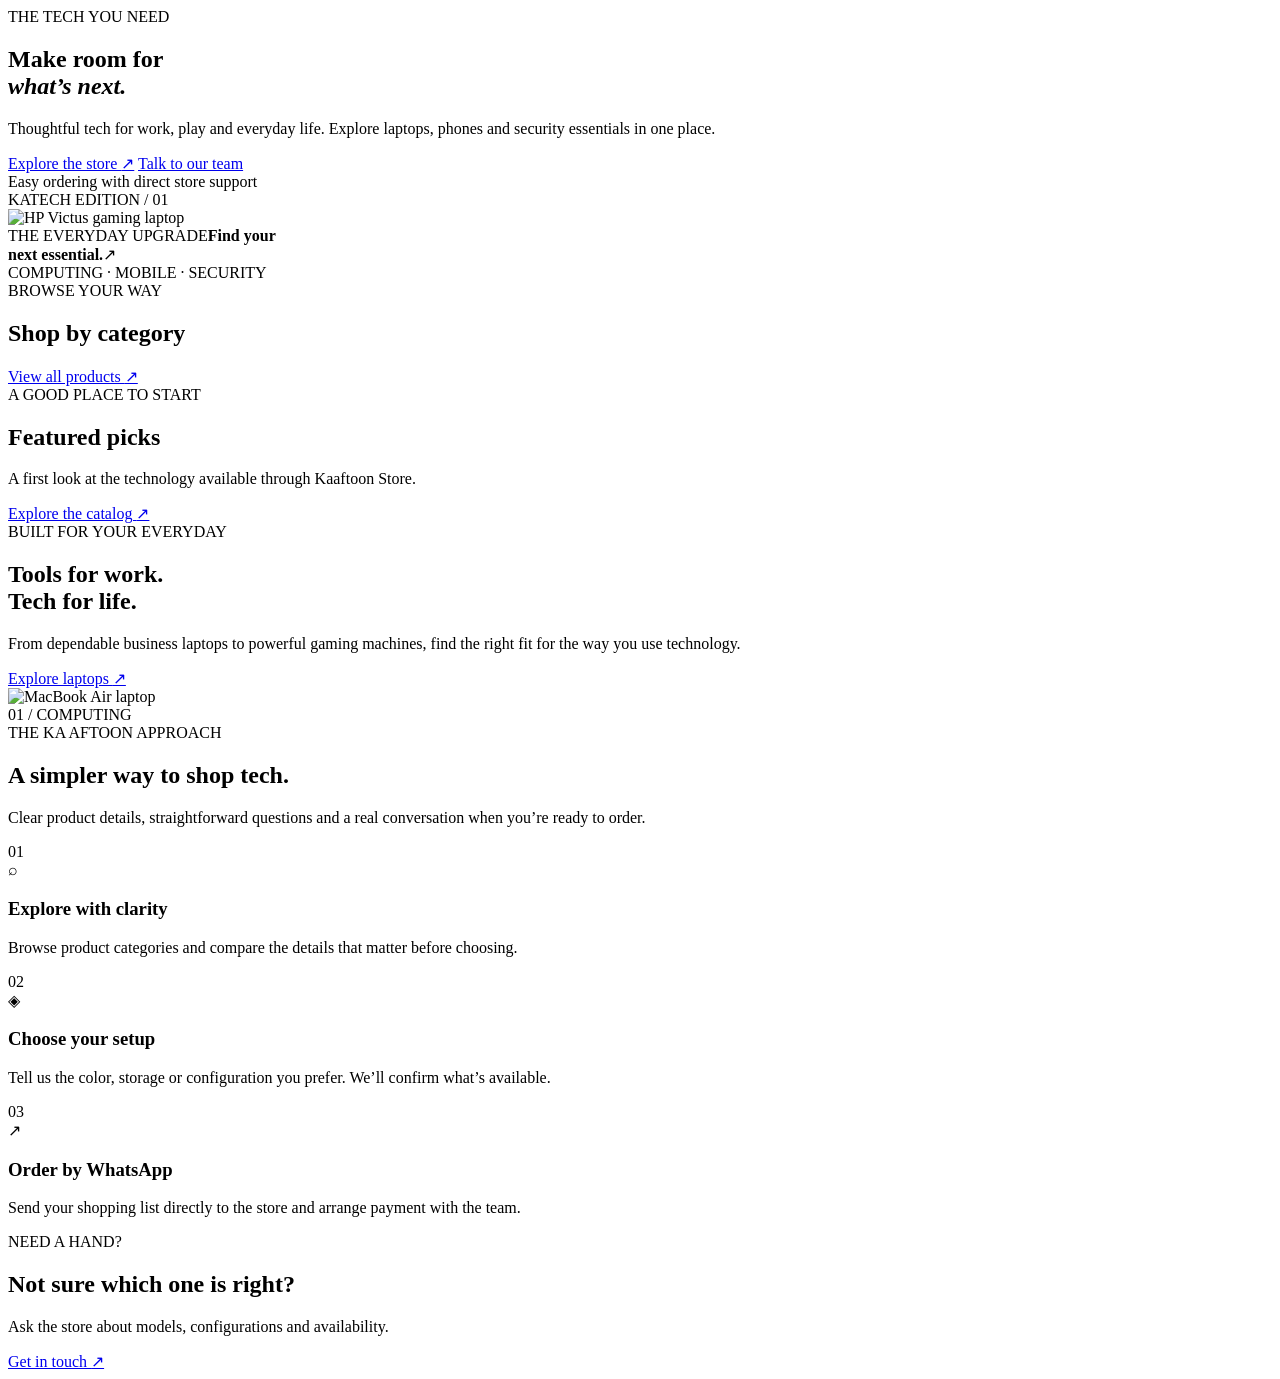
==== index.html @ 33104681 "Build Kaaftoon Store storefront" ====
<!doctype html>
<html lang="en">
<head>
  <meta charset="utf-8">
  <meta name="viewport" content="width=device-width, initial-scale=1">
  <title>Kaaftoon Store | Electronics, Laptops & Smartphones</title>
  <meta name="description" content="Explore laptops, smartphones and security cameras at Kaaftoon Store. Browse products and send your order directly through WhatsApp.">
  <meta name="theme-color" content="#C2185B">
  <link rel="icon" href="assets/logo/favicon.svg" type="image/svg+xml">
  <link rel="preconnect" href="https://fonts.googleapis.com">
  <link rel="preconnect" href="https://fonts.gstatic.com" crossorigin>
  <link href="https://fonts.googleapis.com/css2?family=DM+Sans:wght@400;500;600;700&family=Manrope:wght@500;600;700;800&display=swap" rel="stylesheet">
  <link rel="stylesheet" href="css/styles.css">
  <link rel="stylesheet" href="css/responsive.css">
</head>
<body data-page="home">
  <div id="site-header"></div>
  <main>
    <section class="hero wrap">
      <div class="hero-copy">
        <span class="eyebrow"><span class="eyebrow-line"></span> THE TECH YOU NEED</span>
        <h1>Make room for<br><em>what’s next.</em></h1>
        <p>Thoughtful tech for work, play and everyday life. Explore laptops, phones and security essentials in one place.</p>
        <div class="hero-actions">
          <a class="btn btn-primary" href="shop.html">Explore the store <span class="btn-arrow">↗</span></a>
          <a class="btn btn-quiet" href="about.html#contact">Talk to our team</a>
        </div>
        <div class="hero-assurance"><span class="assurance-dot"></span> Easy ordering with direct store support</div>
      </div>
      <div class="hero-art">
        <div class="hero-art-label"><span>KA</span><span>TECH EDITION / 01</span></div>
        <div class="hero-image-frame">
          <img src="https://media.gadgetbytenepal.com/2023/07/HP-Victus-15-2023.jpg" alt="HP Victus gaming laptop" fetchpriority="high">
        </div>
        <div class="hero-float-card"><span class="float-card-kicker">THE EVERYDAY UPGRADE</span><strong>Find your<br>next essential.</strong><span class="float-card-arrow">↗</span></div>
        <div class="hero-vertical">COMPUTING · MOBILE · SECURITY</div>
      </div>
    </section>

    <section class="category-section section-space">
      <div class="wrap">
        <div class="section-heading">
          <div><span class="eyebrow">BROWSE YOUR WAY</span><h2>Shop by category</h2></div>
          <a class="text-link" href="shop.html">View all products <span>↗</span></a>
        </div>
        <div class="category-grid" id="home-categories"></div>
      </div>
    </section>

    <section class="featured-section section-space">
      <div class="wrap">
        <div class="section-heading">
          <div><span class="eyebrow">A GOOD PLACE TO START</span><h2>Featured picks</h2><p class="section-intro">A first look at the technology available through Kaaftoon Store.</p></div>
          <a class="text-link" href="shop.html">Explore the catalog <span>↗</span></a>
        </div>
        <div class="product-grid" id="featured-products"></div>
      </div>
    </section>

    <section class="editorial-banner wrap">
      <div class="editorial-copy"><span class="eyebrow eyebrow-light">BUILT FOR YOUR EVERYDAY</span><h2>Tools for work.<br>Tech for life.</h2><p>From dependable business laptops to powerful gaming machines, find the right fit for the way you use technology.</p><a class="btn btn-light" href="shop.html?category=Laptops">Explore laptops <span>↗</span></a></div>
      <div class="editorial-image"><img src="https://cdn.cs.1worldsync.com/e2/25/e225c93e-fde5-4671-9f9e-1f6cb28ae846.jpg" alt="MacBook Air laptop" loading="lazy"></div>
      <div class="editorial-index">01 / COMPUTING</div>
    </section>

    <section class="why-section section-space">
      <div class="wrap">
        <div class="section-heading centered-heading"><div><span class="eyebrow">THE KA AFTOON APPROACH</span><h2>A simpler way to shop tech.</h2><p class="section-intro">Clear product details, straightforward questions and a real conversation when you’re ready to order.</p></div></div>
        <div class="benefit-grid">
          <article class="benefit-card"><span class="benefit-number">01</span><div class="benefit-icon">⌕</div><h3>Explore with clarity</h3><p>Browse product categories and compare the details that matter before choosing.</p></article>
          <article class="benefit-card"><span class="benefit-number">02</span><div class="benefit-icon">◈</div><h3>Choose your setup</h3><p>Tell us the color, storage or configuration you prefer. We’ll confirm what’s available.</p></article>
          <article class="benefit-card"><span class="benefit-number">03</span><div class="benefit-icon">↗</div><h3>Order by WhatsApp</h3><p>Send your shopping list directly to the store and arrange payment with the team.</p></article>
        </div>
      </div>
    </section>

    <section class="contact-strip wrap">
      <div><span class="eyebrow eyebrow-light">NEED A HAND?</span><h2>Not sure which one is right?</h2><p>Ask the store about models, configurations and availability.</p></div>
      <a class="btn btn-light" href="about.html#contact">Get in touch <span>↗</span></a>
    </section>
  </main>
  <div id="site-footer"></div>
  <script src="js/config.js"></script><script src="js/products.js"></script><script src="js/app.js"></script><script src="js/home.js"></script>
</body>
</html>
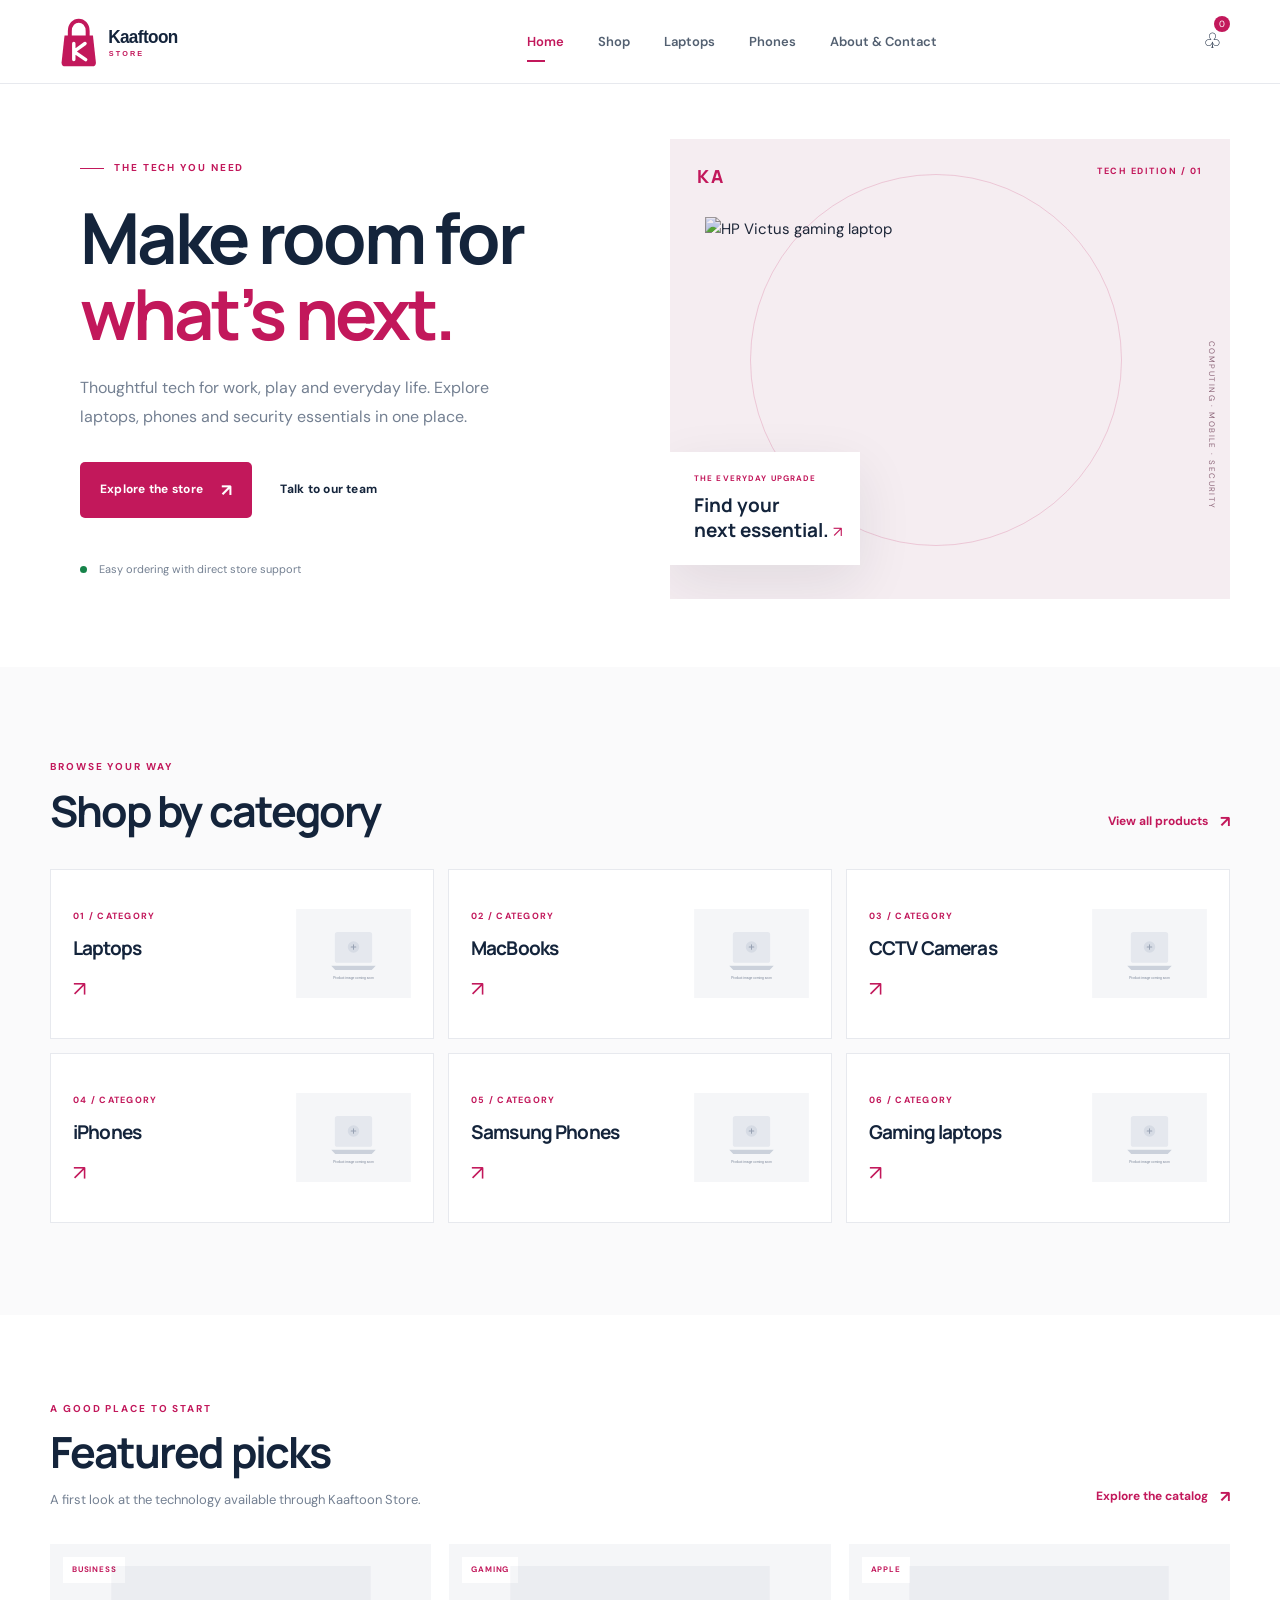
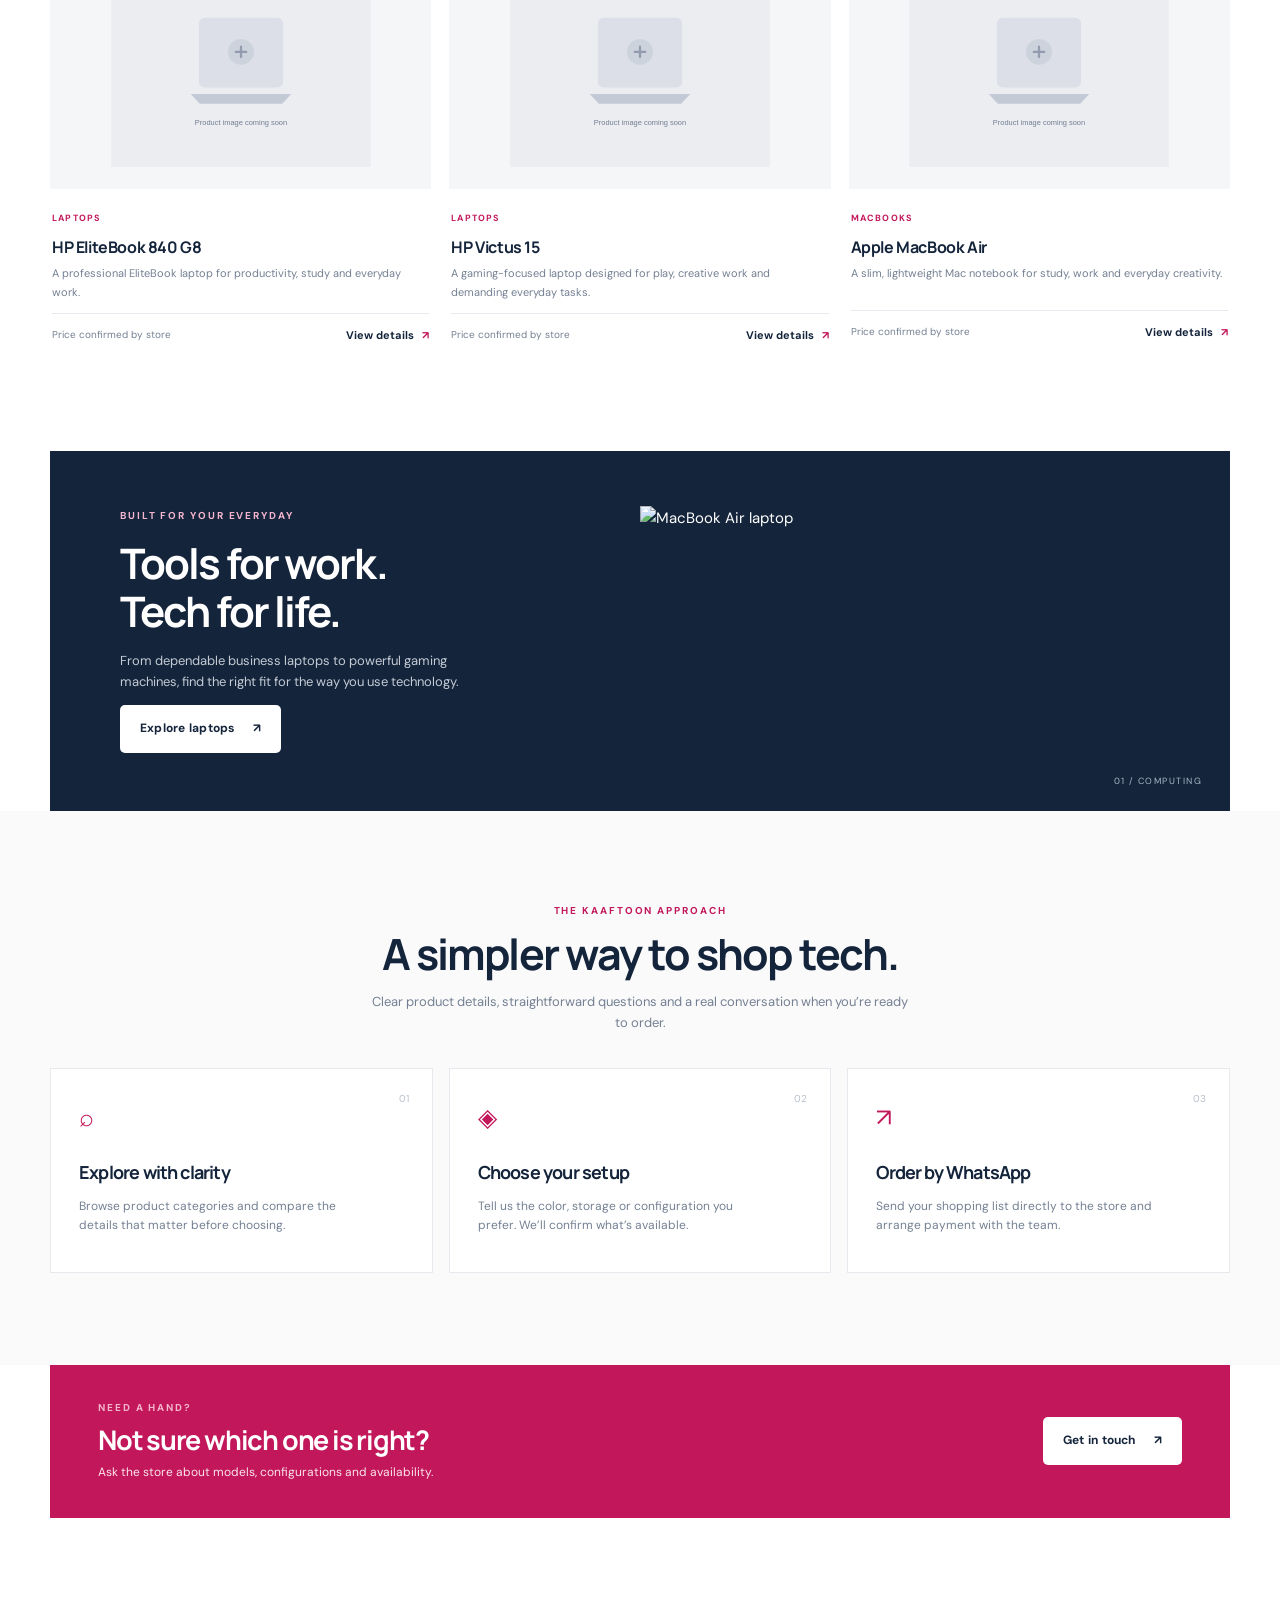
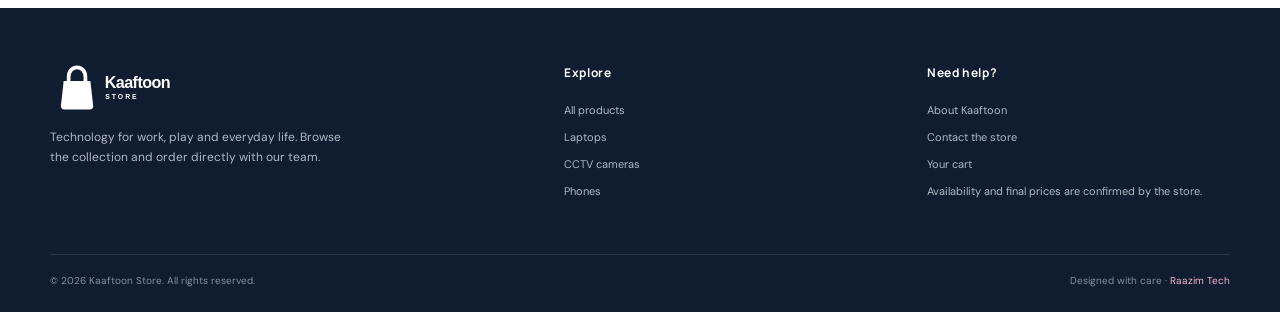
==== commit 72c874ca: "Strengthen Kaaftoon homepage SEO and store structured data" ====
--- a/index.html
+++ b/index.html
@@ -4,7 +4,19 @@
   <meta charset="utf-8">
   <meta name="viewport" content="width=device-width, initial-scale=1">
   <title>Kaaftoon Store | Electronics, Laptops & Smartphones</title>
-  <meta name="description" content="Explore laptops, smartphones and security cameras at Kaaftoon Store. Browse products and send your order directly through WhatsApp.">
+  <meta name="description" content="Shop laptops, HP EliteBook and Victus, Apple MacBooks, iPhones, Samsung Galaxy phones and CCTV security cameras at Kaaftoon Store. Browse products and order directly on WhatsApp.">
+  <meta name="robots" content="index,follow,max-image-preview:large,max-snippet:-1,max-video-preview:-1">
+  <link rel="canonical" href="https://raazimtech.github.io/kaaftoon-store/">
+  <meta property="og:type" content="website">
+  <meta property="og:site_name" content="Kaaftoon Store">
+  <meta property="og:title" content="Kaaftoon Store | Laptops, Phones & CCTV in Somaliland">
+  <meta property="og:description" content="Explore laptops, MacBooks, iPhones, Samsung Galaxy phones and CCTV security cameras. Order directly with Kaaftoon Store on WhatsApp.">
+  <meta property="og:url" content="https://raazimtech.github.io/kaaftoon-store/">
+  <meta property="og:image" content="https://raazimtech.github.io/kaaftoon-store/assets/logo/kaaftoon-logo.svg">
+  <meta name="twitter:card" content="summary">
+  <meta name="twitter:title" content="Kaaftoon Store | Laptops, Phones & CCTV">
+  <meta name="twitter:description" content="Shop computing, mobile and security products at Kaaftoon Store.">
+  <link rel="manifest" href="site.webmanifest">
   <meta name="theme-color" content="#C2185B">
   <link rel="icon" href="assets/logo/favicon.svg" type="image/svg+xml">
   <link rel="preconnect" href="https://fonts.googleapis.com">
@@ -13,6 +25,8 @@
   <link rel="stylesheet" href="css/styles.css">
   <link rel="stylesheet" href="css/responsive.css">
 </head>
+<script type="application/ld+json">
+  {"@context":"https://schema.org","@type":"ElectronicsStore","name":"Kaaftoon Store","url":"https://raazimtech.github.io/kaaftoon-store/","logo":"https://raazimtech.github.io/kaaftoon-store/assets/logo/kaaftoon-logo.svg","image":"https://raazimtech.github.io/kaaftoon-store/assets/logo/kaaftoon-logo.svg","description":"Electronics retailer offering laptops, MacBooks, smartphones and CCTV security cameras, with direct WhatsApp ordering.","telephone":"+252636581295","areaServed":[{"@type":"Country","name":"Somalia"},{"@type":"Place","name":"Somaliland"}],"priceRange":"Contact for current pricing","contactPoint":{"@type":"ContactPoint","telephone":"+252636581295","contactType":"sales","availableLanguage":["English","Somali"]}}</script>
 <body data-page="home">
   <div id="site-header"></div>
   <main>
@@ -65,7 +79,7 @@
 
     <section class="why-section section-space">
       <div class="wrap">
-        <div class="section-heading centered-heading"><div><span class="eyebrow">THE KA AFTOON APPROACH</span><h2>A simpler way to shop tech.</h2><p class="section-intro">Clear product details, straightforward questions and a real conversation when you’re ready to order.</p></div></div>
+        <div class="section-heading centered-heading"><div><span class="eyebrow">THE KAAFTOON APPROACH</span><h2>A simpler way to shop tech.</h2><p class="section-intro">Clear product details, straightforward questions and a real conversation when you’re ready to order.</p></div></div>
         <div class="benefit-grid">
           <article class="benefit-card"><span class="benefit-number">01</span><div class="benefit-icon">⌕</div><h3>Explore with clarity</h3><p>Browse product categories and compare the details that matter before choosing.</p></article>
           <article class="benefit-card"><span class="benefit-number">02</span><div class="benefit-icon">◈</div><h3>Choose your setup</h3><p>Tell us the color, storage or configuration you prefer. We’ll confirm what’s available.</p></article>
--- a/css/styles.css
+++ b/css/styles.css
@@ -0,0 +1 @@
+ :root{--pink:#C2185B;--pink-dark:#9D174D;--pink-soft:#FCE8F0;--navy:#14243B;--ink:#1E293B;--muted:#748092;--line:#E7E9EE;--paper:#F5F6F8;--white:#fff;--green:#16834A;--radius:18px;--shadow:0 18px 55px rgba(20,36,59,.09)}*{box-sizing:border-box}html{scroll-behavior:smooth}body{margin:0;background:#fff;color:var(--ink);font:15px/1.65 "DM Sans",sans-serif}img{display:block;max-width:100%}a{color:inherit;text-decoration:none}button,input,select,textarea{font:inherit}button,a,select{-webkit-tap-highlight-color:transparent}button{cursor:pointer}.wrap{width:min(1180px,calc(100% - 48px));margin-inline:auto}.section-space{padding:92px 0}.hidden{display:none!important}.sr-only{position:absolute;width:1px;height:1px;padding:0;margin:-1px;overflow:hidden;clip:rect(0,0,0,0);white-space:nowrap;border:0}.site-header{height:84px;border-bottom:1px solid var(--line);background:rgba(255,255,255,.96);position:sticky;top:0;z-index:50;backdrop-filter:blur(14px)}.header-inner{height:100%;display:flex;align-items:center;justify-content:space-between;gap:30px}.brand img{width:218px;height:auto}.main-nav{display:flex;align-items:center;gap:34px;color:#536071;font-size:13px;font-weight:600}.main-nav a{padding:30px 0;position:relative}.main-nav a.active,.main-nav a:hover{color:var(--pink)}.main-nav a.active:after{content:"";position:absolute;bottom:20px;left:0;width:18px;height:2px;background:var(--pink)}.header-actions{display:flex;align-items:center;gap:18px}.header-icon{border:0;background:transparent;color:var(--navy);font-size:21px;position:relative;padding:8px}.cart-count{position:absolute;top:0;right:0;background:var(--pink);color:#fff;border-radius:50%;font-size:9px;min-width:16px;height:16px;display:grid;place-items:center}.menu-toggle{display:none}.btn{display:inline-flex;align-items:center;justify-content:center;gap:18px;border:0;border-radius:5px;padding:14px 20px;font-size:12px;font-weight:700;letter-spacing:.02em;transition:.2s}.btn-primary{background:var(--pink);color:#fff}.btn-primary:hover{background:var(--pink-dark);transform:translateY(-2px)}.btn-secondary{background:var(--navy);color:#fff}.btn-light{background:#fff;color:var(--navy)}.btn-quiet{background:transparent;color:var(--navy);padding-inline:4px}.btn-arrow{font-size:17px}.text-link{font-size:12px;font-weight:700;color:var(--pink);display:inline-flex;gap:12px;align-items:center}.text-link span{font-size:16px}.eyebrow{font-size:10px;letter-spacing:.19em;font-weight:700;color:var(--pink);display:flex;align-items:center;gap:10px}.eyebrow-line{width:24px;height:1px;background:var(--pink)}h1,h2,h3,p{margin-top:0}h1,h2,h3{font-family:Manrope,sans-serif;color:var(--navy);letter-spacing:-.045em}h1{font-size:clamp(42px,5.5vw,72px);line-height:1.08;font-weight:700}h1 em{font-style:normal;color:var(--pink)}h2{font-size:clamp(30px,3.5vw,43px);line-height:1.15}h3{font-size:18px}.hero{min-height:580px;display:grid;grid-template-columns:1fr 1fr;align-items:center;gap:60px;padding-block:55px 68px}.hero-copy{padding-left:30px}.hero-copy h1{margin:22px 0}.hero-copy>p{max-width:440px;color:var(--muted);font-size:16px;line-height:1.85}.hero-actions{display:flex;align-items:center;gap:24px;margin-top:30px}.hero-assurance{margin-top:42px;color:var(--muted);font-size:11px}.assurance-dot{display:inline-block;width:7px;height:7px;background:var(--green);border-radius:50%;margin-right:9px}.hero-art{height:460px;position:relative;background:#F5EDF1;overflow:hidden}.hero-art:before{content:"";position:absolute;width:370px;height:370px;border:1px solid rgba(194,24,91,.18);border-radius:50%;top:35px;left:80px}.hero-art-label{position:absolute;z-index:2;top:25px;left:27px;right:27px;display:flex;justify-content:space-between;font-size:9px;letter-spacing:.17em;color:var(--pink);font-weight:700}.hero-art-label span:first-child{font:800 18px Manrope}.hero-image-frame{position:absolute;inset:78px 24px 22px 35px;display:grid;place-items:center}.hero-image-frame img{width:100%;height:100%;object-fit:contain;mix-blend-mode:multiply}.hero-float-card{position:absolute;z-index:3;bottom:34px;left:0;background:#fff;padding:20px 24px;box-shadow:var(--shadow);min-width:190px}.float-card-kicker{display:block;color:var(--pink);font-size:8px;letter-spacing:.14em;font-weight:700;margin-bottom:8px}.hero-float-card strong{font:700 19px/1.25 Manrope;color:var(--navy)}.float-card-arrow{position:absolute;right:18px;bottom:20px;color:var(--pink)}.hero-vertical{position:absolute;right:12px;top:44%;writing-mode:vertical-rl;font-size:8px;letter-spacing:.18em;color:#8C6578}.section-heading{display:flex;justify-content:space-between;align-items:end;gap:24px;margin-bottom:34px}.section-heading h2{margin:10px 0 0}.section-intro{color:var(--muted);font-size:13px;margin:12px 0 0}.category-section{background:#FAFAFB}.category-grid{display:grid;grid-template-columns:repeat(3,1fr);gap:14px}.category-card{height:170px;background:#fff;border:1px solid var(--line);display:flex;align-items:center;justify-content:space-between;padding:22px;transition:.25s;position:relative;overflow:hidden}.category-card:hover{border-color:#E7A2BD;transform:translateY(-3px);box-shadow:var(--shadow)}.category-card small{color:var(--pink);font-size:9px;letter-spacing:.14em;font-weight:700}.category-card h3{margin:7px 0;font-size:19px}.category-card .category-arrow{font-size:21px;color:var(--pink)}.category-card img{width:115px;height:112px;object-fit:contain;mix-blend-mode:multiply}.featured-section{padding-top:86px}.product-grid{display:grid;grid-template-columns:repeat(3,minmax(0,1fr));gap:24px 18px}.product-card{min-width:0;position:relative}.product-image{height:245px;background:var(--paper);display:grid;place-items:center;position:relative;overflow:hidden}.product-image img{width:82%;height:82%;object-fit:contain;mix-blend-mode:multiply;transition:transform .35s}.product-card:hover .product-image img{transform:scale(1.045)}.product-tag{position:absolute;top:13px;left:13px;background:#fff;padding:6px 9px;color:var(--pink);font-size:8px;font-weight:700;letter-spacing:.1em}.product-info{padding:15px 2px}.product-category{font-size:9px;color:var(--pink);font-weight:700;letter-spacing:.13em;text-transform:uppercase}.product-info h3{font-size:16px;margin:5px 0 4px;letter-spacing:-.025em}.product-description{font-size:11px;color:var(--muted);min-height:34px;margin:0 0 12px}.product-bottom{display:flex;align-items:center;justify-content:space-between;border-top:1px solid var(--line);padding-top:12px}.price-note{font-size:10px;color:var(--muted)}.product-link{font-size:11px;color:var(--navy);font-weight:700}.product-link span{color:var(--pink);margin-left:5px}.editorial-banner{min-height:330px;background:var(--navy);color:#fff;display:grid;grid-template-columns:1fr 1fr;position:relative;overflow:hidden;padding:55px 70px;align-items:center}.eyebrow-light{color:#F4B6CF}.editorial-copy h2{font-size:42px;color:#fff;margin:14px 0}.editorial-copy p{color:#C4CBD5;max-width:370px;font-size:13px}.editorial-image{height:250px;display:grid;place-items:center}.editorial-image img{height:100%;width:100%;object-fit:contain;mix-blend-mode:screen}.editorial-index{position:absolute;bottom:22px;right:28px;font-size:9px;letter-spacing:.16em;color:#ADB8C7}.why-section{background:#FAFAFB}.centered-heading{text-align:center;justify-content:center}.centered-heading .eyebrow{justify-content:center}.centered-heading .section-intro{max-width:540px;margin-inline:auto}.benefit-grid{display:grid;grid-template-columns:repeat(3,1fr);gap:16px}.benefit-card{background:#fff;border:1px solid var(--line);padding:28px;min-height:205px;position:relative}.benefit-number{position:absolute;right:23px;top:22px;color:#B7BFCA;font-size:10px}.benefit-icon{font-size:25px;color:var(--pink);margin-bottom:20px}.benefit-card h3{margin-bottom:9px}.benefit-card p{font-size:12px;color:var(--muted);margin:0;max-width:280px}.contact-strip{background:var(--pink);padding:35px 48px;color:#fff;display:flex;align-items:center;justify-content:space-between;margin-bottom:90px}.contact-strip h2{font-size:27px;color:#fff;margin:8px 0}.contact-strip p{font-size:12px;color:#FBE4ED;margin:0}.site-footer{background:#101D30;color:#fff;padding:55px 0 22px}.footer-main{display:grid;grid-template-columns:1.5fr 1fr 1fr;gap:60px;padding-bottom:45px}.footer-brand img{width:205px;filter:brightness(0) invert(1)}.footer-brand p{max-width:300px;color:#AEB8C6;font-size:12px;margin-top:18px}.footer-column h3{color:#fff;font-size:12px;letter-spacing:.05em;margin-bottom:18px}.footer-column a,.footer-column p{display:block;color:#AEB8C6;font-size:11px;margin:9px 0}.footer-column a:hover{color:#fff}.footer-bottom{border-top:1px solid #2C394B;padding-top:18px;display:flex;justify-content:space-between;color:#8390A2;font-size:10px}.footer-bottom a{color:#F4B6CF}.breadcrumbs{display:flex;gap:10px;color:#98A1AE;font-size:10px;padding:25px 0}.breadcrumbs a{color:#687487}.page-main{min-height:60vh;padding-bottom:80px}.page-title-row{display:flex;justify-content:space-between;align-items:end;margin:20px 0 36px}.page-title-row h1{font-size:43px;margin:9px 0}.page-title-row p{color:var(--muted);font-size:13px;margin:0}.catalog-count{font-size:11px;color:var(--muted)}.shop-toolbar{display:flex;justify-content:space-between;gap:20px;border-block:1px solid var(--line);padding:15px 0;margin-bottom:25px}.catalog-search{display:flex;align-items:center;gap:12px;flex:1;max-width:450px}.catalog-search input{border:0;outline:0;width:100%;font-size:12px}.search-icon{font-size:21px;color:var(--pink)}kbd{font-size:9px;color:#8B95A4;border:1px solid var(--line);padding:3px 6px;border-radius:4px}.toolbar-actions{display:flex;align-items:center;gap:24px}.filter-toggle{border:0;background:none;color:var(--navy);font-size:11px;font-weight:700}.sort-control{display:flex;gap:10px;align-items:center;font-size:10px;color:var(--muted)}.sort-control select{border:0;color:var(--navy);font-size:11px;font-weight:700;background:#fff}.shop-layout{display:grid;grid-template-columns:205px 1fr;gap:35px}.filter-panel{border-right:1px solid var(--line);padding-right:24px}.filter-top{display:flex;justify-content:space-between;align-items:center}.filter-top h2{font-size:18px}.text-button{border:0;background:none;color:var(--pink);font-size:10px}.filter-group{border-top:1px solid var(--line);padding:19px 0}.filter-group h3{font-size:12px;margin-bottom:14px}.filter-options{display:grid;gap:11px}.filter-option{display:flex;gap:9px;align-items:center;font-size:11px;color:#667286}.filter-option input{accent-color:var(--pink)}.filter-note{background:#F8F0F3;padding:14px;display:flex;gap:10px;margin-top:12px}.filter-note-mark{width:17px;height:17px;border:1px solid var(--pink);color:var(--pink);border-radius:50%;text-align:center;font-size:10px;flex:none}.filter-note p{font-size:10px;color:#806A75;margin:0}.catalog-results .product-grid{grid-template-columns:repeat(3,minmax(0,1fr));gap:25px 16px}.catalog-results .product-image{height:205px}.applied-filters{display:flex;gap:8px;flex-wrap:wrap;margin-bottom:18px}.filter-chip{border:1px solid var(--line);border-radius:30px;padding:5px 10px;font-size:9px;color:var(--pink);background:#fff}.empty-state{text-align:center;padding:75px 20px}.empty-symbol{font-size:45px;color:var(--pink)}.empty-state p{color:var(--muted);font-size:12px}.mobile-only{display:none}.product-detail-layout{display:grid;grid-template-columns:1fr 1fr;gap:65px;padding:20px 0 65px}.detail-gallery{background:var(--paper);min-height:470px;display:grid;place-items:center;position:relative}.detail-gallery img{width:84%;height:420px;object-fit:contain;mix-blend-mode:multiply}.detail-copy{padding-top:18px}.detail-copy h1{font-size:38px;margin:12px 0}.detail-copy .product-description{font-size:13px;min-height:0;line-height:1.8}.detail-note{font-size:11px;color:var(--muted);padding:14px;background:#FAF1F5;border-left:2px solid var(--pink);margin:22px 0}.option-group{margin:22px 0}.option-group label{font-size:11px;font-weight:700;display:block;margin-bottom:9px}.option-select{width:100%;padding:12px;border:1px solid var(--line);background:#fff;border-radius:4px;font-size:12px;color:var(--navy)}.option-pills{display:flex;gap:8px;flex-wrap:wrap}.option-pill{border:1px solid var(--line);padding:8px 13px;background:#fff;font-size:10px;border-radius:4px}.option-pill.selected{border-color:var(--pink);color:var(--pink);background:#FFF7FA}.quantity-row{display:flex;align-items:center;gap:15px;margin:25px 0}.quantity-control{display:flex;border:1px solid var(--line);align-items:center}.quantity-control button{border:0;background:#fff;padding:8px 13px}.quantity-control span{min-width:25px;text-align:center;font-size:11px}.detail-actions{display:flex;gap:10px}.detail-actions .btn{flex:1}.spec-list{border-top:1px solid var(--line);margin-top:28px}.spec-row{display:flex;justify-content:space-between;gap:20px;padding:11px 0;border-bottom:1px solid var(--line);font-size:11px}.spec-row span:first-child{color:var(--muted)}.related-section{border-top:1px solid var(--line)}.cart-title{align-items:center}.cart-title-count{font-size:18px;color:var(--pink);vertical-align:top;margin-left:10px}.cart-layout{display:grid;grid-template-columns:1fr 330px;gap:35px}.cart-items{border-top:1px solid var(--line)}.cart-item{display:grid;grid-template-columns:110px 1fr auto;gap:20px;padding:20px 0;border-bottom:1px solid var(--line);align-items:center}.cart-item-image{width:110px;height:105px;background:var(--paper);display:grid;place-items:center}.cart-item-image img{width:85%;height:85%;object-fit:contain;mix-blend-mode:multiply}.cart-item h3{font-size:15px;margin:4px 0}.cart-item p{font-size:10px;color:var(--muted);margin:0}.cart-item-actions{display:flex;gap:12px;align-items:center;margin-top:12px}.cart-item-actions button{border:0;background:none;color:var(--pink);font-size:10px;padding:0}.cart-summary{background:#F7F8FA;padding:25px;height:max-content}.cart-summary h2{font-size:20px}.cart-summary p{font-size:11px;color:var(--muted)}.summary-row{display:flex;justify-content:space-between;border-top:1px solid var(--line);padding:13px 0;font-size:11px}.summary-row strong{color:var(--navy)}.cart-summary .btn{width:100%;margin-top:12px}.empty-cart{text-align:center;padding:65px 20px;border:1px solid var(--line)}.empty-cart .empty-symbol{font-size:40px}.checkout-layout{display:grid;grid-template-columns:1fr 350px;gap:40px}.checkout-form{display:grid;grid-template-columns:1fr 1fr;gap:18px}.form-field{display:grid;gap:7px}.form-field.full{grid-column:1/-1}.form-field label{font-size:10px;font-weight:700;color:var(--navy)}.form-field input,.form-field textarea,.form-field select{border:1px solid var(--line);padding:12px;font-size:12px;outline:0;border-radius:4px}.form-field input:focus,.form-field textarea:focus{border-color:var(--pink)}.checkout-summary{background:#F7F8FA;padding:25px;height:max-content}.checkout-summary h2{font-size:19px}.checkout-product{display:flex;justify-content:space-between;gap:12px;padding:12px 0;border-bottom:1px solid var(--line);font-size:10px}.checkout-product span:last-child{color:var(--muted)}.checkout-hint{background:#FCE8F0;padding:13px;color:#87445F;font-size:10px;margin:18px 0}.checkout-summary .btn{width:100%}.form-error{color:#B42318;font-size:10px;grid-column:1/-1}.about-hero{display:grid;grid-template-columns:1.1fr .9fr;gap:60px;align-items:center;padding-block:70px}.about-hero h1{font-size:57px;margin:18px 0}.about-hero-copy>p{color:var(--muted);max-width:450px;line-height:1.9}.about-hero-art{height:350px;background:var(--pink);display:grid;place-items:center;position:relative;overflow:hidden}.about-hero-art:before,.about-hero-art:after{content:"";position:absolute;border:1px solid rgba(255,255,255,.2);border-radius:50%;width:350px;height:350px}.about-hero-art:after{width:450px;height:450px}.about-art-card{position:relative;z-index:2;text-align:center;color:#fff}.about-art-k{display:block;font:800 130px/1 Manrope;letter-spacing:-.1em}.about-art-card>span:last-child{font-size:9px;letter-spacing:.2em;line-height:2}.about-art-caption{position:absolute;bottom:17px;color:#F8C5D9;font-size:8px;letter-spacing:.17em}.about-values{background:#FAFAFB}.contact-section{display:grid;grid-template-columns:1fr .8fr;gap:70px;padding-block:85px}.contact-details h2{font-size:39px;max-width:470px;margin:15px 0}.contact-details>p{color:var(--muted);font-size:13px;max-width:470px}.contact-detail-row{display:flex;align-items:center;gap:14px;margin:23px 0}.contact-detail-icon{width:38px;height:38px;background:#FCE8F0;color:var(--pink);display:grid;place-items:center}.contact-detail-row small{display:block;color:var(--muted);font-size:8px;letter-spacing:.15em}.contact-detail-row strong{font-size:12px;color:var(--navy)}.contact-aside{background:#F6F2F4;padding:35px;display:flex;flex-direction:column;justify-content:space-between;min-height:310px}.contact-aside-mark{display:flex;justify-content:flex-end}.contact-aside-mark img{width:165px}.contact-aside h3{font-size:25px;margin:9px 0}.contact-aside p{font-size:11px;color:var(--muted);max-width:300px}.icon-button{border:0;background:none;font-size:22px;color:var(--navy)}
--- a/css/responsive.css
+++ b/css/responsive.css
@@ -0,0 +1 @@
+@media(max-width:900px){.wrap{width:min(100% - 36px,720px)}.main-nav{gap:18px}.hero{gap:25px;padding-top:40px;min-height:500px}.hero-copy{padding-left:0}.hero-art{height:390px}.hero-art:before{width:290px;height:290px;left:30px}.product-grid{grid-template-columns:repeat(2,minmax(0,1fr))}.category-grid{grid-template-columns:repeat(2,1fr)}.editorial-banner{padding:42px;min-height:300px}.shop-layout{grid-template-columns:175px 1fr;gap:20px}.catalog-results .product-grid{grid-template-columns:repeat(2,minmax(0,1fr))}.product-detail-layout{gap:30px}.cart-layout,.checkout-layout{grid-template-columns:1fr 280px;gap:20px}.about-hero{gap:30px}.about-hero h1{font-size:46px}.contact-section{gap:30px}}@media(max-width:680px){.wrap{width:calc(100% - 32px)}.site-header{height:68px}.brand img{width:178px}.menu-toggle{display:block}.header-actions{gap:7px}.main-nav{display:none;position:absolute;top:68px;left:0;right:0;background:#fff;border-bottom:1px solid var(--line);padding:12px 22px 22px;flex-direction:column;align-items:stretch;gap:0;box-shadow:var(--shadow)}.main-nav.open{display:flex}.main-nav a{padding:12px 0}.main-nav a.active:after{bottom:5px}.hero{display:flex;flex-direction:column;align-items:stretch;gap:35px;padding-block:48px 45px}.hero-copy h1{font-size:48px}.hero-copy>p{font-size:14px}.hero-actions{gap:18px;flex-wrap:wrap}.hero-assurance{margin-top:25px}.hero-art{height:310px}.hero-art:before{width:240px;height:240px;left:calc(50% - 120px);top:40px}.hero-image-frame{inset:55px 22px 10px}.hero-float-card{bottom:15px;padding:13px 17px}.hero-float-card strong{font-size:16px}.hero-vertical{right:5px}.section-space{padding:62px 0}.section-heading{align-items:start;flex-direction:column;margin-bottom:25px}.section-heading h2{font-size:31px}.category-grid{gap:9px}.category-card{height:125px;padding:12px}.category-card img{width:75px;height:80px}.category-card h3{font-size:14px}.category-card small{font-size:7px}.product-grid{gap:20px 11px}.product-image{height:165px}.product-info{padding-top:11px}.product-info h3{font-size:13px}.product-description{font-size:10px;min-height:45px}.product-bottom{align-items:flex-start;gap:5px;flex-direction:column}.editorial-banner{display:flex;flex-direction:column;align-items:stretch;padding:30px 25px 45px;gap:15px}.editorial-copy h2{font-size:35px}.editorial-image{height:175px}.editorial-index{font-size:8px}.benefit-grid{grid-template-columns:1fr;gap:10px}.benefit-card{min-height:0;padding:22px}.benefit-icon{margin-bottom:10px}.contact-strip{margin-bottom:60px;padding:27px 23px;align-items:flex-start;gap:20px;flex-direction:column}.contact-strip h2{font-size:24px}.footer-main{grid-template-columns:1fr 1fr;gap:30px 20px}.footer-brand{grid-column:1/-1}.footer-bottom{gap:12px;flex-direction:column}.page-main{padding-bottom:50px}.page-title-row{align-items:flex-start;flex-direction:column;gap:15px;margin-bottom:25px}.page-title-row h1{font-size:34px}.shop-toolbar{flex-direction:column;gap:13px}.catalog-search{max-width:none}.toolbar-actions{justify-content:space-between}.shop-layout{display:block}.filter-panel{display:none;position:fixed;z-index:100;inset:0 0 0 auto;width:min(340px,88vw);background:#fff;padding:25px;overflow:auto;box-shadow:var(--shadow);border:0}.filter-panel.open{display:block}.mobile-only{display:block}.catalog-results .product-grid{grid-template-columns:repeat(2,minmax(0,1fr))}.catalog-results .product-image{height:160px}.product-detail-layout{grid-template-columns:1fr;gap:25px}.detail-gallery{min-height:300px}.detail-gallery img{height:290px}.detail-copy{padding:0}.detail-copy h1{font-size:30px}.detail-actions{flex-direction:column}.cart-layout,.checkout-layout{grid-template-columns:1fr}.cart-item{grid-template-columns:78px 1fr;gap:12px}.cart-item-image{width:78px;height:78px}.cart-item>strong{grid-column:2}.cart-summary{order:2}.checkout-form{grid-template-columns:1fr}.form-field.full{grid-column:auto}.about-hero{grid-template-columns:1fr;padding-block:45px;gap:28px}.about-hero h1{font-size:44px}.about-hero-art{height:270px}.contact-section{grid-template-columns:1fr;padding-block:55px;gap:25px}.contact-details h2{font-size:32px}.contact-aside{min-height:260px}.cart-title{gap:10px}.cart-title .text-link{margin-top:8px}}@media(max-width:380px){.hero-copy h1{font-size:42px}.category-card{padding:9px}.category-card img{width:60px}.product-image{height:140px}.btn{padding:12px 14px}.brand img{width:160px}}
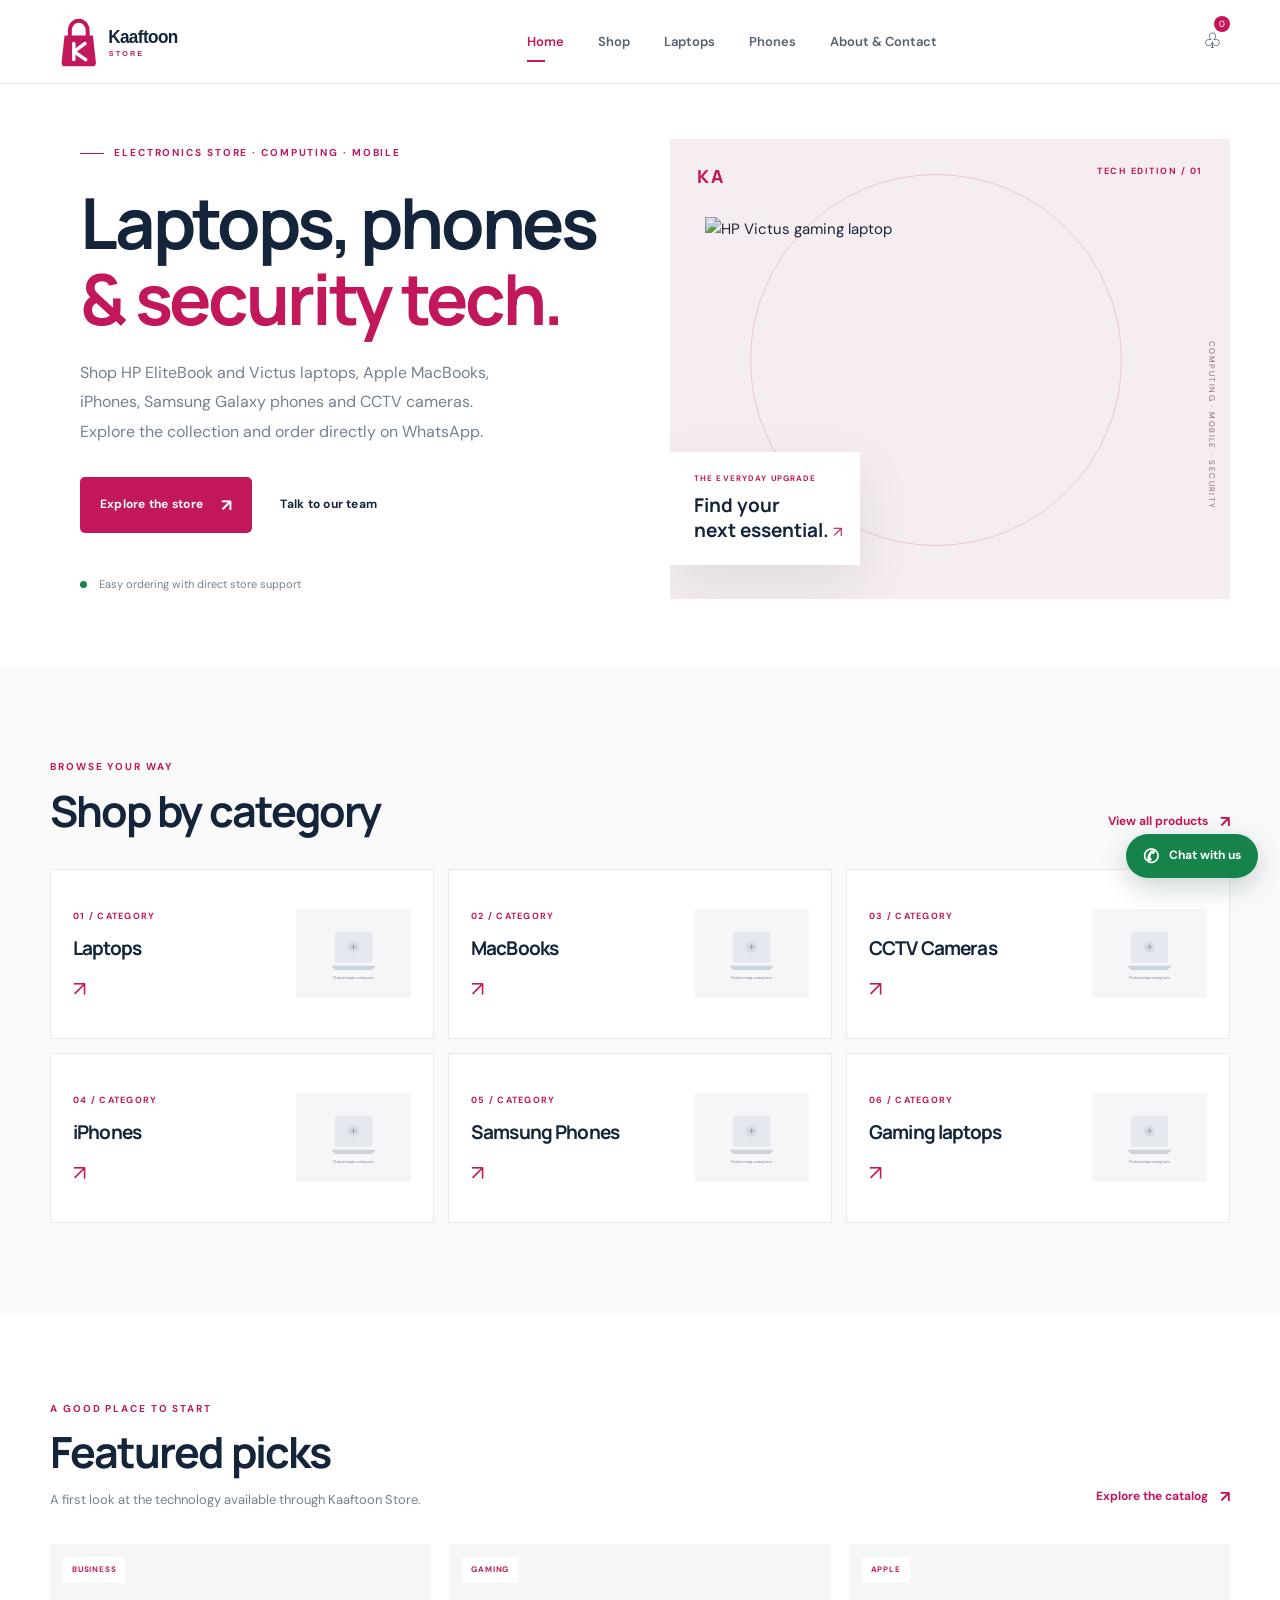
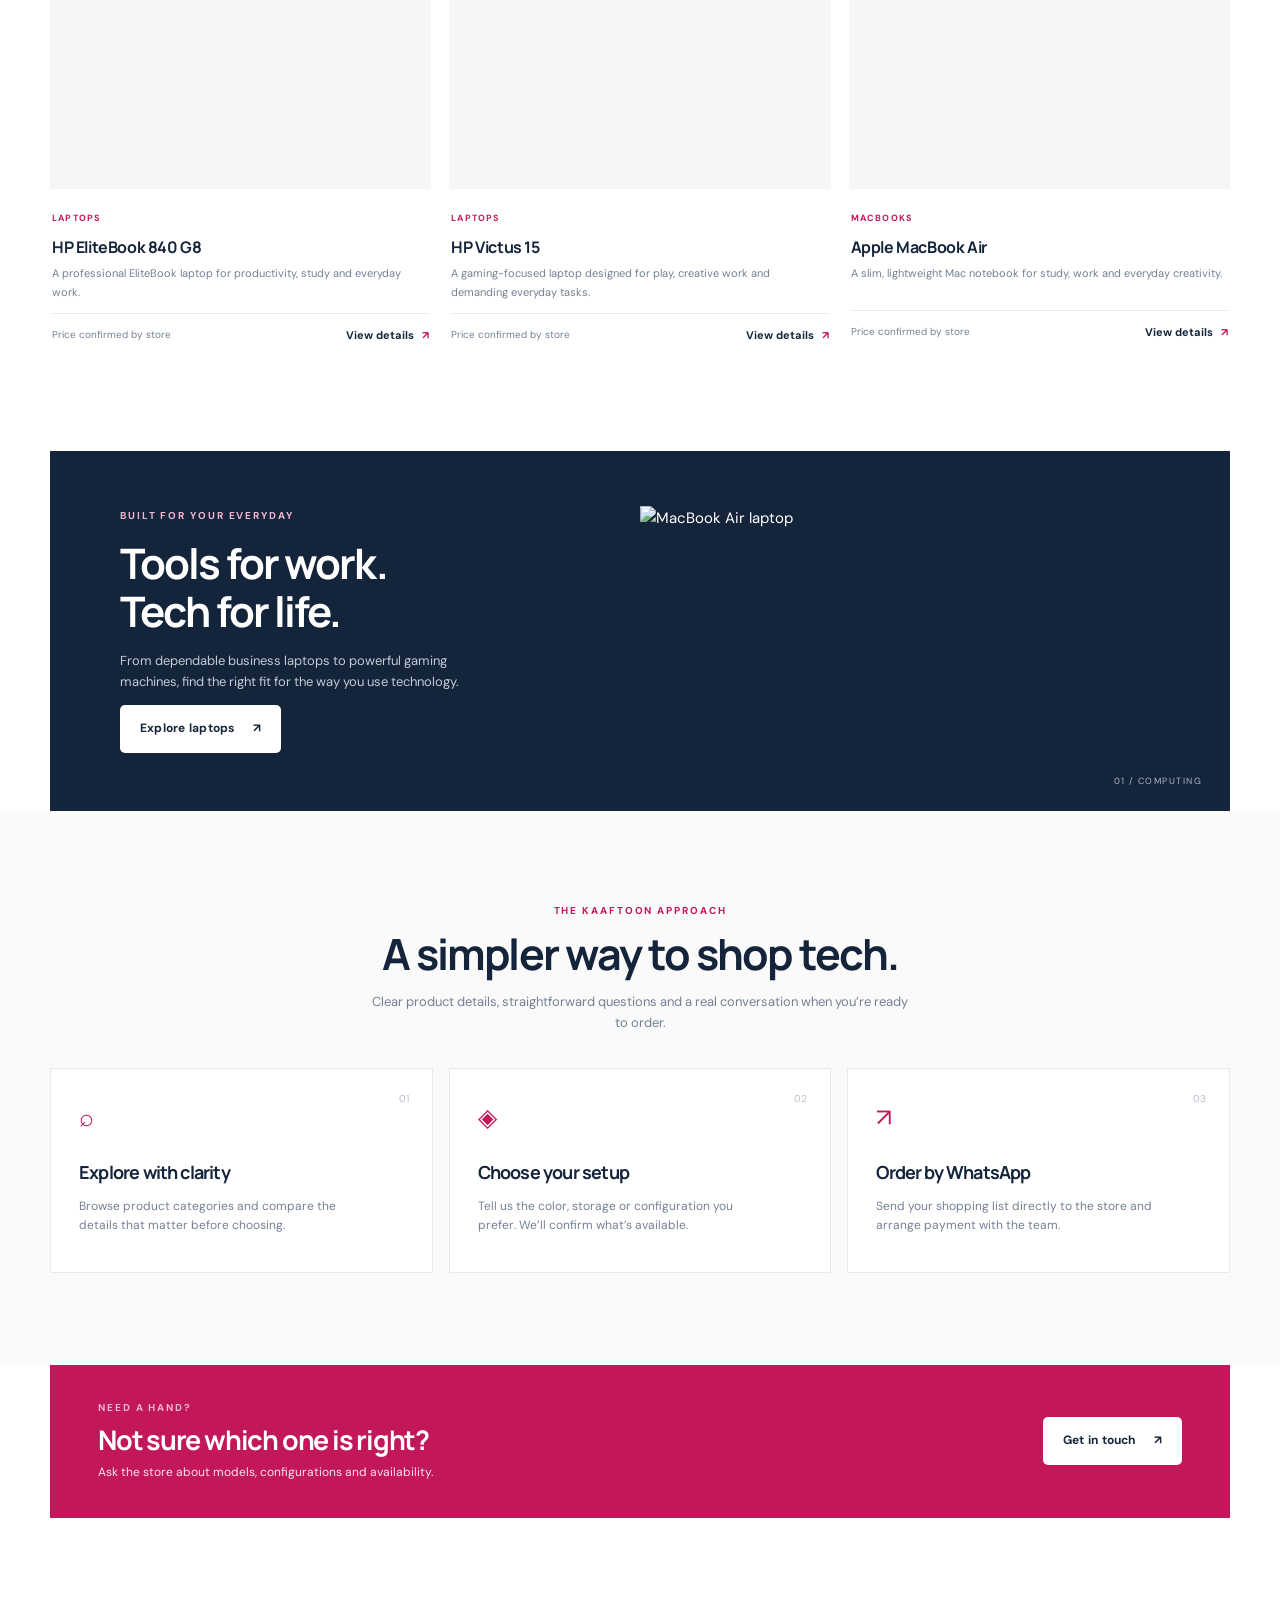
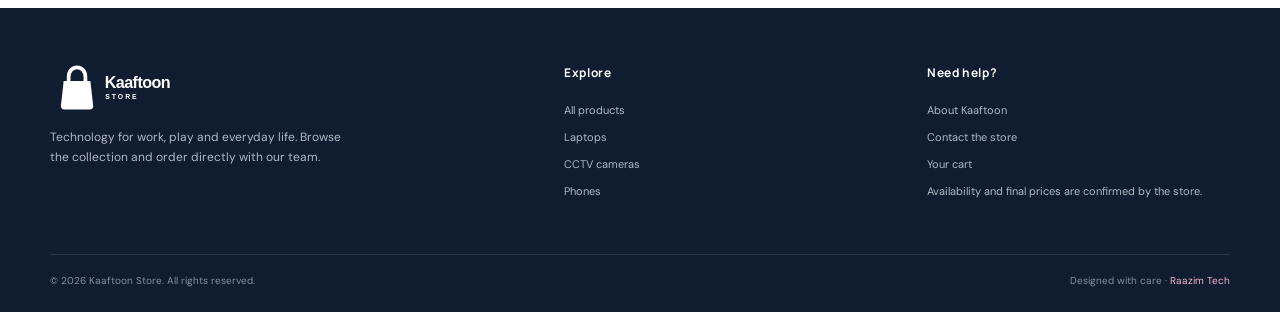
==== commit a41ba16a: "Refine Kaaftoon Store search titles and homepage messaging" ====
--- a/index.html
+++ b/index.html
@@ -3,7 +3,7 @@
 <head>
   <meta charset="utf-8">
   <meta name="viewport" content="width=device-width, initial-scale=1">
-  <title>Kaaftoon Store | Electronics, Laptops & Smartphones</title>
+  <title>Kaaftoon Store | Laptops, Phones & CCTV in Somaliland</title>
   <meta name="description" content="Shop laptops, HP EliteBook and Victus, Apple MacBooks, iPhones, Samsung Galaxy phones and CCTV security cameras at Kaaftoon Store. Browse products and order directly on WhatsApp.">
   <meta name="robots" content="index,follow,max-image-preview:large,max-snippet:-1,max-video-preview:-1">
   <link rel="canonical" href="https://raazimtech.github.io/kaaftoon-store/">
@@ -32,9 +32,9 @@
   <main>
     <section class="hero wrap">
       <div class="hero-copy">
-        <span class="eyebrow"><span class="eyebrow-line"></span> THE TECH YOU NEED</span>
-        <h1>Make room for<br><em>what’s next.</em></h1>
-        <p>Thoughtful tech for work, play and everyday life. Explore laptops, phones and security essentials in one place.</p>
+        <span class="eyebrow"><span class="eyebrow-line"></span> ELECTRONICS STORE · COMPUTING · MOBILE</span>
+        <h1>Laptops, phones<br><em>&amp; security tech.</em></h1>
+        <p>Shop HP EliteBook and Victus laptops, Apple MacBooks, iPhones, Samsung Galaxy phones and CCTV cameras. Explore the collection and order directly on WhatsApp.</p>
         <div class="hero-actions">
           <a class="btn btn-primary" href="shop.html">Explore the store <span class="btn-arrow">↗</span></a>
           <a class="btn btn-quiet" href="about.html#contact">Talk to our team</a>
--- a/css/responsive.css
+++ b/css/responsive.css
@@ -1 +1,11 @@
-@media(max-width:900px){.wrap{width:min(100% - 36px,720px)}.main-nav{gap:18px}.hero{gap:25px;padding-top:40px;min-height:500px}.hero-copy{padding-left:0}.hero-art{height:390px}.hero-art:before{width:290px;height:290px;left:30px}.product-grid{grid-template-columns:repeat(2,minmax(0,1fr))}.category-grid{grid-template-columns:repeat(2,1fr)}.editorial-banner{padding:42px;min-height:300px}.shop-layout{grid-template-columns:175px 1fr;gap:20px}.catalog-results .product-grid{grid-template-columns:repeat(2,minmax(0,1fr))}.product-detail-layout{gap:30px}.cart-layout,.checkout-layout{grid-template-columns:1fr 280px;gap:20px}.about-hero{gap:30px}.about-hero h1{font-size:46px}.contact-section{gap:30px}}@media(max-width:680px){.wrap{width:calc(100% - 32px)}.site-header{height:68px}.brand img{width:178px}.menu-toggle{display:block}.header-actions{gap:7px}.main-nav{display:none;position:absolute;top:68px;left:0;right:0;background:#fff;border-bottom:1px solid var(--line);padding:12px 22px 22px;flex-direction:column;align-items:stretch;gap:0;box-shadow:var(--shadow)}.main-nav.open{display:flex}.main-nav a{padding:12px 0}.main-nav a.active:after{bottom:5px}.hero{display:flex;flex-direction:column;align-items:stretch;gap:35px;padding-block:48px 45px}.hero-copy h1{font-size:48px}.hero-copy>p{font-size:14px}.hero-actions{gap:18px;flex-wrap:wrap}.hero-assurance{margin-top:25px}.hero-art{height:310px}.hero-art:before{width:240px;height:240px;left:calc(50% - 120px);top:40px}.hero-image-frame{inset:55px 22px 10px}.hero-float-card{bottom:15px;padding:13px 17px}.hero-float-card strong{font-size:16px}.hero-vertical{right:5px}.section-space{padding:62px 0}.section-heading{align-items:start;flex-direction:column;margin-bottom:25px}.section-heading h2{font-size:31px}.category-grid{gap:9px}.category-card{height:125px;padding:12px}.category-card img{width:75px;height:80px}.category-card h3{font-size:14px}.category-card small{font-size:7px}.product-grid{gap:20px 11px}.product-image{height:165px}.product-info{padding-top:11px}.product-info h3{font-size:13px}.product-description{font-size:10px;min-height:45px}.product-bottom{align-items:flex-start;gap:5px;flex-direction:column}.editorial-banner{display:flex;flex-direction:column;align-items:stretch;padding:30px 25px 45px;gap:15px}.editorial-copy h2{font-size:35px}.editorial-image{height:175px}.editorial-index{font-size:8px}.benefit-grid{grid-template-columns:1fr;gap:10px}.benefit-card{min-height:0;padding:22px}.benefit-icon{margin-bottom:10px}.contact-strip{margin-bottom:60px;padding:27px 23px;align-items:flex-start;gap:20px;flex-direction:column}.contact-strip h2{font-size:24px}.footer-main{grid-template-columns:1fr 1fr;gap:30px 20px}.footer-brand{grid-column:1/-1}.footer-bottom{gap:12px;flex-direction:column}.page-main{padding-bottom:50px}.page-title-row{align-items:flex-start;flex-direction:column;gap:15px;margin-bottom:25px}.page-title-row h1{font-size:34px}.shop-toolbar{flex-direction:column;gap:13px}.catalog-search{max-width:none}.toolbar-actions{justify-content:space-between}.shop-layout{display:block}.filter-panel{display:none;position:fixed;z-index:100;inset:0 0 0 auto;width:min(340px,88vw);background:#fff;padding:25px;overflow:auto;box-shadow:var(--shadow);border:0}.filter-panel.open{display:block}.mobile-only{display:block}.catalog-results .product-grid{grid-template-columns:repeat(2,minmax(0,1fr))}.catalog-results .product-image{height:160px}.product-detail-layout{grid-template-columns:1fr;gap:25px}.detail-gallery{min-height:300px}.detail-gallery img{height:290px}.detail-copy{padding:0}.detail-copy h1{font-size:30px}.detail-actions{flex-direction:column}.cart-layout,.checkout-layout{grid-template-columns:1fr}.cart-item{grid-template-columns:78px 1fr;gap:12px}.cart-item-image{width:78px;height:78px}.cart-item>strong{grid-column:2}.cart-summary{order:2}.checkout-form{grid-template-columns:1fr}.form-field.full{grid-column:auto}.about-hero{grid-template-columns:1fr;padding-block:45px;gap:28px}.about-hero h1{font-size:44px}.about-hero-art{height:270px}.contact-section{grid-template-columns:1fr;padding-block:55px;gap:25px}.contact-details h2{font-size:32px}.contact-aside{min-height:260px}.cart-title{gap:10px}.cart-title .text-link{margin-top:8px}}@media(max-width:380px){.hero-copy h1{font-size:42px}.category-card{padding:9px}.category-card img{width:60px}.product-image{height:140px}.btn{padding:12px 14px}.brand img{width:160px}}+@media(max-width:900px){.wrap{width:min(100% - 36px,720px)}.main-nav{gap:18px}.hero{gap:25px;padding-top:40px;min-height:500px}.hero-copy{padding-left:0}.hero-art{height:390px}.hero-art:before{width:290px;height:290px;left:30px}.product-grid{grid-template-columns:repeat(2,minmax(0,1fr))}.category-grid{grid-template-columns:repeat(2,1fr)}.editorial-banner{padding:42px;min-height:300px}.shop-layout{grid-template-columns:175px 1fr;gap:20px}.catalog-results .product-grid{grid-template-columns:repeat(2,minmax(0,1fr))}.product-detail-layout{gap:30px}.cart-layout,.checkout-layout{grid-template-columns:1fr 280px;gap:20px}.about-hero{gap:30px}.about-hero h1{font-size:46px}.contact-section{gap:30px}}@media(max-width:680px){.wrap{width:calc(100% - 32px)}.site-header{height:68px}.brand img{width:178px}.menu-toggle{display:block}.header-actions{gap:7px}.main-nav{display:none;position:absolute;top:68px;left:0;right:0;background:#fff;border-bottom:1px solid var(--line);padding:12px 22px 22px;flex-direction:column;align-items:stretch;gap:0;box-shadow:var(--shadow)}.main-nav.open{display:flex}.main-nav a{padding:12px 0}.main-nav a.active:after{bottom:5px}.hero{display:flex;flex-direction:column;align-items:stretch;gap:35px;padding-block:48px 45px}.hero-copy h1{font-size:48px}.hero-copy>p{font-size:14px}.hero-actions{gap:18px;flex-wrap:wrap}.hero-assurance{margin-top:25px}.hero-art{height:310px}.hero-art:before{width:240px;height:240px;left:calc(50% - 120px);top:40px}.hero-image-frame{inset:55px 22px 10px}.hero-float-card{bottom:15px;padding:13px 17px}.hero-float-card strong{font-size:16px}.hero-vertical{right:5px}.section-space{padding:62px 0}.section-heading{align-items:start;flex-direction:column;margin-bottom:25px}.section-heading h2{font-size:31px}.category-grid{gap:9px}.category-card{height:125px;padding:12px}.category-card img{width:75px;height:80px}.category-card h3{font-size:14px}.category-card small{font-size:7px}.product-grid{gap:20px 11px}.product-image{height:165px}.product-info{padding-top:11px}.product-info h3{font-size:13px}.product-description{font-size:10px;min-height:45px}.product-bottom{align-items:flex-start;gap:5px;flex-direction:column}.editorial-banner{display:flex;flex-direction:column;align-items:stretch;padding:30px 25px 45px;gap:15px}.editorial-copy h2{font-size:35px}.editorial-image{height:175px}.editorial-index{font-size:8px}.benefit-grid{grid-template-columns:1fr;gap:10px}.benefit-card{min-height:0;padding:22px}.benefit-icon{margin-bottom:10px}.contact-strip{margin-bottom:60px;padding:27px 23px;align-items:flex-start;gap:20px;flex-direction:column}.contact-strip h2{font-size:24px}.footer-main{grid-template-columns:1fr 1fr;gap:30px 20px}.footer-brand{grid-column:1/-1}.footer-bottom{gap:12px;flex-direction:column}.page-main{padding-bottom:50px}.page-title-row{align-items:flex-start;flex-direction:column;gap:15px;margin-bottom:25px}.page-title-row h1{font-size:34px}.shop-toolbar{flex-direction:column;gap:13px}.catalog-search{max-width:none}.toolbar-actions{justify-content:space-between}.shop-layout{display:block}.filter-panel{display:none;position:fixed;z-index:100;inset:0 0 0 auto;width:min(340px,88vw);background:#fff;padding:25px;overflow:auto;box-shadow:var(--shadow);border:0}.filter-panel.open{display:block}.mobile-only{display:block}.catalog-results .product-grid{grid-template-columns:repeat(2,minmax(0,1fr))}.catalog-results .product-image{height:160px}.product-detail-layout{grid-template-columns:1fr;gap:25px}.detail-gallery{min-height:300px}.detail-gallery img{height:290px}.detail-copy{padding:0}.detail-copy h1{font-size:30px}.detail-actions{flex-direction:column}.cart-layout,.checkout-layout{grid-template-columns:1fr}.cart-item{grid-template-columns:78px 1fr;gap:12px}.cart-item-image{width:78px;height:78px}.cart-item>strong{grid-column:2}.cart-summary{order:2}.checkout-form{grid-template-columns:1fr}.form-field.full{grid-column:auto}.about-hero{grid-template-columns:1fr;padding-block:45px;gap:28px}.about-hero h1{font-size:44px}.about-hero-art{height:270px}.contact-section{grid-template-columns:1fr;padding-block:55px;gap:25px}.contact-details h2{font-size:32px}.contact-aside{min-height:260px}.cart-title{gap:10px}.cart-title .text-link{margin-top:8px}}@media(max-width:380px){.hero-copy h1{font-size:42px}.category-card{padding:9px}.category-card img{width:60px}.product-image{height:140px}.btn{padding:12px 14px}.brand img{width:160px}}
+/* Accessibility and final responsive safeguards */
+:focus-visible{outline:3px solid rgba(194,24,91,.45);outline-offset:3px}
+button,.btn,a,select{touch-action:manipulation}
+img{height:auto}
+.floating-whatsapp{position:fixed;right:22px;bottom:22px;z-index:80;display:flex;align-items:center;gap:10px;background:#16834A;color:#fff;padding:12px 17px;border-radius:999px;box-shadow:0 8px 28px rgba(12,55,35,.22);font-size:12px;font-weight:700}
+.floating-whatsapp>span:first-child{font-size:19px;line-height:1}
+.floating-whatsapp:hover{background:#116b3c;transform:translateY(-2px)}
+@media(max-width:680px){.floating-whatsapp{right:14px;bottom:14px;padding:13px;border-radius:50%;width:50px;height:50px;justify-content:center}.floating-whatsapp-label{display:none}.main-nav{max-height:calc(100dvh - 68px);overflow:auto}.btn{min-height:44px}.header-icon{min-width:44px;min-height:44px}.detail-actions .btn{width:100%}}
+@media(max-width:360px){.wrap{width:calc(100% - 24px)}.hero-copy h1{font-size:39px}.category-grid{grid-template-columns:1fr}.category-card{height:112px}.product-image,.catalog-results .product-image{height:132px}.product-info h3{overflow-wrap:anywhere}.shop-toolbar .toolbar-actions{gap:8px}.sort-control{gap:5px}.cart-item{grid-template-columns:68px minmax(0,1fr)}.cart-item-image{width:68px;height:68px}}
+@media(prefers-reduced-motion:reduce){html{scroll-behavior:auto}*,*::before,*::after{animation-duration:.01ms!important;animation-iteration-count:1!important;transition-duration:.01ms!important}}
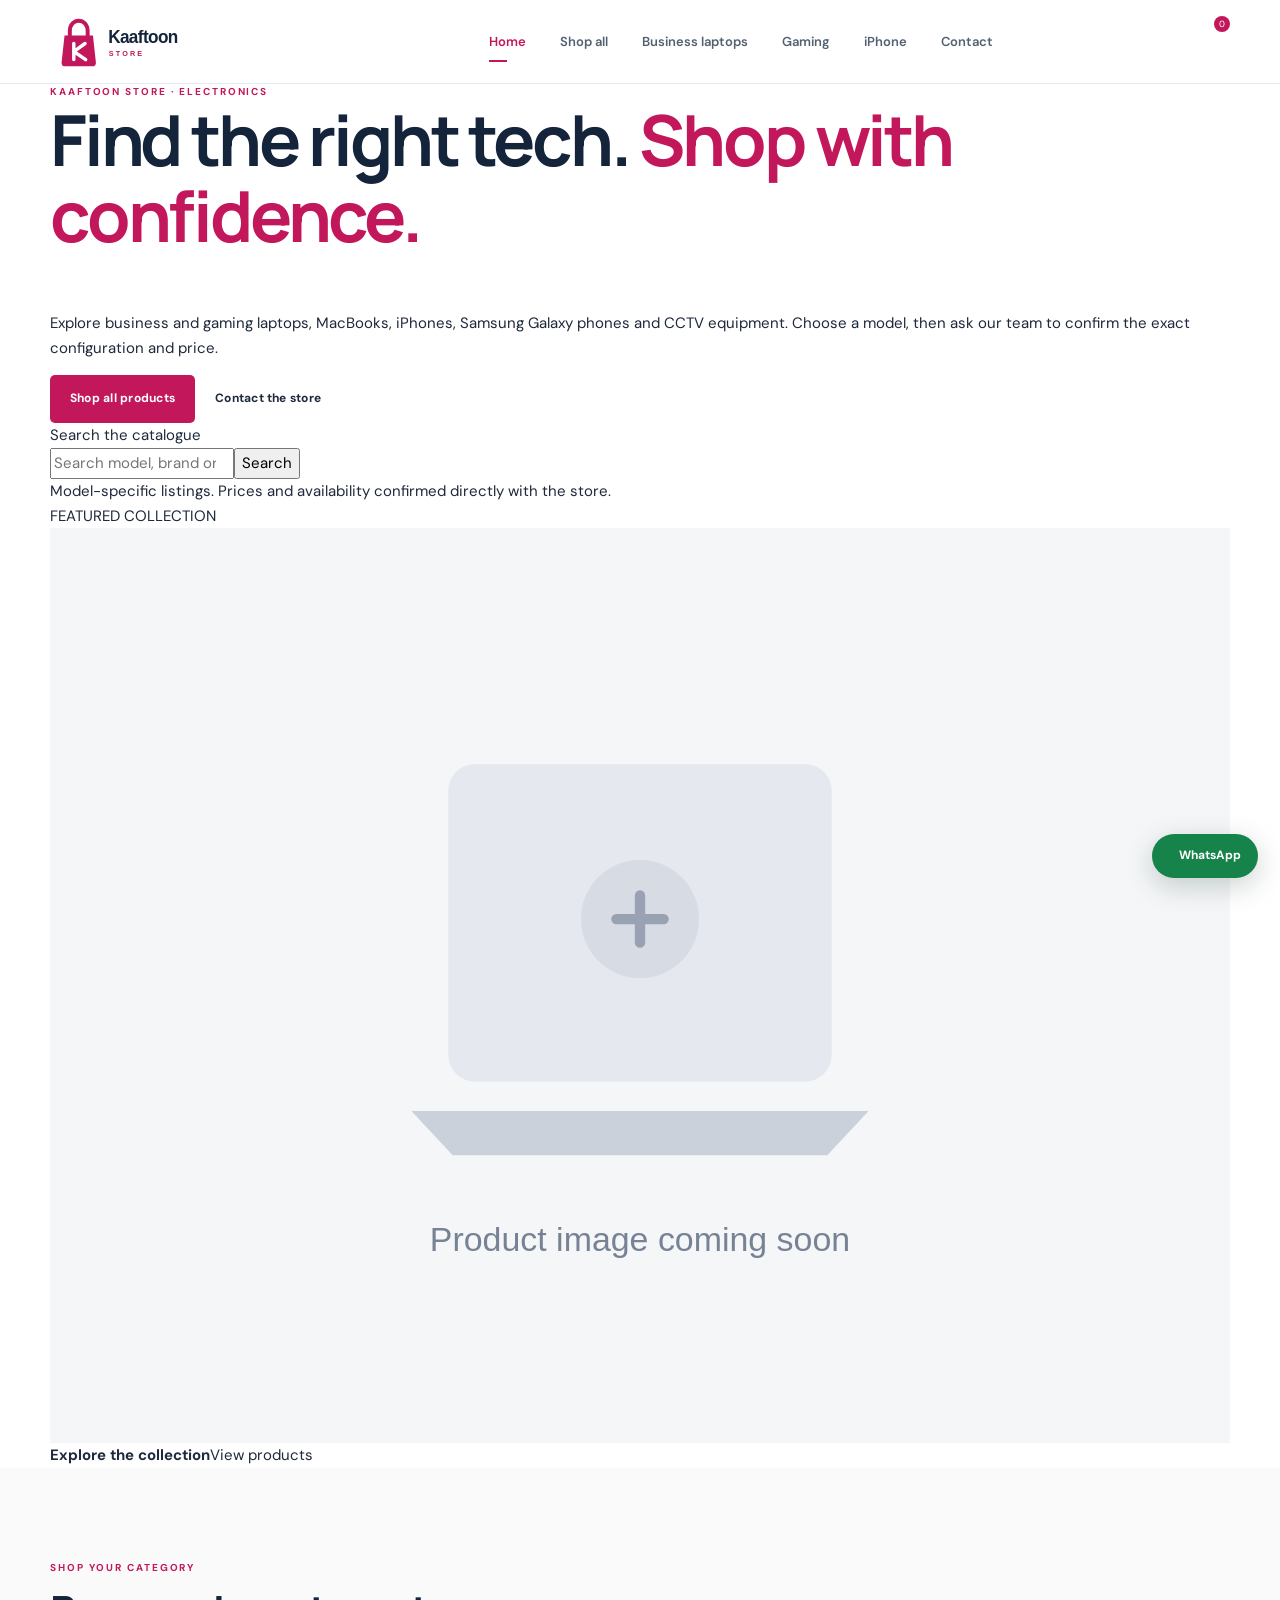
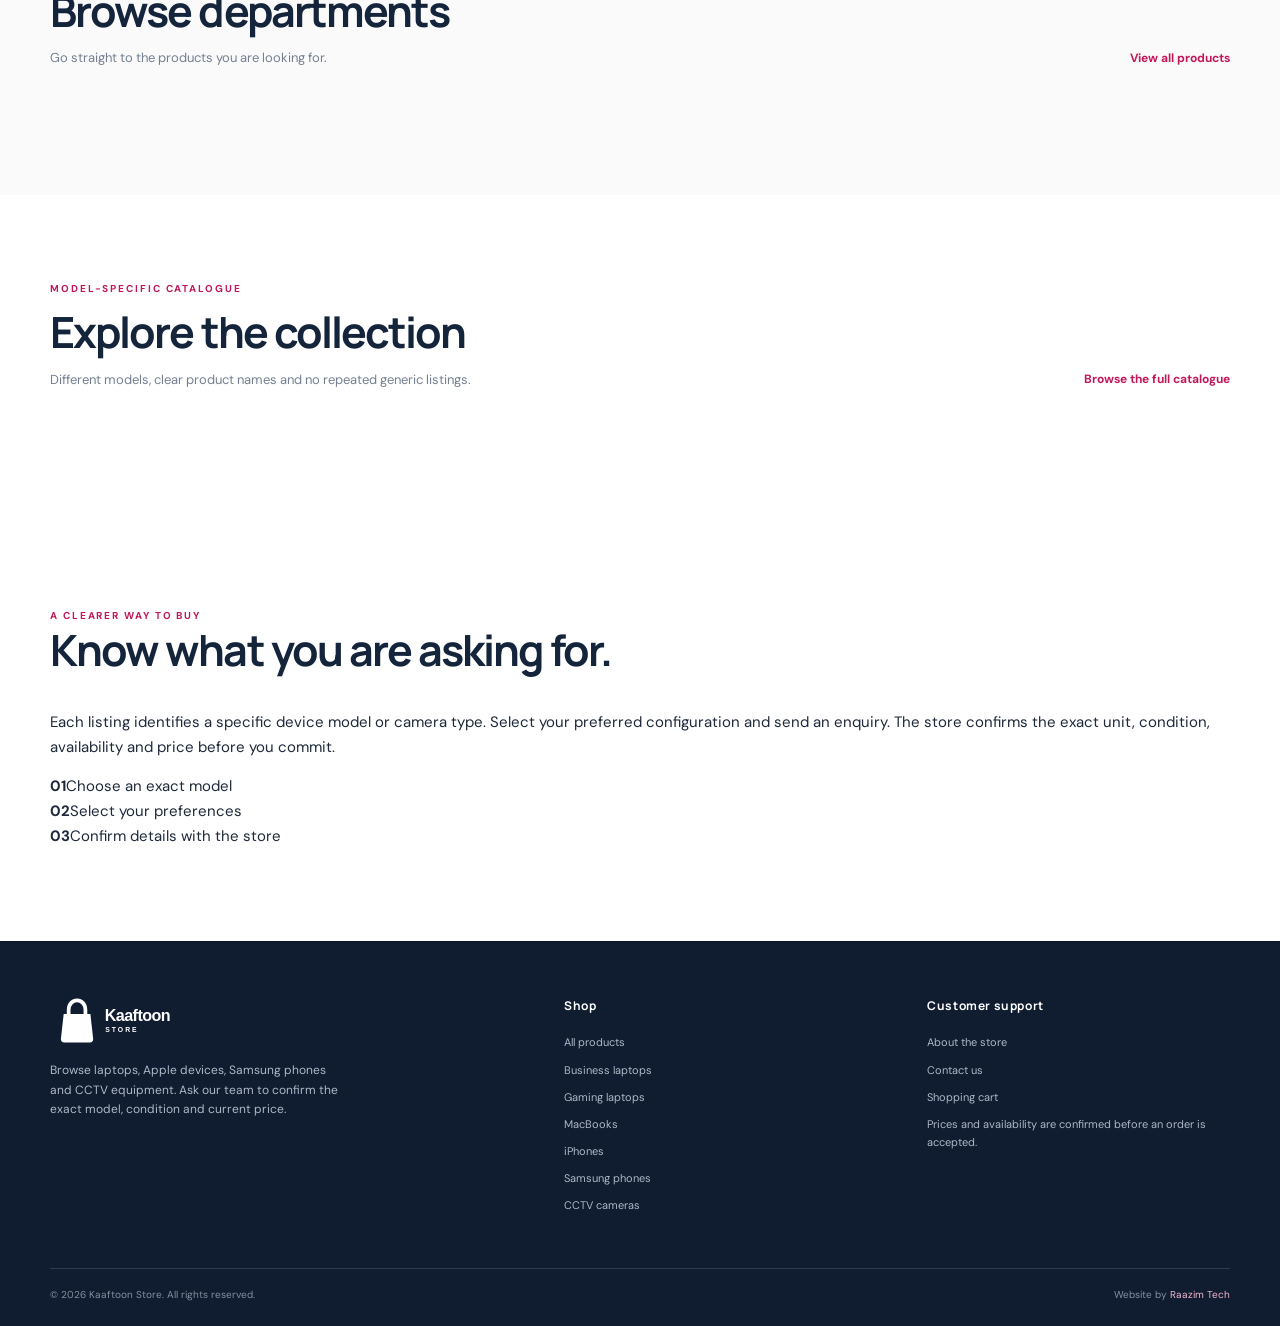
==== commit eba15501: "Rebuild homepage as a product-led electronics storefront" ====
--- a/index.html
+++ b/index.html
@@ -3,97 +3,65 @@
 <head>
   <meta charset="utf-8">
   <meta name="viewport" content="width=device-width, initial-scale=1">
-  <title>Kaaftoon Store | Laptops, Phones & CCTV in Somaliland</title>
-  <meta name="description" content="Shop laptops, HP EliteBook and Victus, Apple MacBooks, iPhones, Samsung Galaxy phones and CCTV security cameras at Kaaftoon Store. Browse products and order directly on WhatsApp.">
+  <title>Kaaftoon Store | Shop Laptops, Phones and CCTV in Somaliland</title>
+  <meta name="description" content="Explore HP EliteBook and Victus laptops, Apple MacBooks, iPhones, Samsung Galaxy smartphones and CCTV camera types at Kaaftoon Store. Ask about current models, condition and prices through WhatsApp.">
   <meta name="robots" content="index,follow,max-image-preview:large,max-snippet:-1,max-video-preview:-1">
   <link rel="canonical" href="https://raazimtech.github.io/kaaftoon-store/">
-  <meta property="og:type" content="website">
-  <meta property="og:site_name" content="Kaaftoon Store">
-  <meta property="og:title" content="Kaaftoon Store | Laptops, Phones & CCTV in Somaliland">
-  <meta property="og:description" content="Explore laptops, MacBooks, iPhones, Samsung Galaxy phones and CCTV security cameras. Order directly with Kaaftoon Store on WhatsApp.">
+  <meta property="og:type" content="website"><meta property="og:site_name" content="Kaaftoon Store">
+  <meta property="og:title" content="Kaaftoon Store | Shop Laptops, Phones and CCTV">
+  <meta property="og:description" content="Browse HP laptops, Apple MacBooks, iPhones, Samsung Galaxy phones and CCTV cameras. Ask the store about exact models and current prices.">
   <meta property="og:url" content="https://raazimtech.github.io/kaaftoon-store/">
   <meta property="og:image" content="https://raazimtech.github.io/kaaftoon-store/assets/logo/kaaftoon-logo.svg">
   <meta name="twitter:card" content="summary">
-  <meta name="twitter:title" content="Kaaftoon Store | Laptops, Phones & CCTV">
-  <meta name="twitter:description" content="Shop computing, mobile and security products at Kaaftoon Store.">
-  <link rel="manifest" href="site.webmanifest">
-  <meta name="theme-color" content="#C2185B">
+  <link rel="manifest" href="site.webmanifest"><meta name="theme-color" content="#C2185B">
   <link rel="icon" href="assets/logo/favicon.svg" type="image/svg+xml">
-  <link rel="preconnect" href="https://fonts.googleapis.com">
-  <link rel="preconnect" href="https://fonts.gstatic.com" crossorigin>
+  <link rel="preconnect" href="https://fonts.googleapis.com"><link rel="preconnect" href="https://fonts.gstatic.com" crossorigin>
   <link href="https://fonts.googleapis.com/css2?family=DM+Sans:wght@400;500;600;700&family=Manrope:wght@500;600;700;800&display=swap" rel="stylesheet">
-  <link rel="stylesheet" href="css/styles.css">
-  <link rel="stylesheet" href="css/responsive.css">
+  <link rel="stylesheet" href="css/styles.css"><link rel="stylesheet" href="css/responsive.css">
+  <script type="application/ld+json">
+  {"@context":"https://schema.org","@type":"ElectronicsStore","name":"Kaaftoon Store","url":"https://raazimtech.github.io/kaaftoon-store/","logo":"https://raazimtech.github.io/kaaftoon-store/assets/logo/kaaftoon-logo.svg","description":"Electronics retailer offering laptops, Apple devices, Samsung smartphones and CCTV camera equipment, with direct WhatsApp enquiries.","telephone":"+252636581295","areaServed":[{"@type":"Country","name":"Somalia"},{"@type":"Place","name":"Somaliland"}],"priceRange":"Contact for current pricing","contactPoint":{"@type":"ContactPoint","telephone":"+252636581295","contactType":"sales","availableLanguage":["English","Somali"]}}
+  </script>
 </head>
-<script type="application/ld+json">
-  {"@context":"https://schema.org","@type":"ElectronicsStore","name":"Kaaftoon Store","url":"https://raazimtech.github.io/kaaftoon-store/","logo":"https://raazimtech.github.io/kaaftoon-store/assets/logo/kaaftoon-logo.svg","image":"https://raazimtech.github.io/kaaftoon-store/assets/logo/kaaftoon-logo.svg","description":"Electronics retailer offering laptops, MacBooks, smartphones and CCTV security cameras, with direct WhatsApp ordering.","telephone":"+252636581295","areaServed":[{"@type":"Country","name":"Somalia"},{"@type":"Place","name":"Somaliland"}],"priceRange":"Contact for current pricing","contactPoint":{"@type":"ContactPoint","telephone":"+252636581295","contactType":"sales","availableLanguage":["English","Somali"]}}</script>
 <body data-page="home">
   <div id="site-header"></div>
   <main>
-    <section class="hero wrap">
-      <div class="hero-copy">
-        <span class="eyebrow"><span class="eyebrow-line"></span> ELECTRONICS STORE · COMPUTING · MOBILE</span>
-        <h1>Laptops, phones<br><em>&amp; security tech.</em></h1>
-        <p>Shop HP EliteBook and Victus laptops, Apple MacBooks, iPhones, Samsung Galaxy phones and CCTV cameras. Explore the collection and order directly on WhatsApp.</p>
-        <div class="hero-actions">
-          <a class="btn btn-primary" href="shop.html">Explore the store <span class="btn-arrow">↗</span></a>
-          <a class="btn btn-quiet" href="about.html#contact">Talk to our team</a>
-        </div>
-        <div class="hero-assurance"><span class="assurance-dot"></span> Easy ordering with direct store support</div>
+    <section class="store-hero wrap">
+      <div class="store-hero-copy">
+        <span class="eyebrow">KAAFTOON STORE · ELECTRONICS</span>
+        <h1>Find the right tech. <em>Shop with confidence.</em></h1>
+        <p>Explore business and gaming laptops, MacBooks, iPhones, Samsung Galaxy phones and CCTV equipment. Choose a model, then ask our team to confirm the exact configuration and price.</p>
+        <div class="store-hero-actions"><a class="btn btn-primary" href="shop.html">Shop all products</a><a class="btn btn-outline" href="about.html#contact">Contact the store</a></div>
+        <form class="home-search" action="shop.html" method="get"><label for="home-search-input">Search the catalogue</label><div><input id="home-search-input" name="q" type="search" placeholder="Search model, brand or category"><button type="submit">Search</button></div></form>
+        <div class="store-hero-note">Model-specific listings. Prices and availability confirmed directly with the store.</div>
       </div>
-      <div class="hero-art">
-        <div class="hero-art-label"><span>KA</span><span>TECH EDITION / 01</span></div>
-        <div class="hero-image-frame">
-          <img src="https://media.gadgetbytenepal.com/2023/07/HP-Victus-15-2023.jpg" alt="HP Victus gaming laptop" fetchpriority="high">
-        </div>
-        <div class="hero-float-card"><span class="float-card-kicker">THE EVERYDAY UPGRADE</span><strong>Find your<br>next essential.</strong><span class="float-card-arrow">↗</span></div>
-        <div class="hero-vertical">COMPUTING · MOBILE · SECURITY</div>
-      </div>
+      <a class="store-hero-product" id="home-hero-product" href="shop.html" aria-label="Explore featured products">
+        <span class="hero-product-label">FEATURED COLLECTION</span>
+        <img id="home-hero-image" src="assets/images/product-placeholder.svg" alt="Featured electronics product">
+        <span class="hero-product-caption"><strong id="home-hero-name">Explore the collection</strong><span>View products</span></span>
+      </a>
     </section>
 
     <section class="category-section section-space">
       <div class="wrap">
-        <div class="section-heading">
-          <div><span class="eyebrow">BROWSE YOUR WAY</span><h2>Shop by category</h2></div>
-          <a class="text-link" href="shop.html">View all products <span>↗</span></a>
-        </div>
+        <div class="section-heading"><div><span class="eyebrow">SHOP YOUR CATEGORY</span><h2>Browse departments</h2><p class="section-intro">Go straight to the products you are looking for.</p></div><a class="text-link" href="shop.html">View all products</a></div>
         <div class="category-grid" id="home-categories"></div>
       </div>
     </section>
 
     <section class="featured-section section-space">
       <div class="wrap">
-        <div class="section-heading">
-          <div><span class="eyebrow">A GOOD PLACE TO START</span><h2>Featured picks</h2><p class="section-intro">A first look at the technology available through Kaaftoon Store.</p></div>
-          <a class="text-link" href="shop.html">Explore the catalog <span>↗</span></a>
-        </div>
+        <div class="section-heading"><div><span class="eyebrow">MODEL-SPECIFIC CATALOGUE</span><h2>Explore the collection</h2><p class="section-intro">Different models, clear product names and no repeated generic listings.</p></div><a class="text-link" href="shop.html">Browse the full catalogue</a></div>
         <div class="product-grid" id="featured-products"></div>
       </div>
     </section>
 
-    <section class="editorial-banner wrap">
-      <div class="editorial-copy"><span class="eyebrow eyebrow-light">BUILT FOR YOUR EVERYDAY</span><h2>Tools for work.<br>Tech for life.</h2><p>From dependable business laptops to powerful gaming machines, find the right fit for the way you use technology.</p><a class="btn btn-light" href="shop.html?category=Laptops">Explore laptops <span>↗</span></a></div>
-      <div class="editorial-image"><img src="https://cdn.cs.1worldsync.com/e2/25/e225c93e-fde5-4671-9f9e-1f6cb28ae846.jpg" alt="MacBook Air laptop" loading="lazy"></div>
-      <div class="editorial-index">01 / COMPUTING</div>
-    </section>
-
-    <section class="why-section section-space">
-      <div class="wrap">
-        <div class="section-heading centered-heading"><div><span class="eyebrow">THE KAAFTOON APPROACH</span><h2>A simpler way to shop tech.</h2><p class="section-intro">Clear product details, straightforward questions and a real conversation when you’re ready to order.</p></div></div>
-        <div class="benefit-grid">
-          <article class="benefit-card"><span class="benefit-number">01</span><div class="benefit-icon">⌕</div><h3>Explore with clarity</h3><p>Browse product categories and compare the details that matter before choosing.</p></article>
-          <article class="benefit-card"><span class="benefit-number">02</span><div class="benefit-icon">◈</div><h3>Choose your setup</h3><p>Tell us the color, storage or configuration you prefer. We’ll confirm what’s available.</p></article>
-          <article class="benefit-card"><span class="benefit-number">03</span><div class="benefit-icon">↗</div><h3>Order by WhatsApp</h3><p>Send your shopping list directly to the store and arrange payment with the team.</p></article>
-        </div>
+    <section class="store-service-section section-space">
+      <div class="wrap service-grid">
+        <div><span class="eyebrow">A CLEARER WAY TO BUY</span><h2>Know what you are asking for.</h2><p>Each listing identifies a specific device model or camera type. Select your preferred configuration and send an enquiry. The store confirms the exact unit, condition, availability and price before you commit.</p></div>
+        <div class="service-points"><div><strong>01</strong><span>Choose an exact model</span></div><div><strong>02</strong><span>Select your preferences</span></div><div><strong>03</strong><span>Confirm details with the store</span></div></div>
       </div>
-    </section>
-
-    <section class="contact-strip wrap">
-      <div><span class="eyebrow eyebrow-light">NEED A HAND?</span><h2>Not sure which one is right?</h2><p>Ask the store about models, configurations and availability.</p></div>
-      <a class="btn btn-light" href="about.html#contact">Get in touch <span>↗</span></a>
     </section>
   </main>
   <div id="site-footer"></div>
   <script src="js/config.js"></script><script src="js/products.js"></script><script src="js/app.js"></script><script src="js/home.js"></script>
-</body>
-</html>+</body></html>
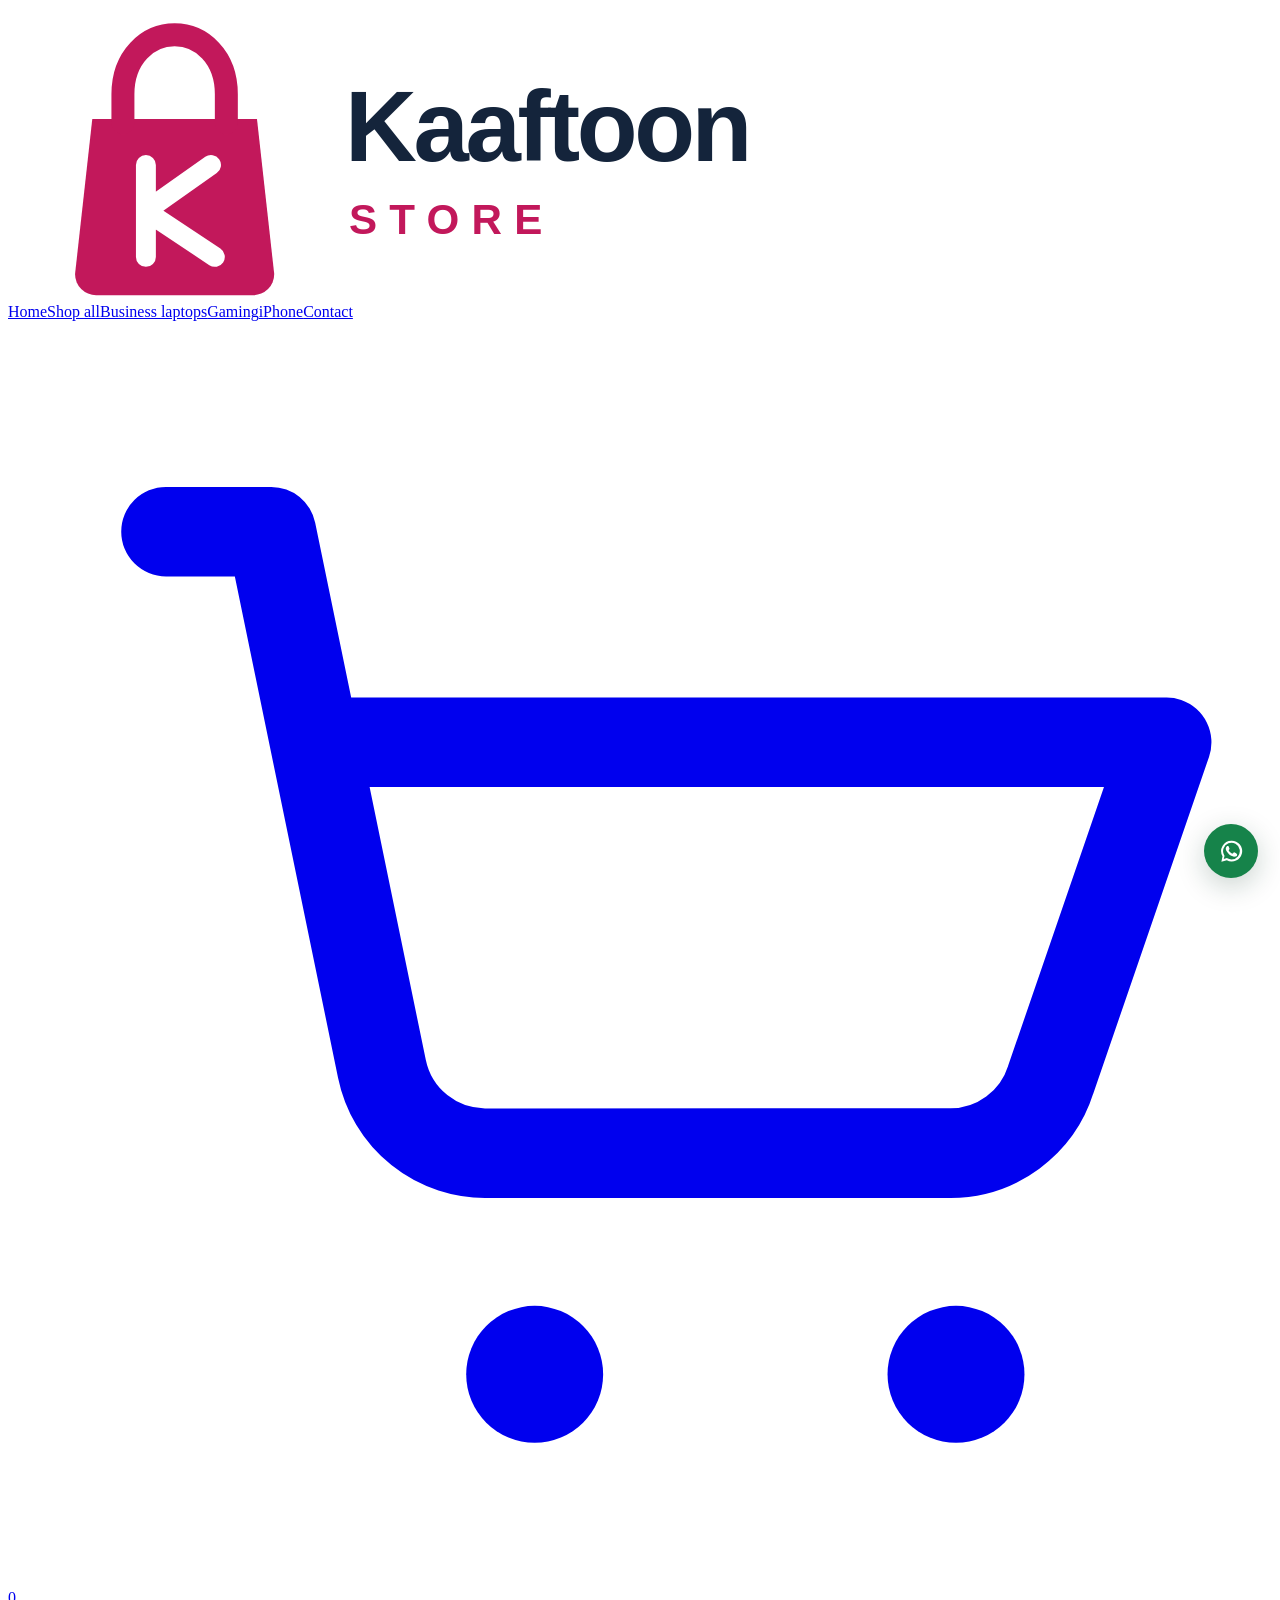
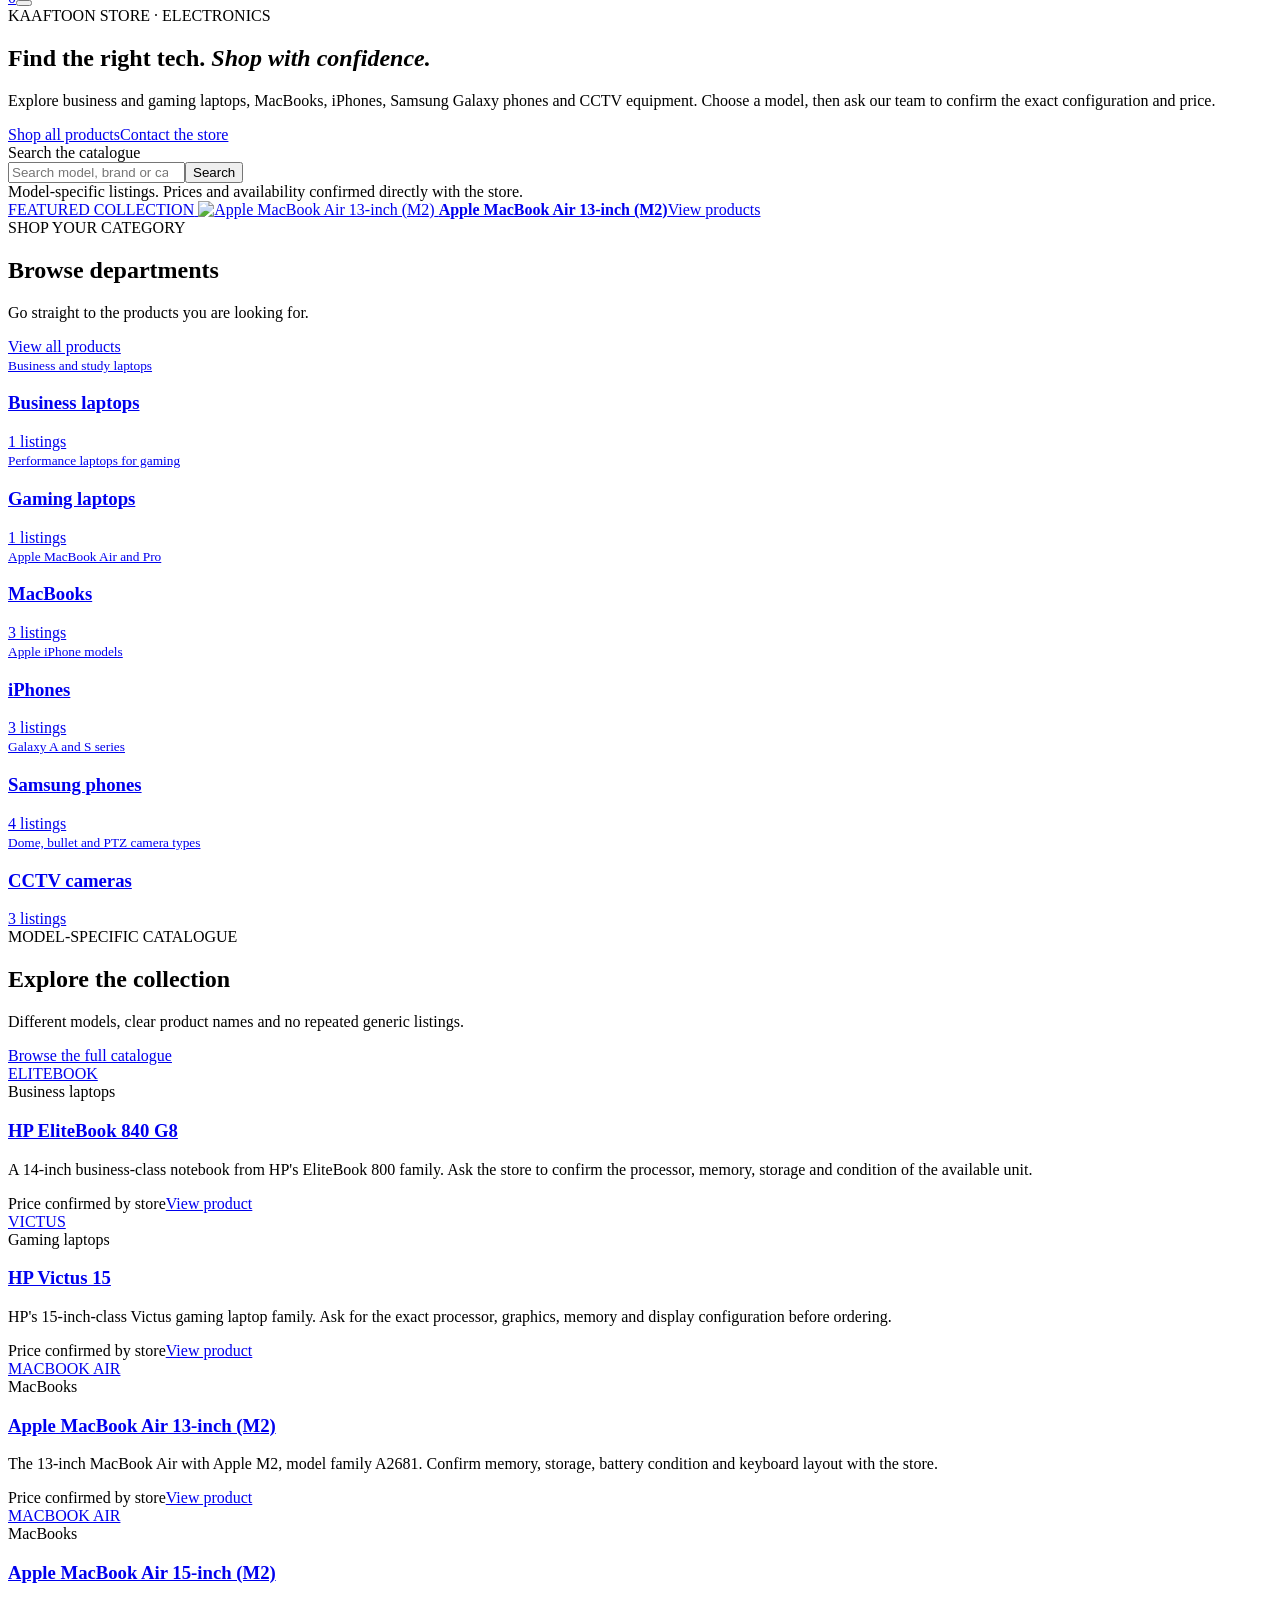
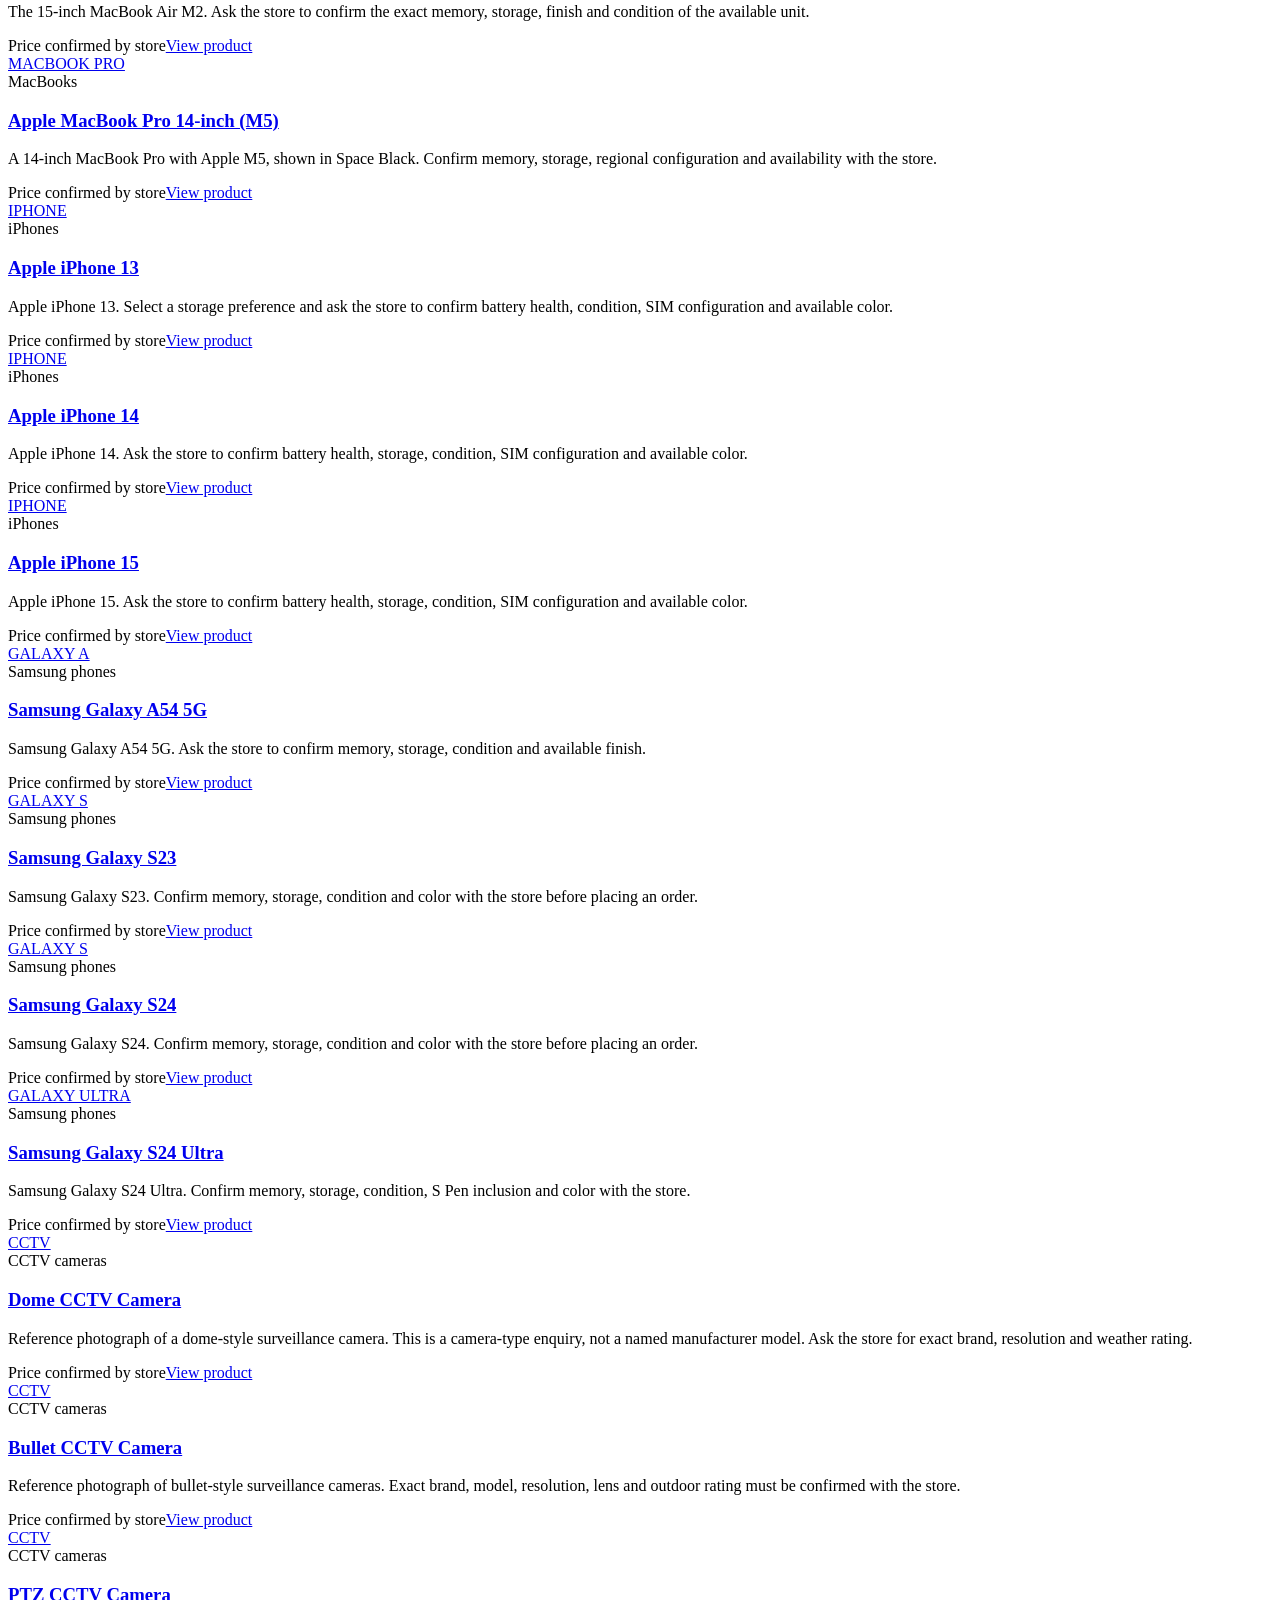
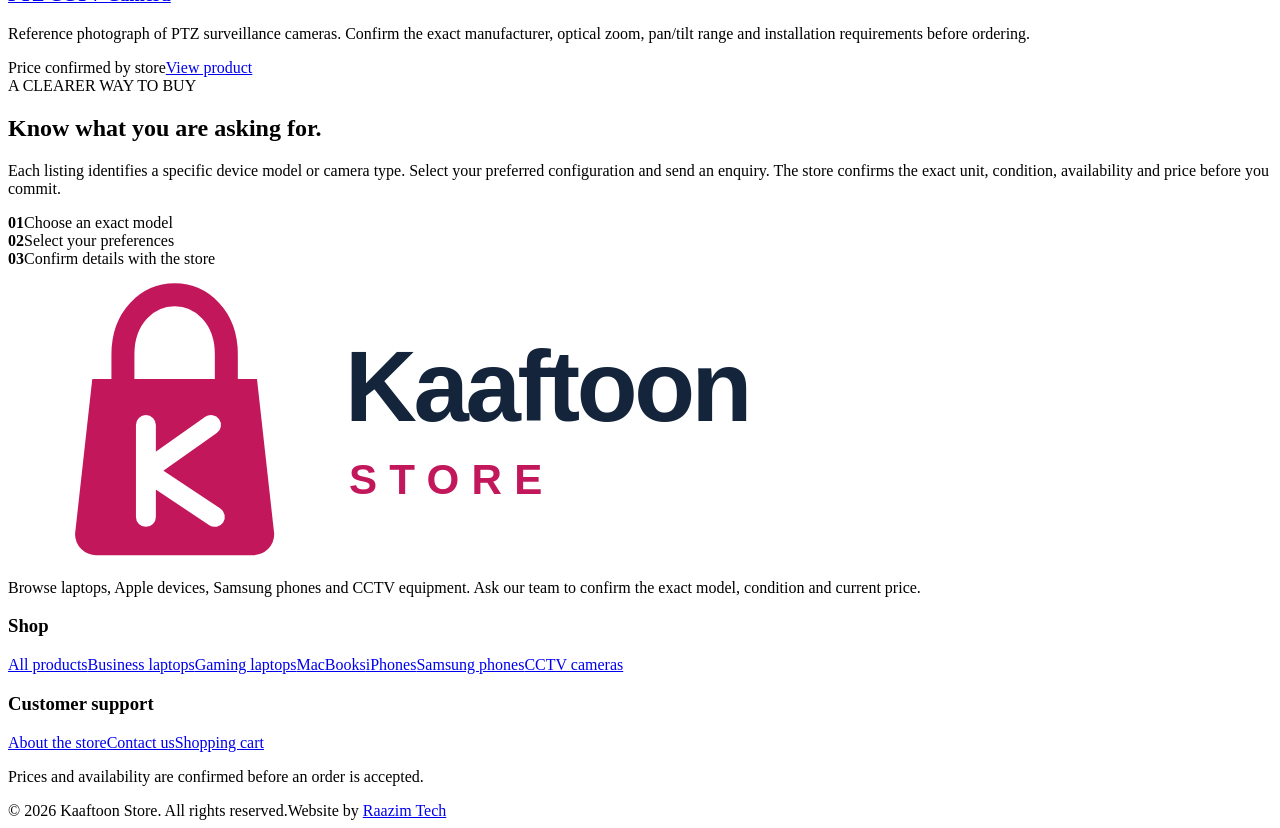
==== commit 5582a324: "Update store typography" ====
--- a/index.html
+++ b/index.html
@@ -16,7 +16,7 @@
   <link rel="manifest" href="site.webmanifest"><meta name="theme-color" content="#C2185B">
   <link rel="icon" href="assets/logo/favicon.svg" type="image/svg+xml">
   <link rel="preconnect" href="https://fonts.googleapis.com"><link rel="preconnect" href="https://fonts.gstatic.com" crossorigin>
-  <link href="https://fonts.googleapis.com/css2?family=DM+Sans:wght@400;500;600;700&family=Manrope:wght@500;600;700;800&display=swap" rel="stylesheet">
+  <link href="https://fonts.googleapis.com/css2?family=Inter:wght@400;500;600;700;800&family=Plus+Jakarta+Sans:wght@500;600;700;800&display=swap" rel="stylesheet>
   <link rel="stylesheet" href="css/styles.css"><link rel="stylesheet" href="css/responsive.css">
   <script type="application/ld+json">
   {"@context":"https://schema.org","@type":"ElectronicsStore","name":"Kaaftoon Store","url":"https://raazimtech.github.io/kaaftoon-store/","logo":"https://raazimtech.github.io/kaaftoon-store/assets/logo/kaaftoon-logo.svg","description":"Electronics retailer offering laptops, Apple devices, Samsung smartphones and CCTV camera equipment, with direct WhatsApp enquiries.","telephone":"+252636581295","areaServed":[{"@type":"Country","name":"Somalia"},{"@type":"Place","name":"Somaliland"}],"priceRange":"Contact for current pricing","contactPoint":{"@type":"ContactPoint","telephone":"+252636581295","contactType":"sales","availableLanguage":["English","Somali"]}}
--- a/css/styles.css
+++ b/css/styles.css
@@ -1 +1,158 @@
- :root{--pink:#C2185B;--pink-dark:#9D174D;--pink-soft:#FCE8F0;--navy:#14243B;--ink:#1E293B;--muted:#748092;--line:#E7E9EE;--paper:#F5F6F8;--white:#fff;--green:#16834A;--radius:18px;--shadow:0 18px 55px rgba(20,36,59,.09)}*{box-sizing:border-box}html{scroll-behavior:smooth}body{margin:0;background:#fff;color:var(--ink);font:15px/1.65 "DM Sans",sans-serif}img{display:block;max-width:100%}a{color:inherit;text-decoration:none}button,input,select,textarea{font:inherit}button,a,select{-webkit-tap-highlight-color:transparent}button{cursor:pointer}.wrap{width:min(1180px,calc(100% - 48px));margin-inline:auto}.section-space{padding:92px 0}.hidden{display:none!important}.sr-only{position:absolute;width:1px;height:1px;padding:0;margin:-1px;overflow:hidden;clip:rect(0,0,0,0);white-space:nowrap;border:0}.site-header{height:84px;border-bottom:1px solid var(--line);background:rgba(255,255,255,.96);position:sticky;top:0;z-index:50;backdrop-filter:blur(14px)}.header-inner{height:100%;display:flex;align-items:center;justify-content:space-between;gap:30px}.brand img{width:218px;height:auto}.main-nav{display:flex;align-items:center;gap:34px;color:#536071;font-size:13px;font-weight:600}.main-nav a{padding:30px 0;position:relative}.main-nav a.active,.main-nav a:hover{color:var(--pink)}.main-nav a.active:after{content:"";position:absolute;bottom:20px;left:0;width:18px;height:2px;background:var(--pink)}.header-actions{display:flex;align-items:center;gap:18px}.header-icon{border:0;background:transparent;color:var(--navy);font-size:21px;position:relative;padding:8px}.cart-count{position:absolute;top:0;right:0;background:var(--pink);color:#fff;border-radius:50%;font-size:9px;min-width:16px;height:16px;display:grid;place-items:center}.menu-toggle{display:none}.btn{display:inline-flex;align-items:center;justify-content:center;gap:18px;border:0;border-radius:5px;padding:14px 20px;font-size:12px;font-weight:700;letter-spacing:.02em;transition:.2s}.btn-primary{background:var(--pink);color:#fff}.btn-primary:hover{background:var(--pink-dark);transform:translateY(-2px)}.btn-secondary{background:var(--navy);color:#fff}.btn-light{background:#fff;color:var(--navy)}.btn-quiet{background:transparent;color:var(--navy);padding-inline:4px}.btn-arrow{font-size:17px}.text-link{font-size:12px;font-weight:700;color:var(--pink);display:inline-flex;gap:12px;align-items:center}.text-link span{font-size:16px}.eyebrow{font-size:10px;letter-spacing:.19em;font-weight:700;color:var(--pink);display:flex;align-items:center;gap:10px}.eyebrow-line{width:24px;height:1px;background:var(--pink)}h1,h2,h3,p{margin-top:0}h1,h2,h3{font-family:Manrope,sans-serif;color:var(--navy);letter-spacing:-.045em}h1{font-size:clamp(42px,5.5vw,72px);line-height:1.08;font-weight:700}h1 em{font-style:normal;color:var(--pink)}h2{font-size:clamp(30px,3.5vw,43px);line-height:1.15}h3{font-size:18px}.hero{min-height:580px;display:grid;grid-template-columns:1fr 1fr;align-items:center;gap:60px;padding-block:55px 68px}.hero-copy{padding-left:30px}.hero-copy h1{margin:22px 0}.hero-copy>p{max-width:440px;color:var(--muted);font-size:16px;line-height:1.85}.hero-actions{display:flex;align-items:center;gap:24px;margin-top:30px}.hero-assurance{margin-top:42px;color:var(--muted);font-size:11px}.assurance-dot{display:inline-block;width:7px;height:7px;background:var(--green);border-radius:50%;margin-right:9px}.hero-art{height:460px;position:relative;background:#F5EDF1;overflow:hidden}.hero-art:before{content:"";position:absolute;width:370px;height:370px;border:1px solid rgba(194,24,91,.18);border-radius:50%;top:35px;left:80px}.hero-art-label{position:absolute;z-index:2;top:25px;left:27px;right:27px;display:flex;justify-content:space-between;font-size:9px;letter-spacing:.17em;color:var(--pink);font-weight:700}.hero-art-label span:first-child{font:800 18px Manrope}.hero-image-frame{position:absolute;inset:78px 24px 22px 35px;display:grid;place-items:center}.hero-image-frame img{width:100%;height:100%;object-fit:contain;mix-blend-mode:multiply}.hero-float-card{position:absolute;z-index:3;bottom:34px;left:0;background:#fff;padding:20px 24px;box-shadow:var(--shadow);min-width:190px}.float-card-kicker{display:block;color:var(--pink);font-size:8px;letter-spacing:.14em;font-weight:700;margin-bottom:8px}.hero-float-card strong{font:700 19px/1.25 Manrope;color:var(--navy)}.float-card-arrow{position:absolute;right:18px;bottom:20px;color:var(--pink)}.hero-vertical{position:absolute;right:12px;top:44%;writing-mode:vertical-rl;font-size:8px;letter-spacing:.18em;color:#8C6578}.section-heading{display:flex;justify-content:space-between;align-items:end;gap:24px;margin-bottom:34px}.section-heading h2{margin:10px 0 0}.section-intro{color:var(--muted);font-size:13px;margin:12px 0 0}.category-section{background:#FAFAFB}.category-grid{display:grid;grid-template-columns:repeat(3,1fr);gap:14px}.category-card{height:170px;background:#fff;border:1px solid var(--line);display:flex;align-items:center;justify-content:space-between;padding:22px;transition:.25s;position:relative;overflow:hidden}.category-card:hover{border-color:#E7A2BD;transform:translateY(-3px);box-shadow:var(--shadow)}.category-card small{color:var(--pink);font-size:9px;letter-spacing:.14em;font-weight:700}.category-card h3{margin:7px 0;font-size:19px}.category-card .category-arrow{font-size:21px;color:var(--pink)}.category-card img{width:115px;height:112px;object-fit:contain;mix-blend-mode:multiply}.featured-section{padding-top:86px}.product-grid{display:grid;grid-template-columns:repeat(3,minmax(0,1fr));gap:24px 18px}.product-card{min-width:0;position:relative}.product-image{height:245px;background:var(--paper);display:grid;place-items:center;position:relative;overflow:hidden}.product-image img{width:82%;height:82%;object-fit:contain;mix-blend-mode:multiply;transition:transform .35s}.product-card:hover .product-image img{transform:scale(1.045)}.product-tag{position:absolute;top:13px;left:13px;background:#fff;padding:6px 9px;color:var(--pink);font-size:8px;font-weight:700;letter-spacing:.1em}.product-info{padding:15px 2px}.product-category{font-size:9px;color:var(--pink);font-weight:700;letter-spacing:.13em;text-transform:uppercase}.product-info h3{font-size:16px;margin:5px 0 4px;letter-spacing:-.025em}.product-description{font-size:11px;color:var(--muted);min-height:34px;margin:0 0 12px}.product-bottom{display:flex;align-items:center;justify-content:space-between;border-top:1px solid var(--line);padding-top:12px}.price-note{font-size:10px;color:var(--muted)}.product-link{font-size:11px;color:var(--navy);font-weight:700}.product-link span{color:var(--pink);margin-left:5px}.editorial-banner{min-height:330px;background:var(--navy);color:#fff;display:grid;grid-template-columns:1fr 1fr;position:relative;overflow:hidden;padding:55px 70px;align-items:center}.eyebrow-light{color:#F4B6CF}.editorial-copy h2{font-size:42px;color:#fff;margin:14px 0}.editorial-copy p{color:#C4CBD5;max-width:370px;font-size:13px}.editorial-image{height:250px;display:grid;place-items:center}.editorial-image img{height:100%;width:100%;object-fit:contain;mix-blend-mode:screen}.editorial-index{position:absolute;bottom:22px;right:28px;font-size:9px;letter-spacing:.16em;color:#ADB8C7}.why-section{background:#FAFAFB}.centered-heading{text-align:center;justify-content:center}.centered-heading .eyebrow{justify-content:center}.centered-heading .section-intro{max-width:540px;margin-inline:auto}.benefit-grid{display:grid;grid-template-columns:repeat(3,1fr);gap:16px}.benefit-card{background:#fff;border:1px solid var(--line);padding:28px;min-height:205px;position:relative}.benefit-number{position:absolute;right:23px;top:22px;color:#B7BFCA;font-size:10px}.benefit-icon{font-size:25px;color:var(--pink);margin-bottom:20px}.benefit-card h3{margin-bottom:9px}.benefit-card p{font-size:12px;color:var(--muted);margin:0;max-width:280px}.contact-strip{background:var(--pink);padding:35px 48px;color:#fff;display:flex;align-items:center;justify-content:space-between;margin-bottom:90px}.contact-strip h2{font-size:27px;color:#fff;margin:8px 0}.contact-strip p{font-size:12px;color:#FBE4ED;margin:0}.site-footer{background:#101D30;color:#fff;padding:55px 0 22px}.footer-main{display:grid;grid-template-columns:1.5fr 1fr 1fr;gap:60px;padding-bottom:45px}.footer-brand img{width:205px;filter:brightness(0) invert(1)}.footer-brand p{max-width:300px;color:#AEB8C6;font-size:12px;margin-top:18px}.footer-column h3{color:#fff;font-size:12px;letter-spacing:.05em;margin-bottom:18px}.footer-column a,.footer-column p{display:block;color:#AEB8C6;font-size:11px;margin:9px 0}.footer-column a:hover{color:#fff}.footer-bottom{border-top:1px solid #2C394B;padding-top:18px;display:flex;justify-content:space-between;color:#8390A2;font-size:10px}.footer-bottom a{color:#F4B6CF}.breadcrumbs{display:flex;gap:10px;color:#98A1AE;font-size:10px;padding:25px 0}.breadcrumbs a{color:#687487}.page-main{min-height:60vh;padding-bottom:80px}.page-title-row{display:flex;justify-content:space-between;align-items:end;margin:20px 0 36px}.page-title-row h1{font-size:43px;margin:9px 0}.page-title-row p{color:var(--muted);font-size:13px;margin:0}.catalog-count{font-size:11px;color:var(--muted)}.shop-toolbar{display:flex;justify-content:space-between;gap:20px;border-block:1px solid var(--line);padding:15px 0;margin-bottom:25px}.catalog-search{display:flex;align-items:center;gap:12px;flex:1;max-width:450px}.catalog-search input{border:0;outline:0;width:100%;font-size:12px}.search-icon{font-size:21px;color:var(--pink)}kbd{font-size:9px;color:#8B95A4;border:1px solid var(--line);padding:3px 6px;border-radius:4px}.toolbar-actions{display:flex;align-items:center;gap:24px}.filter-toggle{border:0;background:none;color:var(--navy);font-size:11px;font-weight:700}.sort-control{display:flex;gap:10px;align-items:center;font-size:10px;color:var(--muted)}.sort-control select{border:0;color:var(--navy);font-size:11px;font-weight:700;background:#fff}.shop-layout{display:grid;grid-template-columns:205px 1fr;gap:35px}.filter-panel{border-right:1px solid var(--line);padding-right:24px}.filter-top{display:flex;justify-content:space-between;align-items:center}.filter-top h2{font-size:18px}.text-button{border:0;background:none;color:var(--pink);font-size:10px}.filter-group{border-top:1px solid var(--line);padding:19px 0}.filter-group h3{font-size:12px;margin-bottom:14px}.filter-options{display:grid;gap:11px}.filter-option{display:flex;gap:9px;align-items:center;font-size:11px;color:#667286}.filter-option input{accent-color:var(--pink)}.filter-note{background:#F8F0F3;padding:14px;display:flex;gap:10px;margin-top:12px}.filter-note-mark{width:17px;height:17px;border:1px solid var(--pink);color:var(--pink);border-radius:50%;text-align:center;font-size:10px;flex:none}.filter-note p{font-size:10px;color:#806A75;margin:0}.catalog-results .product-grid{grid-template-columns:repeat(3,minmax(0,1fr));gap:25px 16px}.catalog-results .product-image{height:205px}.applied-filters{display:flex;gap:8px;flex-wrap:wrap;margin-bottom:18px}.filter-chip{border:1px solid var(--line);border-radius:30px;padding:5px 10px;font-size:9px;color:var(--pink);background:#fff}.empty-state{text-align:center;padding:75px 20px}.empty-symbol{font-size:45px;color:var(--pink)}.empty-state p{color:var(--muted);font-size:12px}.mobile-only{display:none}.product-detail-layout{display:grid;grid-template-columns:1fr 1fr;gap:65px;padding:20px 0 65px}.detail-gallery{background:var(--paper);min-height:470px;display:grid;place-items:center;position:relative}.detail-gallery img{width:84%;height:420px;object-fit:contain;mix-blend-mode:multiply}.detail-copy{padding-top:18px}.detail-copy h1{font-size:38px;margin:12px 0}.detail-copy .product-description{font-size:13px;min-height:0;line-height:1.8}.detail-note{font-size:11px;color:var(--muted);padding:14px;background:#FAF1F5;border-left:2px solid var(--pink);margin:22px 0}.option-group{margin:22px 0}.option-group label{font-size:11px;font-weight:700;display:block;margin-bottom:9px}.option-select{width:100%;padding:12px;border:1px solid var(--line);background:#fff;border-radius:4px;font-size:12px;color:var(--navy)}.option-pills{display:flex;gap:8px;flex-wrap:wrap}.option-pill{border:1px solid var(--line);padding:8px 13px;background:#fff;font-size:10px;border-radius:4px}.option-pill.selected{border-color:var(--pink);color:var(--pink);background:#FFF7FA}.quantity-row{display:flex;align-items:center;gap:15px;margin:25px 0}.quantity-control{display:flex;border:1px solid var(--line);align-items:center}.quantity-control button{border:0;background:#fff;padding:8px 13px}.quantity-control span{min-width:25px;text-align:center;font-size:11px}.detail-actions{display:flex;gap:10px}.detail-actions .btn{flex:1}.spec-list{border-top:1px solid var(--line);margin-top:28px}.spec-row{display:flex;justify-content:space-between;gap:20px;padding:11px 0;border-bottom:1px solid var(--line);font-size:11px}.spec-row span:first-child{color:var(--muted)}.related-section{border-top:1px solid var(--line)}.cart-title{align-items:center}.cart-title-count{font-size:18px;color:var(--pink);vertical-align:top;margin-left:10px}.cart-layout{display:grid;grid-template-columns:1fr 330px;gap:35px}.cart-items{border-top:1px solid var(--line)}.cart-item{display:grid;grid-template-columns:110px 1fr auto;gap:20px;padding:20px 0;border-bottom:1px solid var(--line);align-items:center}.cart-item-image{width:110px;height:105px;background:var(--paper);display:grid;place-items:center}.cart-item-image img{width:85%;height:85%;object-fit:contain;mix-blend-mode:multiply}.cart-item h3{font-size:15px;margin:4px 0}.cart-item p{font-size:10px;color:var(--muted);margin:0}.cart-item-actions{display:flex;gap:12px;align-items:center;margin-top:12px}.cart-item-actions button{border:0;background:none;color:var(--pink);font-size:10px;padding:0}.cart-summary{background:#F7F8FA;padding:25px;height:max-content}.cart-summary h2{font-size:20px}.cart-summary p{font-size:11px;color:var(--muted)}.summary-row{display:flex;justify-content:space-between;border-top:1px solid var(--line);padding:13px 0;font-size:11px}.summary-row strong{color:var(--navy)}.cart-summary .btn{width:100%;margin-top:12px}.empty-cart{text-align:center;padding:65px 20px;border:1px solid var(--line)}.empty-cart .empty-symbol{font-size:40px}.checkout-layout{display:grid;grid-template-columns:1fr 350px;gap:40px}.checkout-form{display:grid;grid-template-columns:1fr 1fr;gap:18px}.form-field{display:grid;gap:7px}.form-field.full{grid-column:1/-1}.form-field label{font-size:10px;font-weight:700;color:var(--navy)}.form-field input,.form-field textarea,.form-field select{border:1px solid var(--line);padding:12px;font-size:12px;outline:0;border-radius:4px}.form-field input:focus,.form-field textarea:focus{border-color:var(--pink)}.checkout-summary{background:#F7F8FA;padding:25px;height:max-content}.checkout-summary h2{font-size:19px}.checkout-product{display:flex;justify-content:space-between;gap:12px;padding:12px 0;border-bottom:1px solid var(--line);font-size:10px}.checkout-product span:last-child{color:var(--muted)}.checkout-hint{background:#FCE8F0;padding:13px;color:#87445F;font-size:10px;margin:18px 0}.checkout-summary .btn{width:100%}.form-error{color:#B42318;font-size:10px;grid-column:1/-1}.about-hero{display:grid;grid-template-columns:1.1fr .9fr;gap:60px;align-items:center;padding-block:70px}.about-hero h1{font-size:57px;margin:18px 0}.about-hero-copy>p{color:var(--muted);max-width:450px;line-height:1.9}.about-hero-art{height:350px;background:var(--pink);display:grid;place-items:center;position:relative;overflow:hidden}.about-hero-art:before,.about-hero-art:after{content:"";position:absolute;border:1px solid rgba(255,255,255,.2);border-radius:50%;width:350px;height:350px}.about-hero-art:after{width:450px;height:450px}.about-art-card{position:relative;z-index:2;text-align:center;color:#fff}.about-art-k{display:block;font:800 130px/1 Manrope;letter-spacing:-.1em}.about-art-card>span:last-child{font-size:9px;letter-spacing:.2em;line-height:2}.about-art-caption{position:absolute;bottom:17px;color:#F8C5D9;font-size:8px;letter-spacing:.17em}.about-values{background:#FAFAFB}.contact-section{display:grid;grid-template-columns:1fr .8fr;gap:70px;padding-block:85px}.contact-details h2{font-size:39px;max-width:470px;margin:15px 0}.contact-details>p{color:var(--muted);font-size:13px;max-width:470px}.contact-detail-row{display:flex;align-items:center;gap:14px;margin:23px 0}.contact-detail-icon{width:38px;height:38px;background:#FCE8F0;color:var(--pink);display:grid;place-items:center}.contact-detail-row small{display:block;color:var(--muted);font-size:8px;letter-spacing:.15em}.contact-detail-row strong{font-size:12px;color:var(--navy)}.contact-aside{background:#F6F2F4;padding:35px;display:flex;flex-direction:column;justify-content:space-between;min-height:310px}.contact-aside-mark{display:flex;justify-content:flex-end}.contact-aside-mark img{width:165px}.contact-aside h3{font-size:25px;margin:9px 0}.contact-aside p{font-size:11px;color:var(--muted);max-width:300px}.icon-button{border:0;background:none;font-size:22px;color:var(--navy)}+ :root{--pink:#C2185B;--pink-dark:#9D174D;--pink-soft:#FCE8F0;--navy:#14243B;--ink:#1E293B;--muted:#748092;--line:#E7E9EE;--paper:#F5F6F8;--white:#fff;--green:#16834A;--radius:18px;--shadow:0 18px 55px rgba(20,36,59,.09)}*{box-sizing:border-box}html{scroll-behavior:smooth}body{margin:0;background:#fff;color:var(--ink);font:15px/1.65 "DM Sans",sans-serif}img{display:block;max-width:100%}a{color:inherit;text-decoration:none}button,input,select,textarea{font:inherit}button,a,select{-webkit-tap-highlight-color:transparent}button{cursor:pointer}.wrap{width:min(1180px,calc(100% - 48px));margin-inline:auto}.section-space{padding:92px 0}.hidden{display:none!important}.sr-only{position:absolute;width:1px;height:1px;padding:0;margin:-1px;overflow:hidden;clip:rect(0,0,0,0);white-space:nowrap;border:0}.site-header{height:84px;border-bottom:1px solid var(--line);background:rgba(255,255,255,.96);position:sticky;top:0;z-index:50;backdrop-filter:blur(14px)}.header-inner{height:100%;display:flex;align-items:center;justify-content:space-between;gap:30px}.brand img{width:218px;height:auto}.main-nav{display:flex;align-items:center;gap:34px;color:#536071;font-size:13px;font-weight:600}.main-nav a{padding:30px 0;position:relative}.main-nav a.active,.main-nav a:hover{color:var(--pink)}.main-nav a.active:after{content:"";position:absolute;bottom:20px;left:0;width:18px;height:2px;background:var(--pink)}.header-actions{display:flex;align-items:center;gap:18px}.header-icon{border:0;background:transparent;color:var(--navy);font-size:21px;position:relative;padding:8px}.cart-count{position:absolute;top:0;right:0;background:var(--pink);color:#fff;border-radius:50%;font-size:9px;min-width:16px;height:16px;display:grid;place-items:center}.menu-toggle{display:none}.btn{display:inline-flex;align-items:center;justify-content:center;gap:18px;border:0;border-radius:5px;padding:14px 20px;font-size:12px;font-weight:700;letter-spacing:.02em;transition:.2s}.btn-primary{background:var(--pink);color:#fff}.btn-primary:hover{background:var(--pink-dark);transform:translateY(-2px)}.btn-secondary{background:var(--navy);color:#fff}.btn-light{background:#fff;color:var(--navy)}.btn-quiet{background:transparent;color:var(--navy);padding-inline:4px}.btn-arrow{font-size:17px}.text-link{font-size:12px;font-weight:700;color:var(--pink);display:inline-flex;gap:12px;align-items:center}.text-link span{font-size:16px}.eyebrow{font-size:10px;letter-spacing:.19em;font-weight:700;color:var(--pink);display:flex;align-items:center;gap:10px}.eyebrow-line{width:24px;height:1px;background:var(--pink)}h1,h2,h3,p{margin-top:0}h1,h2,h3{font-family:Manrope,sans-serif;color:var(--navy);letter-spacing:-.045em}h1{font-size:clamp(42px,5.5vw,72px);line-height:1.08;font-weight:700}h1 em{font-style:normal;color:var(--pink)}h2{font-size:clamp(30px,3.5vw,43px);line-height:1.15}h3{font-size:18px}.hero{min-height:580px;display:grid;grid-template-columns:1fr 1fr;align-items:center;gap:60px;padding-block:55px 68px}.hero-copy{padding-left:30px}.hero-copy h1{margin:22px 0}.hero-copy>p{max-width:440px;color:var(--muted);font-size:16px;line-height:1.85}.hero-actions{display:flex;align-items:center;gap:24px;margin-top:30px}.hero-assurance{margin-top:42px;color:var(--muted);font-size:11px}.assurance-dot{display:inline-block;width:7px;height:7px;background:var(--green);border-radius:50%;margin-right:9px}.hero-art{height:460px;position:relative;background:#F5EDF1;overflow:hidden}.hero-art:before{content:"";position:absolute;width:370px;height:370px;border:1px solid rgba(194,24,91,.18);border-radius:50%;top:35px;left:80px}.hero-art-label{position:absolute;z-index:2;top:25px;left:27px;right:27px;display:flex;justify-content:space-between;font-size:9px;letter-spacing:.17em;color:var(--pink);font-weight:700}.hero-art-label span:first-child{font:800 18px Manrope}.hero-image-frame{position:absolute;inset:78px 24px 22px 35px;display:grid;place-items:center}.hero-image-frame img{width:100%;height:100%;object-fit:contain;mix-blend-mode:multiply}.hero-float-card{position:absolute;z-index:3;bottom:34px;left:0;background:#fff;padding:20px 24px;box-shadow:var(--shadow);min-width:190px}.float-card-kicker{display:block;color:var(--pink);font-size:8px;letter-spacing:.14em;font-weight:700;margin-bottom:8px}.hero-float-card strong{font:700 19px/1.25 Manrope;color:var(--navy)}.float-card-arrow{position:absolute;right:18px;bottom:20px;color:var(--pink)}.hero-vertical{position:absolute;right:12px;top:44%;writing-mode:vertical-rl;font-size:8px;letter-spacing:.18em;color:#8C6578}.section-heading{display:flex;justify-content:space-between;align-items:end;gap:24px;margin-bottom:34px}.section-heading h2{margin:10px 0 0}.section-intro{color:var(--muted);font-size:13px;margin:12px 0 0}.category-section{background:#FAFAFB}.category-grid{display:grid;grid-template-columns:repeat(3,1fr);gap:14px}.category-card{height:170px;background:#fff;border:1px solid var(--line);display:flex;align-items:center;justify-content:space-between;padding:22px;transition:.25s;position:relative;overflow:hidden}.category-card:hover{border-color:#E7A2BD;transform:translateY(-3px);box-shadow:var(--shadow)}.category-card small{color:var(--pink);font-size:9px;letter-spacing:.14em;font-weight:700}.category-card h3{margin:7px 0;font-size:19px}.category-card .category-arrow{font-size:21px;color:var(--pink)}.category-card img{width:115px;height:112px;object-fit:contain;mix-blend-mode:multiply}.featured-section{padding-top:86px}.product-grid{display:grid;grid-template-columns:repeat(3,minmax(0,1fr));gap:24px 18px}.product-card{min-width:0;position:relative}.product-image{height:245px;background:var(--paper);display:grid;place-items:center;position:relative;overflow:hidden}.product-image img{width:82%;height:82%;object-fit:contain;mix-blend-mode:multiply;transition:transform .35s}.product-card:hover .product-image img{transform:scale(1.045)}.product-tag{position:absolute;top:13px;left:13px;background:#fff;padding:6px 9px;color:var(--pink);font-size:8px;font-weight:700;letter-spacing:.1em}.product-info{padding:15px 2px}.product-category{font-size:9px;color:var(--pink);font-weight:700;letter-spacing:.13em;text-transform:uppercase}.product-info h3{font-size:16px;margin:5px 0 4px;letter-spacing:-.025em}.product-description{font-size:11px;color:var(--muted);min-height:34px;margin:0 0 12px}.product-bottom{display:flex;align-items:center;justify-content:space-between;border-top:1px solid var(--line);padding-top:12px}.price-note{font-size:10px;color:var(--muted)}.product-link{font-size:11px;color:var(--navy);font-weight:700}.product-link span{color:var(--pink);margin-left:5px}.editorial-banner{min-height:330px;background:var(--navy);color:#fff;display:grid;grid-template-columns:1fr 1fr;position:relative;overflow:hidden;padding:55px 70px;align-items:center}.eyebrow-light{color:#F4B6CF}.editorial-copy h2{font-size:42px;color:#fff;margin:14px 0}.editorial-copy p{color:#C4CBD5;max-width:370px;font-size:13px}.editorial-image{height:250px;display:grid;place-items:center}.editorial-image img{height:100%;width:100%;object-fit:contain;mix-blend-mode:screen}.editorial-index{position:absolute;bottom:22px;right:28px;font-size:9px;letter-spacing:.16em;color:#ADB8C7}.why-section{background:#FAFAFB}.centered-heading{text-align:center;justify-content:center}.centered-heading .eyebrow{justify-content:center}.centered-heading .section-intro{max-width:540px;margin-inline:auto}.benefit-grid{display:grid;grid-template-columns:repeat(3,1fr);gap:16px}.benefit-card{background:#fff;border:1px solid var(--line);padding:28px;min-height:205px;position:relative}.benefit-number{position:absolute;right:23px;top:22px;color:#B7BFCA;font-size:10px}.benefit-icon{font-size:25px;color:var(--pink);margin-bottom:20px}.benefit-card h3{margin-bottom:9px}.benefit-card p{font-size:12px;color:var(--muted);margin:0;max-width:280px}.contact-strip{background:var(--pink);padding:35px 48px;color:#fff;display:flex;align-items:center;justify-content:space-between;margin-bottom:90px}.contact-strip h2{font-size:27px;color:#fff;margin:8px 0}.contact-strip p{font-size:12px;color:#FBE4ED;margin:0}.site-footer{background:#101D30;color:#fff;padding:55px 0 22px}.footer-main{display:grid;grid-template-columns:1.5fr 1fr 1fr;gap:60px;padding-bottom:45px}.footer-brand img{width:205px;filter:brightness(0) invert(1)}.footer-brand p{max-width:300px;color:#AEB8C6;font-size:12px;margin-top:18px}.footer-column h3{color:#fff;font-size:12px;letter-spacing:.05em;margin-bottom:18px}.footer-column a,.footer-column p{display:block;color:#AEB8C6;font-size:11px;margin:9px 0}.footer-column a:hover{color:#fff}.footer-bottom{border-top:1px solid #2C394B;padding-top:18px;display:flex;justify-content:space-between;color:#8390A2;font-size:10px}.footer-bottom a{color:#F4B6CF}.breadcrumbs{display:flex;gap:10px;color:#98A1AE;font-size:10px;padding:25px 0}.breadcrumbs a{color:#687487}.page-main{min-height:60vh;padding-bottom:80px}.page-title-row{display:flex;justify-content:space-between;align-items:end;margin:20px 0 36px}.page-title-row h1{font-size:43px;margin:9px 0}.page-title-row p{color:var(--muted);font-size:13px;margin:0}.catalog-count{font-size:11px;color:var(--muted)}.shop-toolbar{display:flex;justify-content:space-between;gap:20px;border-block:1px solid var(--line);padding:15px 0;margin-bottom:25px}.catalog-search{display:flex;align-items:center;gap:12px;flex:1;max-width:450px}.catalog-search input{border:0;outline:0;width:100%;font-size:12px}.search-icon{font-size:21px;color:var(--pink)}kbd{font-size:9px;color:#8B95A4;border:1px solid var(--line);padding:3px 6px;border-radius:4px}.toolbar-actions{display:flex;align-items:center;gap:24px}.filter-toggle{border:0;background:none;color:var(--navy);font-size:11px;font-weight:700}.sort-control{display:flex;gap:10px;align-items:center;font-size:10px;color:var(--muted)}.sort-control select{border:0;color:var(--navy);font-size:11px;font-weight:700;background:#fff}.shop-layout{display:grid;grid-template-columns:205px 1fr;gap:35px}.filter-panel{border-right:1px solid var(--line);padding-right:24px}.filter-top{display:flex;justify-content:space-between;align-items:center}.filter-top h2{font-size:18px}.text-button{border:0;background:none;color:var(--pink);font-size:10px}.filter-group{border-top:1px solid var(--line);padding:19px 0}.filter-group h3{font-size:12px;margin-bottom:14px}.filter-options{display:grid;gap:11px}.filter-option{display:flex;gap:9px;align-items:center;font-size:11px;color:#667286}.filter-option input{accent-color:var(--pink)}.filter-note{background:#F8F0F3;padding:14px;display:flex;gap:10px;margin-top:12px}.filter-note-mark{width:17px;height:17px;border:1px solid var(--pink);color:var(--pink);border-radius:50%;text-align:center;font-size:10px;flex:none}.filter-note p{font-size:10px;color:#806A75;margin:0}.catalog-results .product-grid{grid-template-columns:repeat(3,minmax(0,1fr));gap:25px 16px}.catalog-results .product-image{height:205px}.applied-filters{display:flex;gap:8px;flex-wrap:wrap;margin-bottom:18px}.filter-chip{border:1px solid var(--line);border-radius:30px;padding:5px 10px;font-size:9px;color:var(--pink);background:#fff}.empty-state{text-align:center;padding:75px 20px}.empty-symbol{font-size:45px;color:var(--pink)}.empty-state p{color:var(--muted);font-size:12px}.mobile-only{display:none}.product-detail-layout{display:grid;grid-template-columns:1fr 1fr;gap:65px;padding:20px 0 65px}.detail-gallery{background:var(--paper);min-height:470px;display:grid;place-items:center;position:relative}.detail-gallery img{width:84%;height:420px;object-fit:contain;mix-blend-mode:multiply}.detail-copy{padding-top:18px}.detail-copy h1{font-size:38px;margin:12px 0}.detail-copy .product-description{font-size:13px;min-height:0;line-height:1.8}.detail-note{font-size:11px;color:var(--muted);padding:14px;background:#FAF1F5;border-left:2px solid var(--pink);margin:22px 0}.option-group{margin:22px 0}.option-group label{font-size:11px;font-weight:700;display:block;margin-bottom:9px}.option-select{width:100%;padding:12px;border:1px solid var(--line);background:#fff;border-radius:4px;font-size:12px;color:var(--navy)}.option-pills{display:flex;gap:8px;flex-wrap:wrap}.option-pill{border:1px solid var(--line);padding:8px 13px;background:#fff;font-size:10px;border-radius:4px}.option-pill.selected{border-color:var(--pink);color:var(--pink);background:#FFF7FA}.quantity-row{display:flex;align-items:center;gap:15px;margin:25px 0}.quantity-control{display:flex;border:1px solid var(--line);align-items:center}.quantity-control button{border:0;background:#fff;padding:8px 13px}.quantity-control span{min-width:25px;text-align:center;font-size:11px}.detail-actions{display:flex;gap:10px}.detail-actions .btn{flex:1}.spec-list{border-top:1px solid var(--line);margin-top:28px}.spec-row{display:flex;justify-content:space-between;gap:20px;padding:11px 0;border-bottom:1px solid var(--line);font-size:11px}.spec-row span:first-child{color:var(--muted)}.related-section{border-top:1px solid var(--line)}.cart-title{align-items:center}.cart-title-count{font-size:18px;color:var(--pink);vertical-align:top;margin-left:10px}.cart-layout{display:grid;grid-template-columns:1fr 330px;gap:35px}.cart-items{border-top:1px solid var(--line)}.cart-item{display:grid;grid-template-columns:110px 1fr auto;gap:20px;padding:20px 0;border-bottom:1px solid var(--line);align-items:center}.cart-item-image{width:110px;height:105px;background:var(--paper);display:grid;place-items:center}.cart-item-image img{width:85%;height:85%;object-fit:contain;mix-blend-mode:multiply}.cart-item h3{font-size:15px;margin:4px 0}.cart-item p{font-size:10px;color:var(--muted);margin:0}.cart-item-actions{display:flex;gap:12px;align-items:center;margin-top:12px}.cart-item-actions button{border:0;background:none;color:var(--pink);font-size:10px;padding:0}.cart-summary{background:#F7F8FA;padding:25px;height:max-content}.cart-summary h2{font-size:20px}.cart-summary p{font-size:11px;color:var(--muted)}.summary-row{display:flex;justify-content:space-between;border-top:1px solid var(--line);padding:13px 0;font-size:11px}.summary-row strong{color:var(--navy)}.cart-summary .btn{width:100%;margin-top:12px}.empty-cart{text-align:center;padding:65px 20px;border:1px solid var(--line)}.empty-cart .empty-symbol{font-size:40px}.checkout-layout{display:grid;grid-template-columns:1fr 350px;gap:40px}.checkout-form{display:grid;grid-template-columns:1fr 1fr;gap:18px}.form-field{display:grid;gap:7px}.form-field.full{grid-column:1/-1}.form-field label{font-size:10px;font-weight:700;color:var(--navy)}.form-field input,.form-field textarea,.form-field select{border:1px solid var(--line);padding:12px;font-size:12px;outline:0;border-radius:4px}.form-field input:focus,.form-field textarea:focus{border-color:var(--pink)}.checkout-summary{background:#F7F8FA;padding:25px;height:max-content}.checkout-summary h2{font-size:19px}.checkout-product{display:flex;justify-content:space-between;gap:12px;padding:12px 0;border-bottom:1px solid var(--line);font-size:10px}.checkout-product span:last-child{color:var(--muted)}.checkout-hint{background:#FCE8F0;padding:13px;color:#87445F;font-size:10px;margin:18px 0}.checkout-summary .btn{width:100%}.form-error{color:#B42318;font-size:10px;grid-column:1/-1}.about-hero{display:grid;grid-template-columns:1.1fr .9fr;gap:60px;align-items:center;padding-block:70px}.about-hero h1{font-size:57px;margin:18px 0}.about-hero-copy>p{color:var(--muted);max-width:450px;line-height:1.9}.about-hero-art{height:350px;background:var(--pink);display:grid;place-items:center;position:relative;overflow:hidden}.about-hero-art:before,.about-hero-art:after{content:"";position:absolute;border:1px solid rgba(255,255,255,.2);border-radius:50%;width:350px;height:350px}.about-hero-art:after{width:450px;height:450px}.about-art-card{position:relative;z-index:2;text-align:center;color:#fff}.about-art-k{display:block;font:800 130px/1 Manrope;letter-spacing:-.1em}.about-art-card>span:last-child{font-size:9px;letter-spacing:.2em;line-height:2}.about-art-caption{position:absolute;bottom:17px;color:#F8C5D9;font-size:8px;letter-spacing:.17em}.about-values{background:#FAFAFB}.contact-section{display:grid;grid-template-columns:1fr .8fr;gap:70px;padding-block:85px}.contact-details h2{font-size:39px;max-width:470px;margin:15px 0}.contact-details>p{color:var(--muted);font-size:13px;max-width:470px}.contact-detail-row{display:flex;align-items:center;gap:14px;margin:23px 0}.contact-detail-icon{width:38px;height:38px;background:#FCE8F0;color:var(--pink);display:grid;place-items:center}.contact-detail-row small{display:block;color:var(--muted);font-size:8px;letter-spacing:.15em}.contact-detail-row strong{font-size:12px;color:var(--navy)}.contact-aside{background:#F6F2F4;padding:35px;display:flex;flex-direction:column;justify-content:space-between;min-height:310px}.contact-aside-mark{display:flex;justify-content:flex-end}.contact-aside-mark img{width:165px}.contact-aside h3{font-size:25px;margin:9px 0}.contact-aside p{font-size:11px;color:var(--muted);max-width:300px}.icon-button{border:0;background:none;font-size:22px;color:var(--navy)}
+
+/* Storefront refresh */
+.site-header{background:#fff;backdrop-filter:none}
+.header-inner{gap:24px}
+.main-nav{gap:22px;font-size:12px}
+.main-nav a{white-space:nowrap}
+.cart-header-link{width:42px;height:42px;display:grid;place-items:center}
+.cart-header-link svg{width:23px;height:23px}
+.menu-toggle{width:42px;height:42px;align-content:center;gap:5px}
+.menu-toggle span{display:block;width:20px;height:2px;background:var(--navy);margin:auto}
+.store-hero{display:grid;grid-template-columns:1.04fr .96fr;gap:48px;align-items:center;padding-top:54px;padding-bottom:64px}
+.store-hero-copy h1{font-size:clamp(40px,4.8vw,62px);max-width:650px;margin:19px 0}
+.store-hero-copy h1 em{display:block;font-style:normal;color:var(--pink)}
+.store-hero-copy>p{max-width:570px;color:var(--muted);line-height:1.85;font-size:14px}
+.store-hero-actions{display:flex;gap:12px;flex-wrap:wrap;margin:25px 0}
+.btn-outline{border:1px solid var(--line);background:#fff;color:var(--navy)}
+.home-search{max-width:520px;margin-top:30px}
+.home-search>label{display:block;font-size:10px;font-weight:700;color:var(--navy);margin-bottom:8px}
+.home-search>div{display:flex;border:1px solid #DDE1E8;background:#fff;min-height:50px}
+.home-search input{min-width:0;flex:1;border:0;outline:0;padding:0 15px;font-size:12px}
+.home-search button{border:0;background:var(--navy);color:#fff;padding:0 20px;font-size:11px;font-weight:700}
+.store-hero-note{font-size:10px;color:var(--muted);margin-top:17px}
+.store-hero-product{display:block;position:relative;background:#F5F6F8;min-height:420px;padding:28px;overflow:hidden}
+.hero-product-label{position:absolute;top:22px;left:24px;font-size:9px;letter-spacing:.15em;font-weight:700;color:var(--pink)}
+.store-hero-product img{width:100%;height:350px;object-fit:contain;mix-blend-mode:multiply;margin-top:12px}
+.hero-product-caption{display:flex;justify-content:space-between;align-items:center;border-top:1px solid #E1E4E9;padding-top:15px;font-size:11px;color:var(--navy)}
+.hero-product-caption span{color:var(--pink);font-weight:700}
+.category-grid{grid-template-columns:repeat(3,minmax(0,1fr));gap:16px}
+.category-card{height:150px;padding:18px;gap:10px}
+.category-card-copy{min-width:0;z-index:1}
+.category-card small{display:block;color:var(--muted);font-size:9px;letter-spacing:0;font-weight:500;line-height:1.5}
+.category-card h3{font-size:17px;margin:7px 0}
+.category-count{font-size:9px;color:var(--pink);font-weight:700}
+.category-card img{width:105px;height:112px;flex:none}
+.featured-section{padding-top:76px}
+.product-grid{grid-template-columns:repeat(4,minmax(0,1fr));gap:32px 18px}
+.product-card{background:#fff;border:1px solid #ECEEF2;transition:border-color .2s,box-shadow .2s;display:flex;flex-direction:column}
+.product-card:hover{border-color:#D9A1B8;box-shadow:0 12px 35px rgba(20,36,59,.07)}
+.product-image{height:220px;background:#F7F8FA;margin:8px 8px 0}
+.product-image img{width:88%;height:88%;object-fit:contain;mix-blend-mode:multiply}
+.product-tag{top:10px;left:10px;background:#fff;color:var(--pink);font-size:8px}
+.image-credit{display:block;margin:7px 12px 0;font-size:8px;line-height:1.35;color:#7D8795;min-height:12px}
+.image-credit:hover{text-decoration:underline;color:var(--pink)}
+.product-info{padding:12px 14px 15px;display:flex;flex:1;flex-direction:column}
+.product-category{font-size:9px;letter-spacing:.08em}
+.product-info h3{font-size:14px;line-height:1.4;min-height:39px;margin:7px 0}
+.product-description{font-size:10px;line-height:1.65;min-height:50px}
+.product-bottom{margin-top:auto;align-items:center}
+.price-note{font-size:9px}
+.product-link{font-size:10px;color:var(--pink);white-space:nowrap}
+.image-missing{background:#F2F3F5!important;position:relative!important}
+.image-missing:after{content:"Product photo unavailable";display:grid;place-items:center;position:absolute;inset:0;color:#788394;font-size:11px;text-align:center;padding:15px}
+.store-service-section{background:#F7F8FA}
+.service-grid{display:grid;grid-template-columns:1.1fr .9fr;gap:70px;align-items:center}
+.service-grid h2{font-size:36px;margin:15px 0}
+.service-grid p{max-width:600px;color:var(--muted);font-size:13px;line-height:1.85}
+.service-points{border-top:1px solid var(--line)}
+.service-points>div{display:flex;align-items:center;gap:22px;border-bottom:1px solid var(--line);padding:18px 0;color:var(--navy);font-size:12px;font-weight:600}
+.service-points strong{font-size:10px;color:var(--pink);letter-spacing:.1em}
+.catalog-results .product-grid{grid-template-columns:repeat(4,minmax(0,1fr));gap:22px 15px}
+.catalog-results .product-image{height:190px}
+.catalog-results .product-card .product-description{min-height:58px}
+.product-detail-layout{gap:45px}
+.detail-gallery{background:#F6F7F9;border:1px solid #ECEEF2}
+.detail-gallery img{mix-blend-mode:multiply}
+.product-image-attribution{font-size:9px;line-height:1.55;color:var(--muted);margin:10px 0 0}
+.product-image-attribution a{color:var(--pink);text-decoration:underline}
+.product-confirmation{font-size:10px;line-height:1.65;color:var(--muted);margin-top:18px}
+.quantity-label{font-size:11px}
+.detail-actions .btn{min-height:48px}
+.cart-title-count{font-size:14px}
+.cart-layout{grid-template-columns:minmax(0,1fr) 340px;gap:28px;align-items:start}
+.cart-list-heading{display:flex;justify-content:space-between;align-items:center;padding:0 0 14px;border-bottom:1px solid var(--line)}
+.cart-list-heading h2{font-size:20px;margin:0}
+.cart-list-heading span{font-size:10px;color:var(--muted)}
+.cart-item{grid-template-columns:116px minmax(0,1fr) 150px;gap:18px;padding:18px 0;align-items:center}
+.cart-item-image{width:116px;height:112px;background:#F6F7F9;border:1px solid #ECEEF2}
+.cart-item-image img{width:90%;height:90%;object-fit:contain;mix-blend-mode:multiply}
+.cart-item-main{min-width:0}
+.cart-item h3{font-size:14px;line-height:1.4;margin:5px 0 8px}
+.cart-item-options{display:flex;flex-wrap:wrap;gap:4px 12px;color:var(--muted);font-size:9px}
+.cart-item-options b{color:#4D596B;font-weight:600}
+.cart-item-actions{display:flex;gap:15px;align-items:center;margin-top:13px}
+.cart-item-actions .quantity-control button{min-width:32px;min-height:32px;padding:4px 9px;color:var(--navy)}
+.cart-item-actions .quantity-control span{font-size:11px}
+.cart-item-actions .remove-item,.remove-item{border:0;background:none;padding:6px 0;color:#A33C5B;font-size:10px;text-decoration:underline}
+.cart-item-price{display:flex;flex-direction:column;gap:5px;text-align:right}
+.cart-item-price strong{font-size:11px;color:var(--navy)}
+.cart-item-price span{font-size:9px;color:var(--muted)}
+.cart-summary{background:#F7F8FA;border:1px solid #ECEEF2;padding:25px;position:sticky;top:105px}
+.summary-kicker{font-size:9px;letter-spacing:.15em;color:var(--pink);font-weight:700}
+.cart-summary h2{font-size:22px;margin:9px 0 18px}
+.summary-total{display:flex;justify-content:space-between;align-items:center;padding:16px 0;border-top:1px solid #DDE1E8;margin-top:5px;font-size:12px;font-weight:700}
+.summary-total strong{color:var(--pink)}
+.cart-summary>p{font-size:10px;line-height:1.65;margin:12px 0;color:var(--muted)}
+.cart-summary .btn{min-height:48px}
+.cart-support{font-size:9px;color:var(--muted);margin-top:16px;text-align:center}
+.cart-support a,.cart-actions-bottom a{color:var(--pink);font-weight:700}
+.cart-actions-bottom{display:flex;justify-content:space-between;align-items:center;padding:18px 0;border-top:1px solid var(--line);font-size:10px}
+.cart-actions-bottom button{border:0;background:none;color:#A33C5B;font-size:10px;text-decoration:underline}
+.cart-item-outdated{grid-template-columns:116px 1fr;background:#FFF9FA;padding:16px}
+.cart-item-no-image{height:100px;background:#F3E9ED;display:grid;place-items:center;font-size:10px;color:#8D5368}
+.cart-item-outdated p{font-size:10px;color:var(--muted);margin:0 0 8px}
+.empty-cart{border:1px solid var(--line);background:#FAFBFC}
+.empty-cart-mark{width:44px;height:44px;border:1px solid #D8DDE5;border-radius:50%;margin:0 auto 18px;position:relative}
+.empty-cart-mark:before{content:"";position:absolute;width:17px;height:13px;border:1.5px solid var(--pink);left:12px;top:13px;border-top:0}
+.floating-whatsapp{right:22px;bottom:22px;width:54px;height:54px;padding:0;border-radius:50%;display:grid;place-items:center;background:#16834A;color:#fff;box-shadow:0 5px 18px rgba(12,55,35,.18);transition:transform .2s,background .2s}
+.floating-whatsapp svg{width:27px;height:27px}
+.floating-whatsapp:hover{background:#116b3c;transform:translateY(-2px)}
+.whatsapp-tooltip{position:absolute;right:65px;top:50%;transform:translateY(-50%);background:#14243B;color:#fff;border-radius:4px;padding:8px 11px;font-size:10px;white-space:nowrap;opacity:0;pointer-events:none;transition:opacity .15s}
+.floating-whatsapp:hover .whatsapp-tooltip,.floating-whatsapp:focus-visible .whatsapp-tooltip{opacity:1}
+@media(max-width:1100px){.main-nav{gap:13px;font-size:11px}.product-grid,.catalog-results .product-grid{grid-template-columns:repeat(3,minmax(0,1fr))}.cart-layout{grid-template-columns:minmax(0,1fr) 300px}.cart-item{grid-template-columns:95px minmax(0,1fr)}.cart-item-image{width:95px;height:95px}.cart-item-price{grid-column:2;text-align:left}}
+@media(max-width:760px){.site-header{height:70px}.header-inner{gap:12px}.brand img{width:165px}.main-nav{display:none;position:absolute;top:70px;left:0;right:0;background:#fff;border-bottom:1px solid var(--line);padding:12px 22px 20px;flex-direction:column;align-items:stretch;gap:0;box-shadow:0 12px 25px rgba(20,36,59,.08)}.main-nav.open{display:flex}.main-nav a{padding:12px 0}.main-nav a.active:after{display:none}.menu-toggle{display:grid}.store-hero{grid-template-columns:1fr;gap:28px;padding-top:38px;padding-bottom:45px}.store-hero-copy h1{font-size:43px}.store-hero-product{min-height:300px}.store-hero-product img{height:245px}.category-grid{grid-template-columns:repeat(2,minmax(0,1fr))}.category-card{height:132px}.category-card img{width:82px;height:92px}.product-grid,.catalog-results .product-grid{grid-template-columns:repeat(2,minmax(0,1fr));gap:17px 11px}.product-image,.catalog-results .product-image{height:165px}.product-info{padding:10px}.product-info h3{font-size:12px;min-height:36px}.product-description{font-size:9px;min-height:62px}.product-bottom{align-items:flex-start;flex-direction:column;gap:6px}.image-credit{font-size:7px;margin-inline:9px}.service-grid{grid-template-columns:1fr;gap:25px}.service-grid h2{font-size:30px}.cart-layout{grid-template-columns:1fr}.cart-summary{position:static;order:2}.cart-item{grid-template-columns:82px minmax(0,1fr);gap:12px}.cart-item-image{width:82px;height:82px}.cart-item-price{grid-column:2;text-align:left}.cart-item-outdated{grid-template-columns:82px 1fr}.cart-item-no-image{height:82px}.cart-actions-bottom{padding-bottom:25px}.product-detail-layout{grid-template-columns:1fr;gap:24px}.detail-gallery{min-height:300px}.detail-gallery img{height:280px}.detail-copy h1{font-size:30px}.detail-actions{flex-direction:column}.detail-actions .btn{width:100%}.floating-whatsapp{right:14px;bottom:14px;width:50px;height:50px}.floating-whatsapp svg{width:25px;height:25px}.footer-main{gap:25px 18px}}
+@media(max-width:390px){.wrap{width:calc(100% - 26px)}.store-hero-copy h1{font-size:37px}.store-hero-product{padding:18px;min-height:260px}.store-hero-product img{height:205px}.category-card{padding:10px}.category-card img{width:65px;height:75px}.category-card h3{font-size:13px}.product-image,.catalog-results .product-image{height:140px}.product-info{padding:8px}.product-info h3{font-size:11px}.cart-item{grid-template-columns:68px minmax(0,1fr)}.cart-item-image{width:68px;height:68px}.cart-item-actions{gap:9px}.cart-item-actions .quantity-control button{min-width:28px}.brand img{width:148px}.header-actions{gap:4px}}
+
+
+.checkout-product{display:grid;grid-template-columns:58px minmax(0,1fr) auto;gap:11px;align-items:center}
+.checkout-product>img{width:58px;height:58px;object-fit:contain;background:#fff;border:1px solid var(--line);padding:4px}
+.checkout-product-copy{display:flex;flex-direction:column;gap:3px;min-width:0}
+.checkout-product-copy strong{font-size:10px;color:var(--navy)}
+.checkout-product-copy span,.checkout-product-copy small{font-size:9px;color:var(--muted);overflow-wrap:anywhere}
+.checkout-product .checkout-price{font-size:9px;color:var(--muted);white-space:nowrap}
+
+
+/* Kaaftoon Store usability refinement */
+:root{--font-body:"Inter",system-ui,-apple-system,BlinkMacSystemFont,"Segoe UI",sans-serif;--font-display:"Plus Jakarta Sans","Inter",sans-serif}
+html{scroll-padding-top:90px;scroll-behavior:smooth}
+body{font-family:var(--font-body);font-size:15px;line-height:1.55;-webkit-font-smoothing:antialiased;text-rendering:optimizeLegibility}
+h1,h2,h3,.hero-float-card strong,.about-art-k{font-family:var(--font-display)}
+button,input,select,textarea{font-family:var(--font-body)}
+.product-card{min-width:0;border:1px solid #E6EAF0;border-radius:12px;overflow:hidden;background:#fff;box-shadow:0 2px 10px rgba(18,34,56,.035)}
+.product-card:hover{transform:translateY(-3px);box-shadow:0 14px 32px rgba(18,34,56,.09)}
+.product-image,.catalog-results .product-image{height:270px;margin:0;padding:22px 24px;background:#F7F8FA;display:flex;align-items:center;justify-content:center;position:relative;overflow:hidden;border-radius:0}
+.product-image img{display:block;width:100%;height:100%;max-width:100%;max-height:100%;object-fit:contain;object-position:center;mix-blend-mode:normal;transition:transform .25s ease}
+.product-card:hover .product-image img{transform:scale(1.025)}
+.product-tag{z-index:2;top:14px;left:14px;border-radius:4px;padding:6px 9px}
+.product-info{padding:17px 18px 18px;gap:0}
+.product-category{font-size:10px;letter-spacing:.08em}
+.product-info h3{font-size:15px;line-height:1.4;min-height:0;margin:7px 0 8px;overflow-wrap:anywhere}
+.product-description{font-size:11px;line-height:1.65;min-height:0;margin:0 0 16px;color:#657184}
+.product-bottom{margin-top:auto;padding-top:13px;gap:10px;flex-wrap:wrap}
+.price-note{font-size:10px}
+.product-link{font-size:11px}
+.image-credit{display:none}
+.category-card{border-radius:10px;min-width:0}
+.category-card img{object-fit:contain;max-width:45%;max-height:120px}
+.store-hero-product{border-radius:14px}
+.store-hero-product img{object-fit:contain;object-position:center;width:100%;max-width:100%;height:350px}
+.detail-gallery{border-radius:14px;overflow:hidden;padding:24px}
+.detail-gallery img{width:100%;max-width:100%;height:450px;object-fit:contain;object-position:center;mix-blend-mode:normal}
+.detail-copy h1{overflow-wrap:anywhere}
+.btn,.filter-toggle,.sort-control select,.option-pill,.quantity-control button{transition:background-color .18s ease,border-color .18s ease,color .18s ease,transform .18s ease}
+.btn:active,.option-pill:active{transform:scale(.98)}
+.catalog-search input{min-height:44px}
+.catalog-search:focus-within,.home-search>div:focus-within{border-color:var(--pink);box-shadow:0 0 0 3px rgba(194,24,91,.09)}
+.filter-chip{cursor:pointer}
+.cart-item-image img,.checkout-product>img{object-fit:contain;mix-blend-mode:normal}
--- a/css/responsive.css
+++ b/css/responsive.css
@@ -9,3 +9,119 @@
 @media(max-width:680px){.floating-whatsapp{right:14px;bottom:14px;padding:13px;border-radius:50%;width:50px;height:50px;justify-content:center}.floating-whatsapp-label{display:none}.main-nav{max-height:calc(100dvh - 68px);overflow:auto}.btn{min-height:44px}.header-icon{min-width:44px;min-height:44px}.detail-actions .btn{width:100%}}
 @media(max-width:360px){.wrap{width:calc(100% - 24px)}.hero-copy h1{font-size:39px}.category-grid{grid-template-columns:1fr}.category-card{height:112px}.product-image,.catalog-results .product-image{height:132px}.product-info h3{overflow-wrap:anywhere}.shop-toolbar .toolbar-actions{gap:8px}.sort-control{gap:5px}.cart-item{grid-template-columns:68px minmax(0,1fr)}.cart-item-image{width:68px;height:68px}}
 @media(prefers-reduced-motion:reduce){html{scroll-behavior:auto}*,*::before,*::after{animation-duration:.01ms!important;animation-iteration-count:1!important;transition-duration:.01ms!important}}
+
+/* Final overrides for the updated circular contact control and mobile store layout */
+.floating-whatsapp{width:54px;height:54px;padding:0;border-radius:50%;display:grid;place-items:center;gap:0}
+.floating-whatsapp svg{width:27px;height:27px}
+.floating-whatsapp>span:first-child{font-size:0}
+.whatsapp-tooltip{position:absolute;right:65px;top:50%;transform:translateY(-50%);background:#14243B;color:#fff;border-radius:4px;padding:8px 11px;font-size:10px;white-space:nowrap;opacity:0;pointer-events:none}
+.floating-whatsapp:hover .whatsapp-tooltip,.floating-whatsapp:focus-visible .whatsapp-tooltip{opacity:1}
+@media(max-width:760px){.floating-whatsapp{right:14px;bottom:14px;width:50px;height:50px;padding:0;border-radius:50%}.floating-whatsapp svg{width:25px;height:25px}.checkout-product{grid-template-columns:50px minmax(0,1fr)}.checkout-product>img{width:50px;height:50px}.checkout-product .checkout-price{grid-column:2;text-align:left}}
+@media(max-width:390px){.cart-item-price{grid-column:2}.cart-item-options{font-size:8px}.checkout-product{gap:8px}}
+
+
+/* Responsive layout: larger, complete product photography and no cramped mobile cards */
+@media(max-width:1100px){
+ .product-grid,.catalog-results .product-grid{grid-template-columns:repeat(3,minmax(0,1fr))}
+ .product-image,.catalog-results .product-image{height:245px}
+}
+@media(max-width:760px){
+ .wrap{width:calc(100% - 32px)}
+ .site-header{height:68px}
+ .header-inner{gap:10px}
+ .brand img{width:158px}
+ .main-nav{top:68px;padding:12px 22px 20px}
+ .store-hero{padding-top:30px;gap:22px}
+ .store-hero-copy h1{font-size:clamp(34px,8vw,44px);line-height:1.08}
+ .store-hero-product{min-height:300px;padding:22px}
+ .store-hero-product img{height:245px;margin:12px auto 0}
+ .section-space{padding:56px 0}
+ .category-grid{grid-template-columns:repeat(2,minmax(0,1fr));gap:12px}
+ .category-card{height:142px;padding:13px;gap:8px}
+ .category-card h3{font-size:15px;line-height:1.25}
+ .category-card img{width:42%;height:100px;max-width:42%}
+ .product-grid,.catalog-results .product-grid{grid-template-columns:repeat(2,minmax(0,1fr));gap:16px}
+ .product-image,.catalog-results .product-image{height:205px;padding:15px}
+ .product-info{padding:13px}
+ .product-info h3{font-size:13px;min-height:0}
+ .product-description{font-size:10px;min-height:0}
+ .product-bottom{align-items:center;flex-direction:row}
+ .shop-layout{display:block}
+ .filter-panel{display:none;position:fixed;z-index:110;inset:0 0 0 auto;width:min(390px,90vw);height:100dvh;padding:24px 22px 34px;border:0;border-radius:16px 0 0 16px;overflow-y:auto;overscroll-behavior:contain;box-shadow:-18px 0 50px rgba(15,28,45,.18)}
+ .filter-panel.open{display:block}
+ body.filter-open{overflow:hidden}
+ body.filter-open:after{content:"";position:fixed;inset:0;background:rgba(13,25,42,.42);z-index:105}
+ .filter-top{position:sticky;top:-24px;background:#fff;padding:12px 0;z-index:2}
+ .filter-top h2{margin:0}
+ .filter-toggle{min-height:42px;padding:0 14px;border:1px solid var(--line);border-radius:7px}
+ .filter-option{min-height:40px;font-size:13px}
+ .filter-option input{width:17px;height:17px}
+ .catalog-search{max-width:none;border:1px solid var(--line);border-radius:7px;padding:0 12px}
+ .catalog-search input{font-size:13px}
+ .sort-control select{min-height:42px}
+ .detail-gallery{min-height:300px;padding:18px}
+ .detail-gallery img{height:320px}
+ .detail-copy{padding:0}
+ .cart-layout,.checkout-layout{grid-template-columns:minmax(0,1fr)}
+ .cart-summary,.checkout-summary{position:static}
+ .cart-item{grid-template-columns:90px minmax(0,1fr);gap:13px}
+ .cart-item-image{width:90px;height:90px}
+ .footer-main{grid-template-columns:1fr 1fr}
+}
+@media(max-width:520px){
+ .wrap{width:calc(100% - 28px)}
+ .brand img{width:145px}
+ .header-actions{gap:2px}
+ .header-icon{min-width:42px;min-height:42px}
+ .store-hero-copy h1{font-size:36px}
+ .store-hero-copy>p{font-size:13px}
+ .store-hero-actions{gap:9px}
+ .store-hero-actions .btn{flex:1;padding:13px 12px;font-size:11px}
+ .home-search>div{min-height:48px}
+ .category-grid{grid-template-columns:1fr}
+ .category-card{height:130px;padding:15px 17px}
+ .category-card img{width:35%;height:105px}
+ .section-heading{gap:12px}
+ .section-heading h2{font-size:29px}
+ .section-heading>.text-link{font-size:10px}
+ .product-grid,.catalog-results .product-grid{grid-template-columns:1fr;gap:17px}
+ .product-card{display:grid;grid-template-columns:minmax(0,44%) minmax(0,56%);align-items:stretch;min-height:220px}
+ .product-image,.catalog-results .product-image{height:auto;min-height:220px;margin:0;padding:16px;background:#F7F8FA}
+ .product-image img{width:100%;height:100%;object-fit:contain}
+ .product-info{padding:17px 15px;justify-content:center}
+ .product-info h3{font-size:14px;line-height:1.35}
+ .product-description{font-size:10px;line-height:1.5;margin-bottom:12px;display:-webkit-box;-webkit-line-clamp:4;-webkit-box-orient:vertical;overflow:hidden}
+ .product-bottom{align-items:flex-start;flex-direction:column;gap:8px;padding-top:10px}
+ .price-note{font-size:9px}
+ .product-link{font-size:10px}
+ .page-title-row h1{font-size:32px}
+ .shop-toolbar{gap:10px}
+ .toolbar-actions{width:100%;gap:8px}
+ .sort-control{margin-left:auto}
+ .sort-control span{font-size:10px}
+ .sort-control select{max-width:125px;font-size:11px}
+ .catalog-results .product-grid .product-card{min-height:210px}
+ .detail-gallery img{height:270px}
+ .detail-copy h1{font-size:28px}
+ .detail-actions{gap:9px}
+ .detail-actions .btn{min-height:48px}
+ .cart-item{grid-template-columns:76px minmax(0,1fr);gap:11px}
+ .cart-item-image{width:76px;height:76px}
+ .checkout-form{grid-template-columns:1fr}
+ .form-field.full{grid-column:auto}
+ .footer-main{grid-template-columns:1fr;gap:22px}
+ .footer-brand{grid-column:auto}
+ .floating-whatsapp{width:49px;height:49px;right:13px;bottom:13px}
+}
+@media(max-width:360px){
+ .wrap{width:calc(100% - 24px)}
+ .brand img{width:132px}
+ .product-card{grid-template-columns:40% 60%;min-height:205px}
+ .product-image,.catalog-results .product-image{min-height:205px;padding:10px}
+ .product-info{padding:12px 10px}
+ .product-info h3{font-size:12px}
+ .product-description{font-size:9px}
+ .store-hero-copy h1{font-size:32px}
+ .store-hero-actions .btn{font-size:10px;padding:12px 8px}
+}
+@media(prefers-reduced-motion:reduce){html{scroll-behavior:auto}*,*::before,*::after{transition-duration:.01ms!important;animation-duration:.01ms!important}}
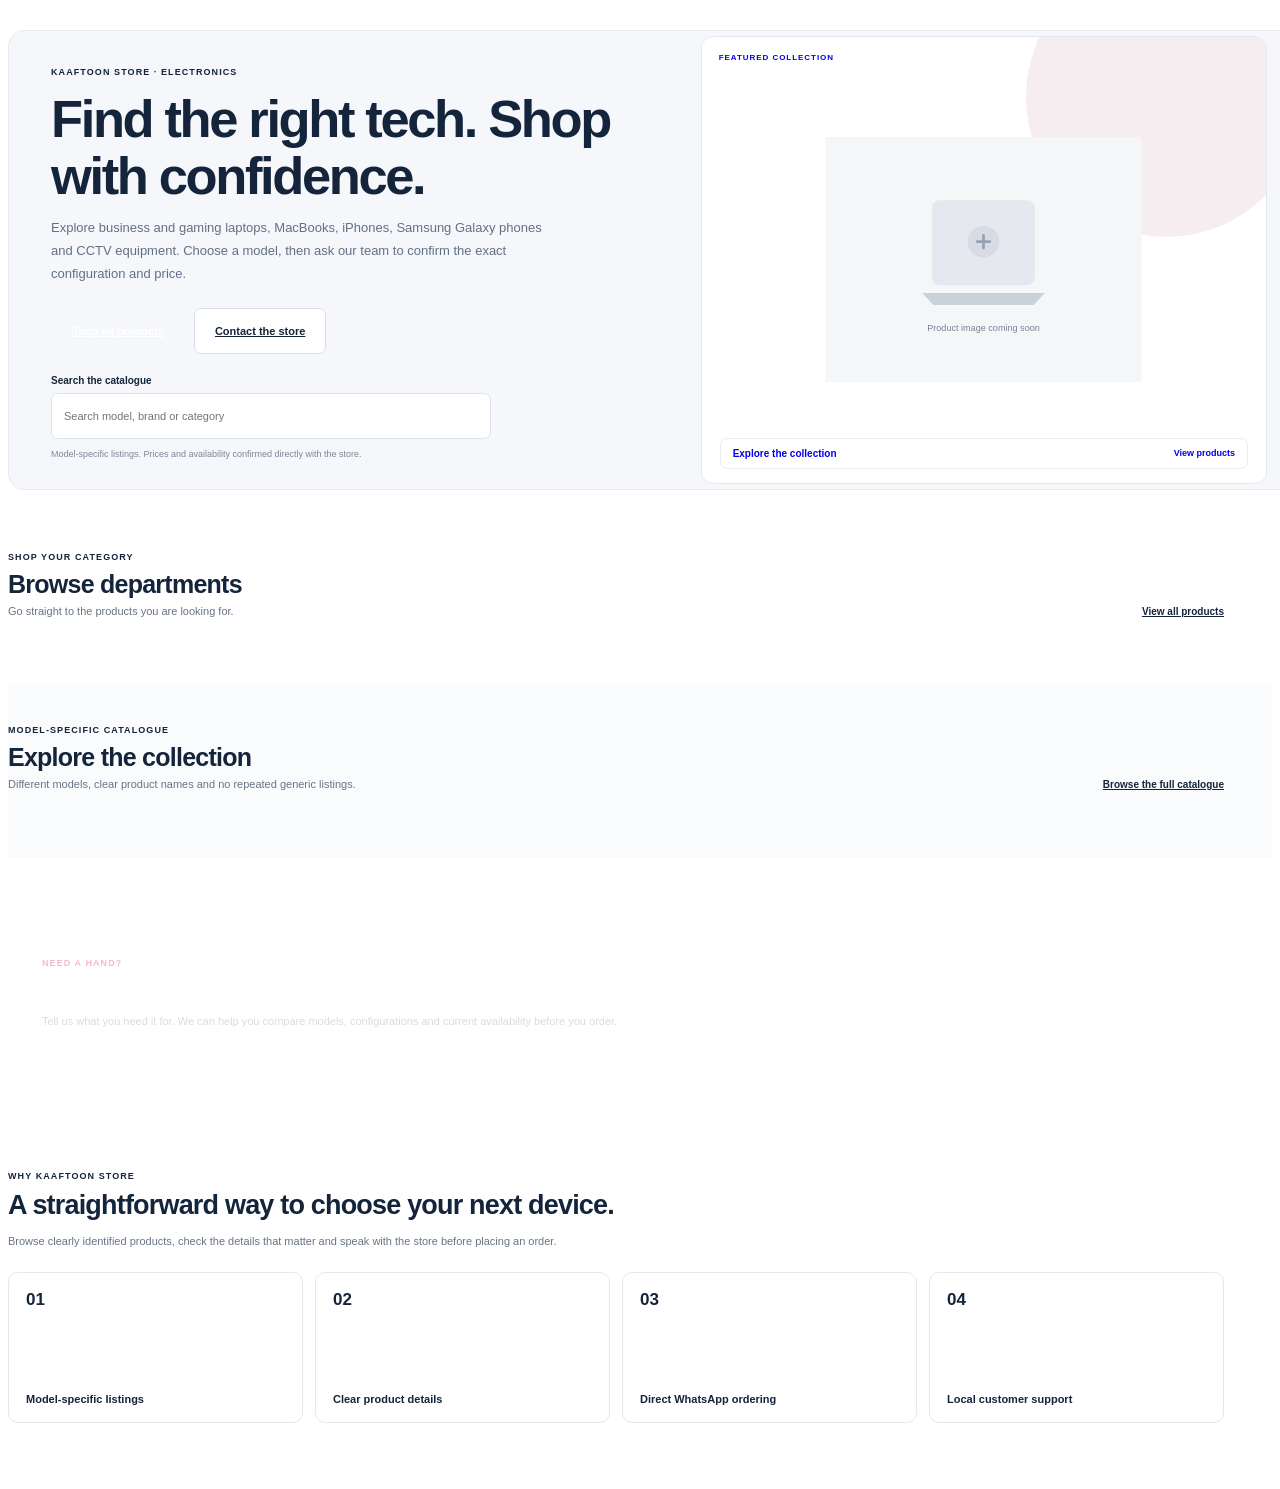
==== commit 1fbd7a55: "Apply reference-inspired storefront screens" ====
--- a/index.html
+++ b/index.html
@@ -17,7 +17,7 @@
   <link rel="icon" href="assets/logo/favicon.svg" type="image/svg+xml">
   <link rel="preconnect" href="https://fonts.googleapis.com"><link rel="preconnect" href="https://fonts.gstatic.com" crossorigin>
   <link href="https://fonts.googleapis.com/css2?family=Inter:wght@400;500;600;700;800&family=Plus+Jakarta+Sans:wght@500;600;700;800&display=swap" rel="stylesheet>
-  <link rel="stylesheet" href="css/styles.css"><link rel="stylesheet" href="css/responsive.css">
+  <link rel="stylesheet" href="./css/styles.css?v=20261103-1"><link rel="stylesheet" href="./css/responsive.css?v=20261103-1"><link rel="stylesheet" href="./css/showcase.css?v=20261103-2">
   <script type="application/ld+json">
   {"@context":"https://schema.org","@type":"ElectronicsStore","name":"Kaaftoon Store","url":"https://raazimtech.github.io/kaaftoon-store/","logo":"https://raazimtech.github.io/kaaftoon-store/assets/logo/kaaftoon-logo.svg","description":"Electronics retailer offering laptops, Apple devices, Samsung smartphones and CCTV camera equipment, with direct WhatsApp enquiries.","telephone":"+252636581295","areaServed":[{"@type":"Country","name":"Somalia"},{"@type":"Place","name":"Somaliland"}],"priceRange":"Contact for current pricing","contactPoint":{"@type":"ContactPoint","telephone":"+252636581295","contactType":"sales","availableLanguage":["English","Somali"]}}
   </script>
@@ -55,10 +55,19 @@
       </div>
     </section>
 
+    <section class="store-promo-banner">
+      <div class="promo-copy"><span class="eyebrow">NEED A HAND?</span><h2>Not sure which device is right for you?</h2><p>Tell us what you need it for. We can help you compare models, configurations and current availability before you order.</p></div>
+      <a class="btn" href="about.html#contact">Talk to the store</a>
+    </section>
     <section class="store-service-section section-space">
       <div class="wrap service-grid">
-        <div><span class="eyebrow">A CLEARER WAY TO BUY</span><h2>Know what you are asking for.</h2><p>Each listing identifies a specific device model or camera type. Select your preferred configuration and send an enquiry. The store confirms the exact unit, condition, availability and price before you commit.</p></div>
-        <div class="service-points"><div><strong>01</strong><span>Choose an exact model</span></div><div><strong>02</strong><span>Select your preferences</span></div><div><strong>03</strong><span>Confirm details with the store</span></div></div>
+        <div><span class="eyebrow">WHY KAAFTOON STORE</span><h2>A straightforward way to choose your next device.</h2><p>Browse clearly identified products, check the details that matter and speak with the store before placing an order.</p></div>
+        <div class="service-points">
+          <div><strong>01</strong><span>Model-specific listings</span></div>
+          <div><strong>02</strong><span>Clear product details</span></div>
+          <div><strong>03</strong><span>Direct WhatsApp ordering</span></div>
+          <div><strong>04</strong><span>Local customer support</span></div>
+        </div>
       </div>
     </section>
   </main>
--- a/css/showcase.css
+++ b/css/showcase.css
@@ -0,0 +1,311 @@
+/* Kaaftoon Store — reference-led screen system. Brand colours remain unchanged. */
+:root{--store-ink:#14243B;--store-muted:#687487;--store-line:#E4E8EF;--store-panel:#F5F7FA;--store-white:#fff;--store-radius:14px}
+html{scroll-behavior:smooth;scroll-padding-top:140px}
+body{background:#fff;color:var(--store-ink);font-family:var(--font-body,Inter,Arial,sans-serif);padding-bottom:0}
+.wrap{width:min(1240px,calc(100% - 48px))}
+.store-announcement{min-height:28px;padding:6px 18px;display:flex;align-items:center;justify-content:center;gap:18px;background:var(--navy);color:#fff;font-size:10px;font-weight:600;letter-spacing:.02em;text-align:center}
+.store-announcement span+span{opacity:.78;font-weight:400}
+.site-header{position:sticky;top:0;z-index:90;height:auto;background:#fff;border-bottom:1px solid var(--store-line);box-shadow:0 4px 18px rgba(20,36,59,.035)}
+.header-inner{min-height:76px;display:grid;grid-template-columns:190px minmax(220px,1fr) 56px;align-items:center;gap:28px}
+.brand{display:flex;align-items:center;min-width:0}.brand img{width:174px;max-height:48px;object-fit:contain;object-position:left center}
+.header-search{height:44px;width:100%;max-width:590px;margin:auto;display:flex;align-items:center;border:1px solid #DDE3EC;border-radius:8px;background:#F8F9FB;overflow:hidden}
+.header-search:focus-within{border-color:var(--pink);box-shadow:0 0 0 3px rgba(194,24,91,.08)}
+.header-search input{height:100%;min-width:0;flex:1;padding:0 15px;border:0;outline:0;background:transparent;font-size:12px;color:var(--ink)}
+.header-search button{width:46px;height:100%;border:0;background:transparent;color:var(--navy);display:grid;place-items:center;cursor:pointer}
+.header-search button svg{width:19px;height:19px}
+.header-actions{display:flex;align-items:center;justify-content:flex-end;gap:8px}
+.header-icon{position:relative;width:44px;height:44px;display:grid;place-items:center;border:0;border-radius:9px;background:transparent;color:var(--navy);cursor:pointer}
+.header-icon svg{width:22px;height:22px}
+.cart-count{position:absolute;top:1px;right:0;min-width:17px;height:17px;padding:0 4px;border-radius:99px;background:var(--pink);color:#fff;font-size:9px;font-weight:800;display:grid;place-items:center}
+.header-navigation{border-top:1px solid #F0F2F5}
+.main-nav{min-height:43px;display:flex;align-items:center;justify-content:center;gap:clamp(20px,3vw,42px)}
+.main-nav a{position:relative;display:flex;align-items:center;min-height:43px;color:#475467;font-size:11px;font-weight:650;white-space:nowrap}
+.main-nav a:hover,.main-nav a.active{color:var(--pink)}
+.main-nav a.active:after{content:"";position:absolute;left:0;right:0;bottom:0;height:2px;background:var(--pink);border-radius:2px}
+.menu-toggle{display:none}
+.mobile-bottom-nav{display:none}
+.page-main{padding-top:22px;padding-bottom:76px}
+.breadcrumbs{display:flex;gap:9px;align-items:center;color:#8A94A3;font-size:10px;margin:0 0 23px}
+.breadcrumbs a{color:#687487}.breadcrumbs a:hover{color:var(--pink)}
+.section-space{padding:44px 0}
+.store-hero{width:min(1240px,calc(100% - 48px));min-height:330px;margin:30px auto 18px;padding:30px 42px;display:grid;grid-template-columns:minmax(0,1fr) minmax(360px,.92fr);gap:34px;align-items:center;background:var(--store-panel);border:1px solid #E8ECF2;border-radius:16px;overflow:hidden}
+.store-hero-copy{max-width:560px}
+.eyebrow{font-size:9px;letter-spacing:.12em;font-weight:800;color:var(--pink)}
+.store-hero-copy h1{max-width:560px;margin:12px 0 13px;font-family:var(--font-display);font-size:clamp(34px,4.1vw,54px);line-height:1.08;letter-spacing:-.045em;color:var(--navy)}
+.store-hero-copy h1 em{font-style:normal;color:var(--pink)}
+.store-hero-copy>p{max-width:500px;margin:0;color:#637084;font-size:13px;line-height:1.75}
+.store-hero-actions{display:flex;gap:10px;margin-top:22px}
+.btn{min-height:44px;padding:0 20px;border-radius:7px;font-size:11px;font-weight:750;display:inline-flex;align-items:center;justify-content:center}
+.btn-primary{background:var(--pink);border:1px solid var(--pink);color:#fff}
+.btn-primary:hover{background:var(--pink-dark);border-color:var(--pink-dark)}
+.btn-outline,.btn-secondary{background:#fff;border:1px solid #D7DDE7;color:var(--navy)}
+.home-search{margin-top:21px;max-width:440px}
+.home-search label{display:block;margin-bottom:7px;font-size:10px;font-weight:750;color:var(--navy)}
+.home-search>div{height:44px;display:flex;border:1px solid #DDE3EC;border-radius:7px;background:#fff;overflow:hidden}
+.home-search input{min-width:0;flex:1;padding:0 12px;border:0;outline:0;font-size:11px}
+.home-search button{padding:0 17px;border:0;background:var(--pink);color:#fff;font-size:10px;font-weight:750;cursor:pointer}
+.store-hero-note{margin-top:10px;color:#7C8796;font-size:9px}
+.store-hero-product{position:relative;min-height:270px;height:100%;padding:24px;display:flex;align-items:center;justify-content:center;background:#fff;border:1px solid #E4E9F1;border-radius:12px;overflow:hidden}
+.store-hero-product:before{content:"";position:absolute;width:280px;height:280px;border-radius:50%;background:#F3E7ED;right:-40px;top:-80px;opacity:.75}
+.store-hero-product img{position:relative;z-index:1;width:100%;height:245px;object-fit:contain;object-position:center}
+.hero-product-label{position:absolute;z-index:2;top:16px;left:17px;color:var(--pink);font-size:8px;letter-spacing:.12em;font-weight:800}
+.hero-product-caption{position:absolute;z-index:2;left:18px;right:18px;bottom:14px;padding:9px 12px;display:flex;justify-content:space-between;align-items:center;gap:10px;background:rgba(255,255,255,.94);border:1px solid #E7EAF0;border-radius:7px}
+.hero-product-caption strong{font-size:10px;color:var(--navy)}.hero-product-caption span{font-size:9px;color:var(--pink);font-weight:750}
+.section-heading{display:flex;justify-content:space-between;align-items:flex-end;gap:18px;margin-bottom:20px}
+.section-heading h2{margin:6px 0 0;color:var(--navy);font-family:var(--font-display);font-size:25px;letter-spacing:-.03em}
+.section-intro{margin:6px 0 0;color:var(--store-muted);font-size:11px}
+.text-link{color:var(--pink);font-size:10px;font-weight:750;white-space:nowrap}
+.text-link:hover{color:var(--pink-dark)}
+.category-section{padding:38px 0 48px}
+.category-grid{display:grid;grid-template-columns:repeat(6,minmax(0,1fr));gap:13px}
+.category-card{height:136px;padding:13px 12px;display:flex;flex-direction:column;align-items:center;justify-content:center;gap:7px;text-align:center;background:#fff;border:1px solid var(--store-line);border-radius:10px;transition:border-color .18s,transform .18s,box-shadow .18s}
+.category-card:hover{transform:translateY(-3px);border-color:#D7A1B8;box-shadow:0 10px 25px rgba(20,36,59,.07)}
+.category-card-copy{order:2;min-width:0}
+.category-card small{display:block;color:#8993A2;font-size:8px;line-height:1.3}
+.category-card h3{margin:3px 0;color:var(--navy);font-size:11px;font-weight:800}
+.category-count{color:var(--pink);font-size:8px;font-weight:700}
+.category-card img{order:1;width:100%;height:66px;max-width:100%;max-height:66px;object-fit:contain}
+.featured-section{padding:34px 0 48px;background:#FAFBFC}
+.product-grid,.catalog-results .product-grid{display:grid;grid-template-columns:repeat(4,minmax(0,1fr));gap:16px}
+.product-card{min-width:0;display:flex;flex-direction:column;border:1px solid #E4E8EF;border-radius:11px;overflow:hidden;background:#fff;box-shadow:0 2px 9px rgba(20,36,59,.025);transition:transform .18s,box-shadow .18s,border-color .18s}
+.product-card:hover{transform:translateY(-3px);border-color:#D8DDE6;box-shadow:0 12px 26px rgba(20,36,59,.08)}
+.product-image,.catalog-results .product-image{height:176px;margin:0;padding:16px;display:flex;align-items:center;justify-content:center;position:relative;background:#F6F8FA;overflow:hidden}
+.product-image img{width:100%;height:100%;max-width:100%;max-height:100%;object-fit:contain;object-position:center;mix-blend-mode:normal}
+.product-tag{position:absolute;top:10px;left:10px;z-index:2;padding:5px 7px;border-radius:4px;background:#fff;color:var(--pink);font-size:7px;font-weight:800;letter-spacing:.04em}
+.product-info{min-height:158px;flex:1;padding:13px 14px 14px;display:flex;flex-direction:column;gap:0}
+.product-category{color:#8A94A3;font-size:8px;font-weight:750;letter-spacing:.06em;text-transform:uppercase}
+.product-info h3{margin:6px 0 5px;color:var(--navy);font-family:var(--font-display);font-size:12px;line-height:1.35;font-weight:800}
+.product-info h3 a:hover{color:var(--pink)}
+.product-description{margin:0;color:#778293;font-size:9px;line-height:1.55;min-height:42px}
+.product-bottom{margin-top:auto;padding-top:10px;display:flex;align-items:center;justify-content:space-between;gap:8px}
+.price-note{color:#657184;font-size:8px;font-weight:700}
+.product-link{color:var(--pink);font-size:9px;font-weight:800}
+.card-add-button{width:100%;min-height:33px;margin-top:11px;border:1px solid var(--pink);border-radius:6px;background:#fff;color:var(--pink);font-size:9px;font-weight:800;cursor:pointer;transition:background .16s,color .16s}
+.card-add-button:hover,.card-add-button.added{background:var(--pink);color:#fff}
+.store-promo-banner{width:min(1240px,calc(100% - 48px));min-height:145px;margin:36px auto;padding:25px 34px;display:flex;align-items:center;justify-content:space-between;gap:25px;background:var(--navy);border-radius:13px;color:#fff;overflow:hidden}
+.store-promo-banner .promo-copy{max-width:610px}
+.store-promo-banner .eyebrow{color:#F4B9D0}
+.store-promo-banner h2{margin:7px 0;color:#fff;font-family:var(--font-display);font-size:25px;letter-spacing:-.03em}
+.store-promo-banner p{margin:0;color:#D6DCE5;font-size:11px;line-height:1.6}
+.store-promo-banner .btn{flex:none;background:var(--pink);color:#fff;border-color:var(--pink)}
+.store-service-section{padding:40px 0 58px}
+.service-grid{display:block}
+.service-grid>div:first-child{max-width:650px;margin-bottom:22px}
+.service-grid h2{margin:7px 0;color:var(--navy);font-family:var(--font-display);font-size:27px;letter-spacing:-.03em}
+.service-grid p{max-width:650px;color:var(--store-muted);font-size:11px;line-height:1.7}
+.service-points{display:grid;grid-template-columns:repeat(4,minmax(0,1fr));gap:12px}
+.service-points>div{min-height:115px;padding:17px;border:1px solid var(--store-line);border-radius:10px;background:#fff;display:flex;flex-direction:column;justify-content:space-between}
+.service-points strong{color:var(--pink);font-size:17px}
+.service-points span{color:var(--navy);font-size:11px;font-weight:750}
+.site-footer{padding:38px 0 18px;background:#F5F7FA;border-top:1px solid var(--store-line)}
+.footer-main{display:grid;grid-template-columns:1.5fr 1fr 1fr;gap:40px;padding-bottom:28px}
+.footer-brand img{width:160px;max-height:48px;object-fit:contain;object-position:left}
+.footer-brand p,.footer-column p{max-width:330px;color:#778293;font-size:10px;line-height:1.7}
+.footer-column{display:flex;flex-direction:column;gap:9px}
+.footer-column h3{margin:0 0 4px;color:var(--navy);font-size:11px}
+.footer-column a{color:#6C7787;font-size:10px}.footer-column a:hover{color:var(--pink)}
+.footer-bottom{padding-top:15px;border-top:1px solid #E0E5EC;display:flex;justify-content:space-between;gap:12px;color:#8A94A3;font-size:9px}
+.footer-bottom a{color:var(--pink);font-weight:750}
+.page-title-row{display:flex;align-items:flex-end;justify-content:space-between;gap:20px;margin:12px 0 24px}
+.page-title-row h1{margin:5px 0;color:var(--navy);font-family:var(--font-display);font-size:30px;letter-spacing:-.04em}
+.page-title-row p{margin:5px 0 0;color:var(--store-muted);font-size:11px}
+.catalog-count{color:#7D8796;font-size:10px;font-weight:700}
+.shop-toolbar{display:grid;grid-template-columns:minmax(0,1fr) auto;gap:14px;align-items:center;margin-bottom:18px}
+.catalog-search{height:44px;max-width:none;display:flex;align-items:center;padding:0 12px;border:1px solid var(--store-line);border-radius:7px;background:#fff}
+.catalog-search input{min-width:0;flex:1;border:0;outline:0;font-size:11px}
+.catalog-search kbd{padding:4px 6px;border:1px solid #E2E6EC;border-radius:4px;color:#8B95A3;font-size:8px}
+.toolbar-actions{display:flex;align-items:center;gap:10px}
+.filter-toggle{height:42px;padding:0 15px;border:1px solid var(--store-line);border-radius:7px;background:#fff;color:var(--navy);font-size:10px;font-weight:750}
+.sort-control{display:flex;align-items:center;gap:7px;color:#7C8795;font-size:9px}
+.sort-control select{height:42px;padding:0 28px 0 10px;border:1px solid var(--store-line);border-radius:7px;background:#fff;color:var(--navy);font-size:10px}
+.shop-layout{display:grid;grid-template-columns:205px minmax(0,1fr);gap:22px;align-items:start}
+.filter-panel{padding:17px;border:1px solid var(--store-line);border-radius:10px;background:#fff}
+.filter-top{display:flex;align-items:center;justify-content:space-between;padding-bottom:14px;border-bottom:1px solid #EDF0F4}
+.filter-top h2{margin:0;color:var(--navy);font-size:14px}
+.text-button{border:0;background:transparent;color:var(--pink);font-size:9px;font-weight:750;cursor:pointer}
+.filter-group{padding:15px 0;border-bottom:1px solid #EDF0F4}
+.filter-group h3{margin:0 0 11px;color:var(--navy);font-size:10px}
+.filter-options{display:grid;gap:10px}
+.filter-option{display:flex;align-items:center;gap:8px;color:#687487;font-size:10px;cursor:pointer}
+.filter-option input{accent-color:var(--pink);width:13px;height:13px;margin:0}
+.filter-note{margin-top:14px;padding:10px;border-radius:7px;background:#FAF3F6;display:flex;gap:8px}
+.filter-note p{margin:0;color:#8A5A70;font-size:8px;line-height:1.5}
+.filter-note-mark{color:var(--pink);font-weight:800}
+.applied-filters{display:flex;flex-wrap:wrap;gap:7px;margin-bottom:12px}
+.filter-chip{padding:6px 9px;border:1px solid #E8D1DC;border-radius:20px;background:#FCF5F8;color:var(--pink);font-size:9px}
+.empty-state{padding:50px 20px;text-align:center;border:1px dashed #DDE3EC;border-radius:10px}
+.product-detail-layout{display:grid;grid-template-columns:minmax(0,1.1fr) minmax(360px,.9fr);gap:38px;align-items:start}
+.detail-gallery{position:relative;min-height:500px;padding:30px;display:flex;align-items:center;justify-content:center;background:#F5F7FA;border:1px solid var(--store-line);border-radius:12px;overflow:hidden}
+.detail-gallery img{width:100%;height:430px;object-fit:contain;object-position:center}
+.detail-copy{padding:10px 0}
+.detail-copy h1{margin:8px 0 12px;color:var(--navy);font-family:var(--font-display);font-size:34px;line-height:1.15;letter-spacing:-.04em}
+.detail-copy>.product-description{min-height:0;margin:0 0 17px;color:#687487;font-size:12px;line-height:1.7}
+.detail-note{margin:15px 0;padding:12px 14px;border:1px solid #E9D6DF;border-radius:7px;background:#FCF6F9;color:#82556A;font-size:10px;line-height:1.6}
+.option-group{margin:18px 0}.option-group>label,.quantity-label{display:block;margin-bottom:8px;color:var(--navy);font-size:10px;font-weight:800}
+.option-pills{display:flex;flex-wrap:wrap;gap:8px}
+.option-pill{min-height:36px;padding:0 12px;border:1px solid #DDE3EC;border-radius:6px;background:#fff;color:#5D6878;font-size:10px}
+.option-pill.selected{border-color:var(--pink);background:#FCF3F7;color:var(--pink);font-weight:800}
+.quantity-row{display:flex;align-items:center;justify-content:space-between;margin:20px 0}
+.quantity-row .quantity-label{margin:0}
+.quantity-control{display:flex;align-items:center;border:1px solid #DDE3EC;border-radius:6px;overflow:hidden}
+.quantity-control button{width:34px;height:34px;border:0;background:#F8F9FB;color:var(--navy);font-size:17px;cursor:pointer}
+.quantity-control span{min-width:38px;text-align:center;font-size:11px;font-weight:750}
+.detail-actions{display:grid;grid-template-columns:1fr 1fr;gap:10px}
+.detail-actions .btn{width:100%}
+.spec-list{margin-top:22px;border-top:1px solid var(--store-line)}
+.spec-row{padding:10px 0;display:flex;justify-content:space-between;gap:18px;border-bottom:1px solid #EDF0F4;font-size:10px}
+.spec-row span{color:#8791A0}.spec-row strong{color:var(--navy);text-align:right}
+.product-confirmation{margin-top:15px;color:#7A8594;font-size:9px;line-height:1.6}
+.product-image-attribution{margin:9px 0;color:#8993A2;font-size:8px}
+.product-image-attribution a{color:var(--pink)}
+.related-section{padding-top:44px}
+.cart-layout,.checkout-layout{display:grid;grid-template-columns:minmax(0,1fr) 340px;gap:22px;align-items:start}
+.cart-items-column,.cart-summary,.checkout-form,.checkout-summary{border:1px solid var(--store-line);border-radius:10px;background:#fff}
+.cart-items-column{padding:20px}
+.cart-list-heading{display:flex;justify-content:space-between;align-items:center;margin-bottom:15px}
+.cart-list-heading h2,.cart-summary h2,.checkout-summary h2{margin:0;color:var(--navy);font-size:16px}
+.cart-list-heading span{color:#8A94A3;font-size:9px}
+.cart-items{display:grid;gap:0}
+.cart-item{padding:16px 0;display:grid;grid-template-columns:92px minmax(0,1fr) 145px;gap:16px;align-items:center;border-bottom:1px solid #EDF0F4}
+.cart-item:first-child{padding-top:0}
+.cart-item-image{width:92px;height:92px;padding:8px;display:grid;place-items:center;background:#F5F7FA;border:1px solid #E8ECF2;border-radius:8px}
+.cart-item-image img{width:100%;height:100%;object-fit:contain}
+.cart-item-main h3{margin:5px 0;color:var(--navy);font-size:12px}
+.cart-item-options{display:flex;flex-wrap:wrap;gap:7px;color:#7C8795;font-size:9px}
+.cart-item-actions{margin-top:10px;display:flex;align-items:center;gap:14px}
+.remove-item{border:0;background:transparent;color:var(--pink);font-size:9px;font-weight:750;cursor:pointer}
+.cart-item-price{text-align:right}.cart-item-price strong{color:var(--navy);font-size:10px}.cart-item-price span{display:block;margin-top:4px;color:#8A94A3;font-size:8px}
+.cart-actions-bottom{padding-top:16px;display:flex;justify-content:space-between;font-size:10px}
+.cart-actions-bottom a{color:var(--pink);font-weight:750}.cart-actions-bottom button{border:0;background:none;color:#8A5A70;font-size:9px;cursor:pointer}
+.cart-summary,.checkout-summary{position:sticky;top:140px;padding:20px}
+.summary-kicker{color:var(--pink);font-size:8px;font-weight:800;letter-spacing:.1em}
+.cart-summary h2,.checkout-summary h2{margin:6px 0 17px}
+.summary-row,.summary-total{padding:12px 0;display:flex;justify-content:space-between;gap:12px;border-bottom:1px solid #EDF0F4;color:#6D7888;font-size:10px}
+.summary-row strong,.summary-total strong{color:var(--navy)}
+.summary-total{margin-top:5px;border-bottom:0;color:var(--navy);font-weight:800}
+.summary-total strong{font-size:14px}
+.cart-summary .btn,.checkout-summary .btn{width:100%;margin-top:13px}
+.checkout-form{padding:21px;display:grid;grid-template-columns:1fr 1fr;gap:16px}
+.form-field{min-width:0;display:flex;flex-direction:column;gap:7px}
+.form-field.full{grid-column:1/-1}
+.form-field label{color:var(--navy);font-size:10px;font-weight:750}
+.form-field input,.form-field textarea{width:100%;min-height:43px;padding:11px 12px;border:1px solid #DDE3EC;border-radius:6px;outline:0;background:#fff;font:inherit;font-size:10px}
+.form-field textarea{min-height:92px;resize:vertical}
+.form-field input:focus,.form-field textarea:focus{border-color:var(--pink);box-shadow:0 0 0 3px rgba(194,24,91,.08)}
+.checkout-product{padding:10px 0;display:grid;grid-template-columns:58px minmax(0,1fr) auto;gap:10px;align-items:center;border-bottom:1px solid #EDF0F4}
+.checkout-product>img{width:58px;height:58px;object-fit:contain;background:#F5F7FA;border:1px solid var(--store-line);border-radius:6px;padding:5px}
+.checkout-product-copy{display:flex;flex-direction:column;gap:4px;min-width:0}
+.checkout-product-copy strong{color:var(--navy);font-size:9px}.checkout-product-copy span,.checkout-product-copy small{color:#7C8795;font-size:8px;overflow-wrap:anywhere}
+.checkout-product .checkout-price{color:#687487;font-size:8px;white-space:nowrap}
+.checkout-hint,.price-note{color:#7A8594;font-size:9px;line-height:1.6}
+.checkout-hint{margin:15px 0}
+.about-hero{width:min(1240px,calc(100% - 48px));padding:45px 42px;display:grid;grid-template-columns:1fr .9fr;gap:38px;align-items:center;background:#F5F7FA;border:1px solid var(--store-line);border-radius:15px}
+.about-hero h1{margin:9px 0 13px;color:var(--navy);font-family:var(--font-display);font-size:44px;line-height:1.08;letter-spacing:-.04em}
+.about-hero-copy p{max-width:490px;color:#687487;font-size:12px;line-height:1.7}
+.about-hero-art{min-height:270px;border-radius:11px;background:#E9EDF3;display:grid;place-items:center;overflow:hidden}
+.about-art-card{width:75%;min-height:190px;padding:25px;display:flex;flex-direction:column;justify-content:space-between;background:#fff;border:1px solid #DCE2EB;border-radius:10px;box-shadow:0 12px 30px rgba(20,36,59,.08)}
+.about-art-k{color:var(--pink);font-size:70px;font-weight:850;line-height:1}
+.about-art-card>span:last-child{color:var(--navy);font-size:12px;font-weight:850;letter-spacing:.08em}
+.about-art-caption{margin-top:-30px;color:#697587;font-size:8px;font-weight:800;letter-spacing:.12em}
+.benefit-grid{display:grid;grid-template-columns:repeat(3,minmax(0,1fr));gap:13px}
+.benefit-card{padding:20px;border:1px solid var(--store-line);border-radius:9px;background:#fff}
+.benefit-number{color:var(--pink);font-size:14px;font-weight:850}
+.benefit-card h3{margin:9px 0 6px;color:var(--navy);font-size:12px}
+.benefit-card p{margin:0;color:#778293;font-size:10px;line-height:1.6}
+.contact-section{display:grid;grid-template-columns:1fr .85fr;gap:30px;padding:50px 0 75px}
+.contact-details h2{margin:8px 0;color:var(--navy);font-family:var(--font-display);font-size:30px;letter-spacing:-.03em}
+.contact-details>p{max-width:520px;color:#6F7A8A;font-size:11px;line-height:1.7}
+.contact-detail-row{display:flex;align-items:center;gap:12px;margin:17px 0}
+.contact-detail-icon{width:35px;height:35px;display:grid;place-items:center;border-radius:8px;background:#FCF3F7;color:var(--pink);font-size:10px;font-weight:800}
+.contact-detail-row small{display:block;color:#8B95A3;font-size:8px;font-weight:800;letter-spacing:.08em}
+.contact-detail-row strong{display:block;margin-top:3px;color:var(--navy);font-size:10px}
+.contact-aside{min-height:250px;padding:25px;display:flex;flex-direction:column;justify-content:space-between;background:#F5F7FA;border:1px solid var(--store-line);border-radius:11px}
+.contact-aside-mark img{width:150px;max-height:44px;object-fit:contain;object-position:left}
+.contact-aside h3{margin:7px 0;color:var(--navy);font-size:20px}
+.contact-aside p{color:#687487;font-size:10px;line-height:1.6}
+.floating-whatsapp{bottom:24px;right:22px}
+@media(max-width:1000px){.wrap,.store-hero,.about-hero,.store-promo-banner{width:calc(100% - 40px)}.header-inner{grid-template-columns:160px minmax(180px,1fr) 48px;gap:18px}.brand img{width:155px}.main-nav{gap:20px}.product-grid,.catalog-results .product-grid{grid-template-columns:repeat(3,minmax(0,1fr))}.category-grid{grid-template-columns:repeat(3,minmax(0,1fr))}.shop-layout{grid-template-columns:185px minmax(0,1fr)}}
+@media(max-width:760px){
+ body{padding-bottom:68px}
+ .wrap,.store-hero,.about-hero,.store-promo-banner{width:calc(100% - 30px)}
+ .store-announcement{min-height:25px;font-size:8px;padding:5px 10px}.store-announcement span:first-child{display:none}
+ .site-header{position:sticky;top:0}
+ .header-inner{min-height:62px;grid-template-columns:38px minmax(0,1fr) 44px;gap:9px}
+ .menu-toggle{display:grid;grid-column:1;grid-row:1;width:38px;height:38px;padding:10px;gap:5px}
+ .menu-toggle span{display:block;width:17px;height:2px;background:var(--navy);border-radius:2px}
+ .brand{grid-column:2;grid-row:1;justify-self:center}.brand img{width:145px;max-height:40px;object-position:center}
+ .header-actions{grid-column:3;grid-row:1}
+ .header-search{grid-column:1/-1;grid-row:2;height:40px;margin:0 0 10px;max-width:none}
+ .header-inner{padding-top:7px;padding-bottom:0}
+ .header-navigation{display:none;position:absolute;top:100%;left:0;right:0;background:#fff;border-top:1px solid var(--store-line);box-shadow:0 15px 28px rgba(20,36,59,.12)}
+ .header-navigation:has(.main-nav.open){display:block}
+ .main-nav{width:calc(100% - 30px);min-height:0;padding:10px 0 16px;display:none;flex-direction:column;align-items:stretch;gap:0}
+ .main-nav.open{display:flex}
+ .main-nav a{min-height:42px;padding:10px 4px;border-bottom:1px solid #F0F2F5;font-size:12px}
+ .main-nav a.active:after{display:none}
+ .mobile-bottom-nav{position:fixed;z-index:95;left:0;right:0;bottom:0;height:65px;padding:5px 10px calc(5px + env(safe-area-inset-bottom));display:grid;grid-template-columns:repeat(4,1fr);background:rgba(255,255,255,.98);border-top:1px solid #E2E6ED;box-shadow:0 -5px 20px rgba(20,36,59,.06)}
+ .mobile-bottom-nav a{display:flex;flex-direction:column;align-items:center;justify-content:center;gap:3px;color:#778293;font-size:8px;font-weight:700}
+ .mobile-bottom-nav a.active{color:var(--pink)}
+ .mobile-bottom-nav svg{width:19px;height:19px}
+ .mobile-cart-count{color:var(--pink)}
+ .store-hero{margin-top:17px;padding:22px 18px;grid-template-columns:1fr;gap:17px}
+ .store-hero-copy h1{font-size:clamp(31px,8vw,43px)}
+ .store-hero-copy>p{font-size:11px}
+ .store-hero-actions{gap:8px}.store-hero-actions .btn{flex:1;padding:0 10px;font-size:9px}
+ .home-search{margin-top:17px}.store-hero-product{min-height:235px;padding:17px}.store-hero-product img{height:195px}
+ .section-space{padding:32px 0}.category-section{padding:30px 0 34px}.featured-section{padding:30px 0 35px}
+ .section-heading{align-items:flex-start;margin-bottom:15px}.section-heading h2{font-size:21px}.section-intro{font-size:10px}
+ .category-grid{grid-template-columns:repeat(3,minmax(0,1fr));gap:8px}
+ .category-card{height:115px;padding:9px 5px;gap:4px}.category-card img{height:52px;max-height:52px}.category-card h3{font-size:9px}.category-card small{display:none}.category-count{font-size:7px}
+ .product-grid,.catalog-results .product-grid{grid-template-columns:repeat(2,minmax(0,1fr));gap:11px}
+ .product-image,.catalog-results .product-image{height:140px;padding:10px}
+ .product-info{min-height:150px;padding:10px}
+ .product-info h3{font-size:10px;line-height:1.35}
+ .product-description{font-size:8px;line-height:1.45;min-height:40px}
+ .product-bottom{padding-top:8px;gap:5px}.price-note,.product-link{font-size:7px}
+ .card-add-button{min-height:31px;margin-top:8px;font-size:8px}
+ .store-promo-banner{margin:24px auto;padding:22px 18px;min-height:0;align-items:flex-start;flex-direction:column;gap:13px}
+ .store-promo-banner h2{font-size:20px}.store-promo-banner p{font-size:10px}.store-promo-banner .btn{width:100%}
+ .service-points{grid-template-columns:repeat(2,minmax(0,1fr));gap:8px}.service-points>div{min-height:95px;padding:13px}.service-points span{font-size:9px}
+ .footer-main{grid-template-columns:1fr 1fr;gap:24px 18px}.footer-brand{grid-column:1/-1}.footer-bottom{flex-direction:column}
+ .page-main{padding-top:15px;padding-bottom:35px}.breadcrumbs{margin-bottom:16px}
+ .page-title-row{align-items:flex-start;flex-direction:column;gap:8px;margin-bottom:17px}.page-title-row h1{font-size:26px}
+ .shop-toolbar{display:flex;flex-direction:column;gap:9px}.catalog-search{width:100%;height:42px}.toolbar-actions{width:100%;justify-content:space-between}
+ .shop-layout{display:block}.filter-panel{display:none;position:fixed;z-index:120;inset:0 0 0 auto;width:min(360px,90vw);height:100dvh;padding:23px 20px 35px;border:0;border-radius:14px 0 0 14px;overflow:auto;box-shadow:-15px 0 40px rgba(20,36,59,.18)}
+ .filter-panel.open{display:block}.filter-top{position:sticky;top:-23px;padding:12px 0;background:#fff;z-index:2}
+ body.filter-open{overflow:hidden}body.filter-open:after{content:"";position:fixed;inset:0;z-index:115;background:rgba(12,24,40,.4)}
+ .mobile-only{display:block}
+ .catalog-results .product-grid{grid-template-columns:repeat(2,minmax(0,1fr))}
+ .product-detail-layout{grid-template-columns:1fr;gap:20px}
+ .detail-gallery{min-height:300px;padding:20px}.detail-gallery img{height:270px}
+ .detail-copy{padding:0}.detail-copy h1{font-size:27px}
+ .detail-actions{grid-template-columns:1fr 1fr;gap:8px}.detail-actions .btn{font-size:9px;padding:0 8px}
+ .cart-layout,.checkout-layout{grid-template-columns:1fr;gap:14px}
+ .cart-items-column,.cart-summary,.checkout-form,.checkout-summary{padding:15px}
+ .cart-summary,.checkout-summary{position:static;order:2}
+ .cart-item{grid-template-columns:70px minmax(0,1fr);gap:10px;padding:13px 0}
+ .cart-item-image{width:70px;height:70px}
+ .cart-item-price{grid-column:2;text-align:left}
+ .checkout-form{grid-template-columns:1fr;gap:13px}.form-field.full{grid-column:auto}
+ .checkout-product{grid-template-columns:48px minmax(0,1fr)}.checkout-product>img{width:48px;height:48px}.checkout-product .checkout-price{grid-column:2}
+ .about-hero{padding:25px 18px;grid-template-columns:1fr;gap:20px}.about-hero h1{font-size:34px}.about-hero-art{min-height:215px}
+ .contact-section{grid-template-columns:1fr;padding:32px 0 45px;gap:20px}
+ .floating-whatsapp{right:13px;bottom:79px;width:47px;height:47px}
+}
+@media(max-width:390px){
+ .wrap,.store-hero,.about-hero,.store-promo-banner{width:calc(100% - 24px)}
+ .brand img{width:132px}
+ .store-hero{padding:18px 14px}
+ .store-hero-copy h1{font-size:31px}
+ .store-hero-actions .btn{font-size:8px}
+ .category-grid{grid-template-columns:repeat(2,minmax(0,1fr))}
+ .category-card{height:108px}
+ .product-image,.catalog-results .product-image{height:125px}
+ .product-info{padding:8px}
+ .product-info h3{font-size:9px}
+ .product-description{font-size:7px}
+ .card-add-button{font-size:7px}
+ .detail-gallery{min-height:250px}.detail-gallery img{height:220px}
+ .detail-actions{grid-template-columns:1fr}
+}
+@media(prefers-reduced-motion:reduce){html{scroll-behavior:auto}*,*::before,*::after{transition-duration:.01ms!important;animation-duration:.01ms!important}}
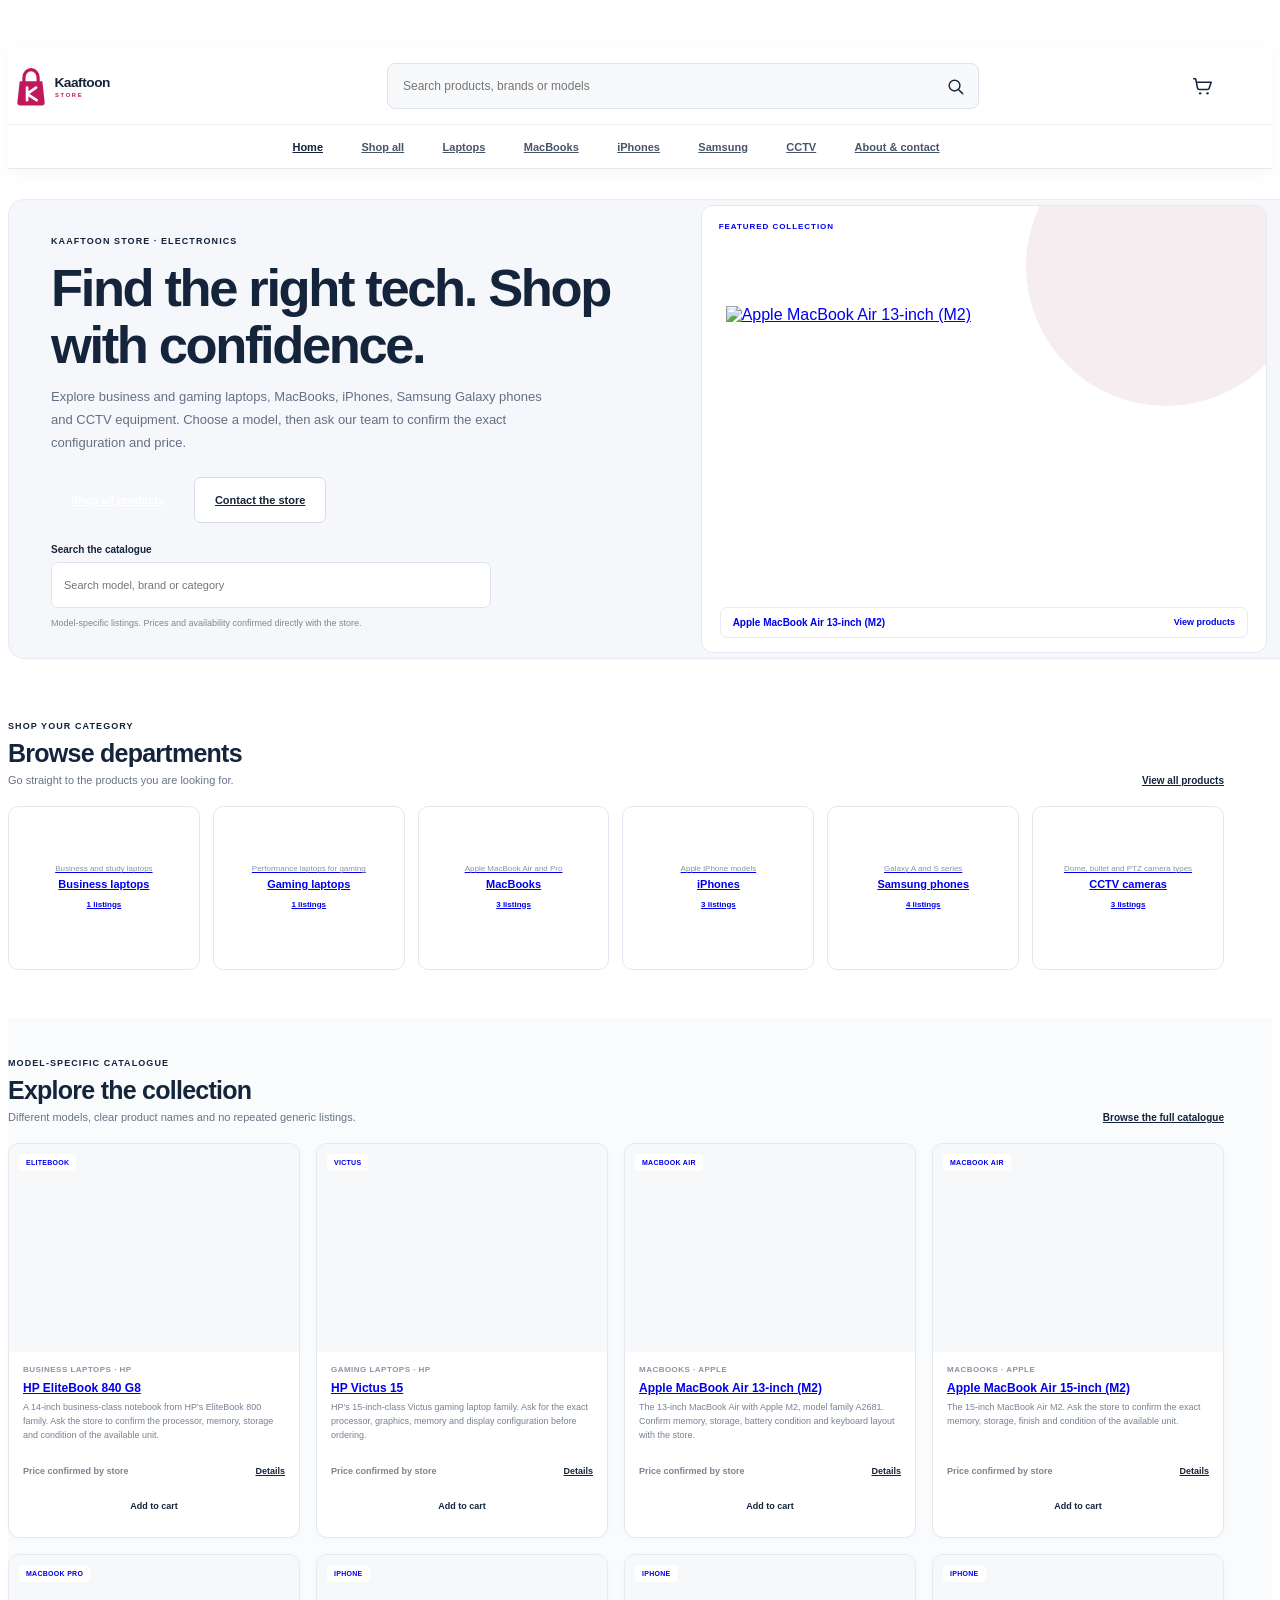
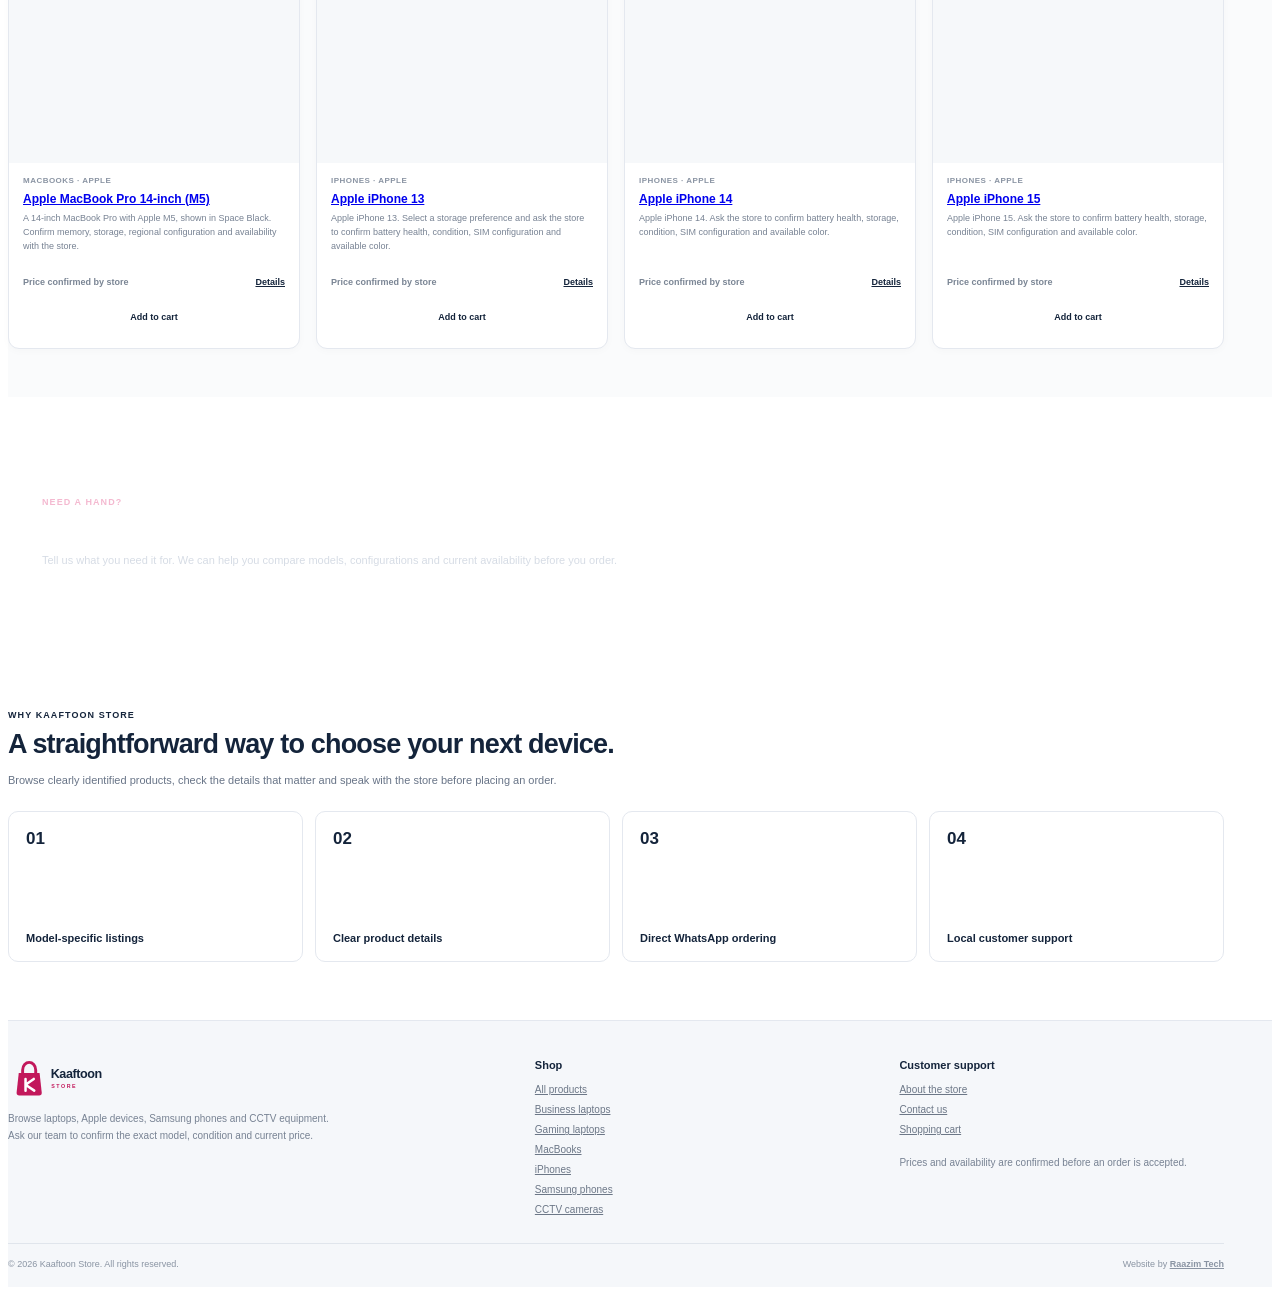
==== commit dcd50aa3: "Refresh storefront layout stylesheet" ====
--- a/index.html
+++ b/index.html
@@ -17,7 +17,7 @@
   <link rel="icon" href="assets/logo/favicon.svg" type="image/svg+xml">
   <link rel="preconnect" href="https://fonts.googleapis.com"><link rel="preconnect" href="https://fonts.gstatic.com" crossorigin>
   <link href="https://fonts.googleapis.com/css2?family=Inter:wght@400;500;600;700;800&family=Plus+Jakarta+Sans:wght@500;600;700;800&display=swap" rel="stylesheet>
-  <link rel="stylesheet" href="./css/styles.css?v=20261103-1"><link rel="stylesheet" href="./css/responsive.css?v=20261103-1"><link rel="stylesheet" href="./css/showcase.css?v=20261103-2">
+  <link rel="stylesheet" href="./css/styles.css?v=20261103-1"><link rel="stylesheet" href="./css/responsive.css?v=20261103-1"><link rel="stylesheet" href="./css/showcase.css?v=20261103-3">
   <script type="application/ld+json">
   {"@context":"https://schema.org","@type":"ElectronicsStore","name":"Kaaftoon Store","url":"https://raazimtech.github.io/kaaftoon-store/","logo":"https://raazimtech.github.io/kaaftoon-store/assets/logo/kaaftoon-logo.svg","description":"Electronics retailer offering laptops, Apple devices, Samsung smartphones and CCTV camera equipment, with direct WhatsApp enquiries.","telephone":"+252636581295","areaServed":[{"@type":"Country","name":"Somalia"},{"@type":"Place","name":"Somaliland"}],"priceRange":"Contact for current pricing","contactPoint":{"@type":"ContactPoint","telephone":"+252636581295","contactType":"sales","availableLanguage":["English","Somali"]}}
   </script>
--- a/css/showcase.css
+++ b/css/showcase.css
@@ -309,3 +309,12 @@
  .detail-actions{grid-template-columns:1fr}
 }
 @media(prefers-reduced-motion:reduce){html{scroll-behavior:auto}*,*::before,*::after{transition-duration:.01ms!important;animation-duration:.01ms!important}}
+
+/* Image-led About screen, using real items already present in the catalogue. */
+.about-product-collage{padding:22px;display:grid;grid-template-columns:1.35fr .8fr;grid-template-rows:1fr;gap:12px;position:relative;background:#E9EDF3}
+.about-collage-main,.about-collage-side>div{min-width:0;min-height:0;display:grid;place-items:center;padding:15px;background:#fff;border:1px solid #DCE2EB;border-radius:9px;overflow:hidden}
+.about-collage-main img{width:100%;height:220px;object-fit:contain}
+.about-collage-side{display:grid;grid-template-rows:1fr 1fr;gap:12px;min-height:0}
+.about-collage-side img{width:100%;height:100px;object-fit:contain}
+.about-collage-label{position:absolute;left:32px;bottom:31px;padding:7px 10px;background:rgba(255,255,255,.94);border:1px solid #E0E5EC;border-radius:5px;color:var(--navy);font-size:8px;font-weight:800;letter-spacing:.1em}
+@media(max-width:760px){.about-product-collage{min-height:210px;padding:13px;gap:8px}.about-collage-main img{height:160px}.about-collage-side{gap:8px}.about-collage-side>div{padding:7px}.about-collage-side img{height:70px}.about-collage-label{left:22px;bottom:22px;font-size:7px}}
